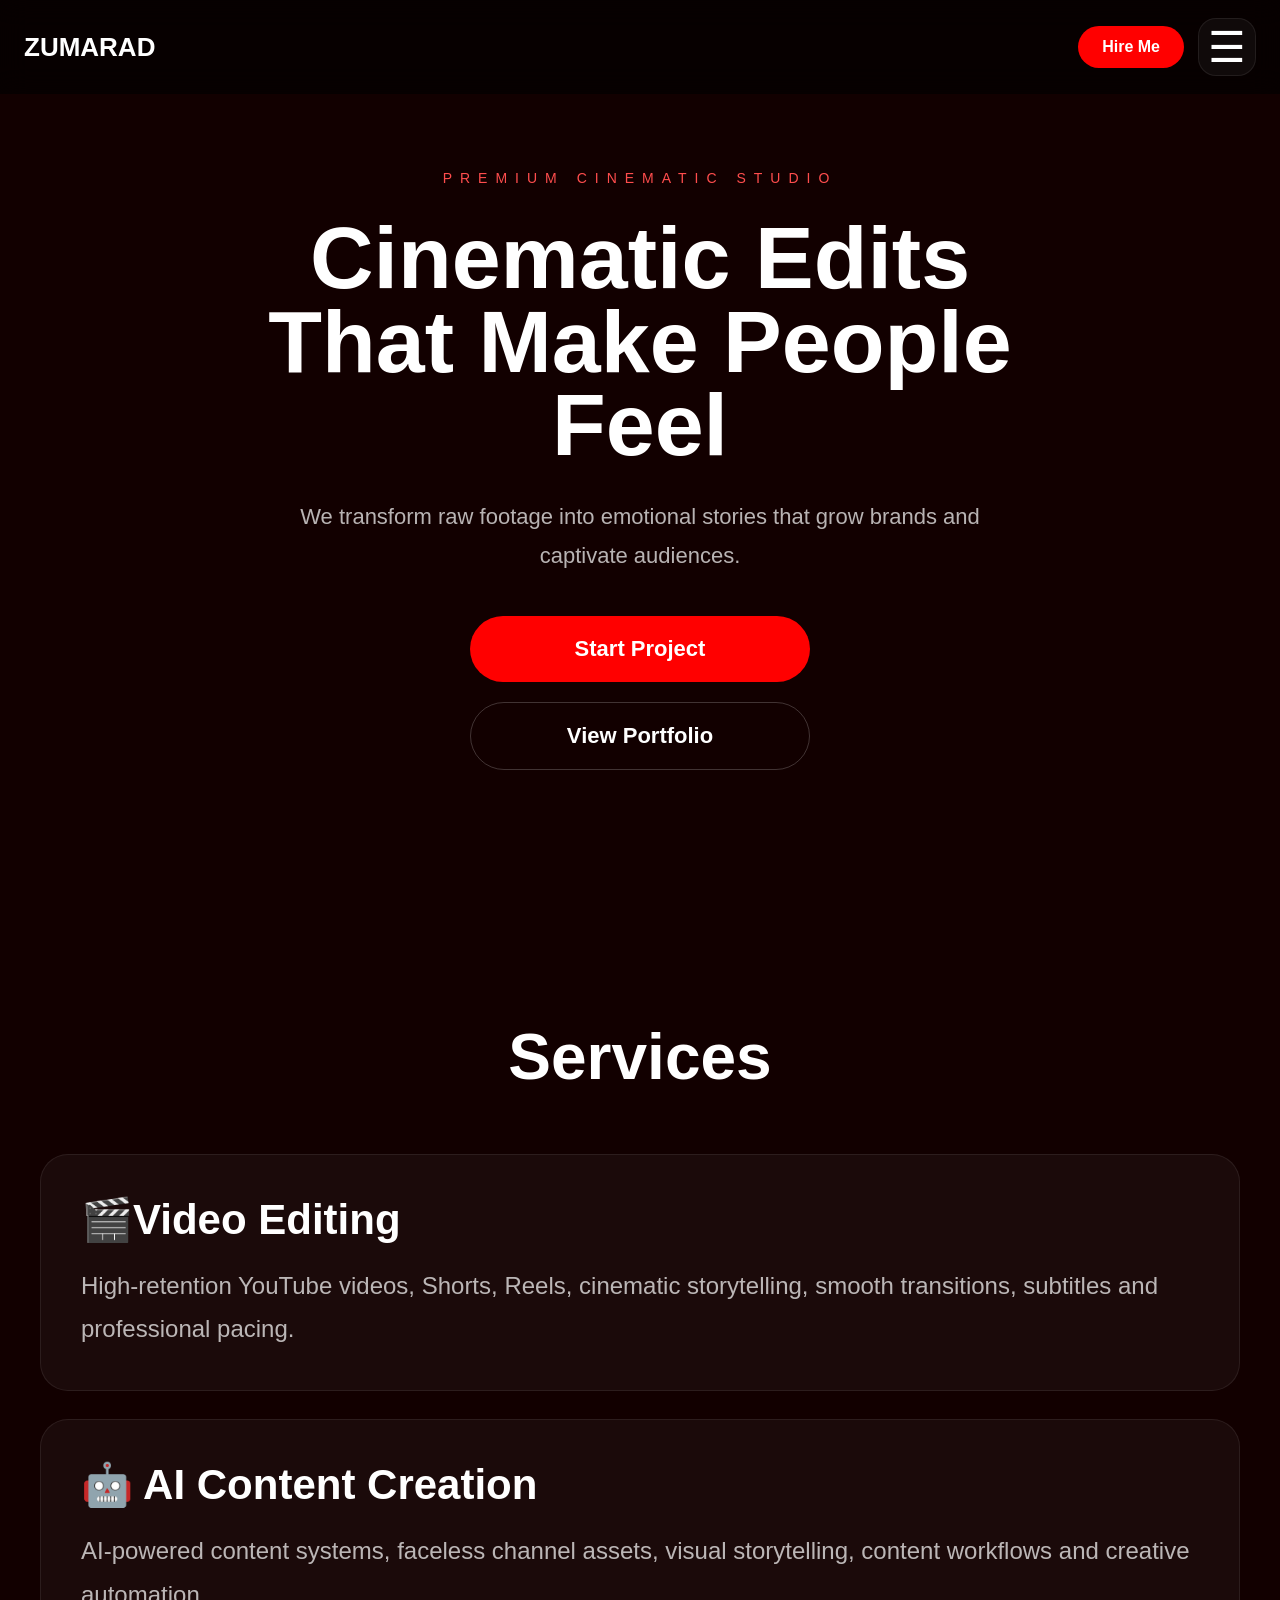
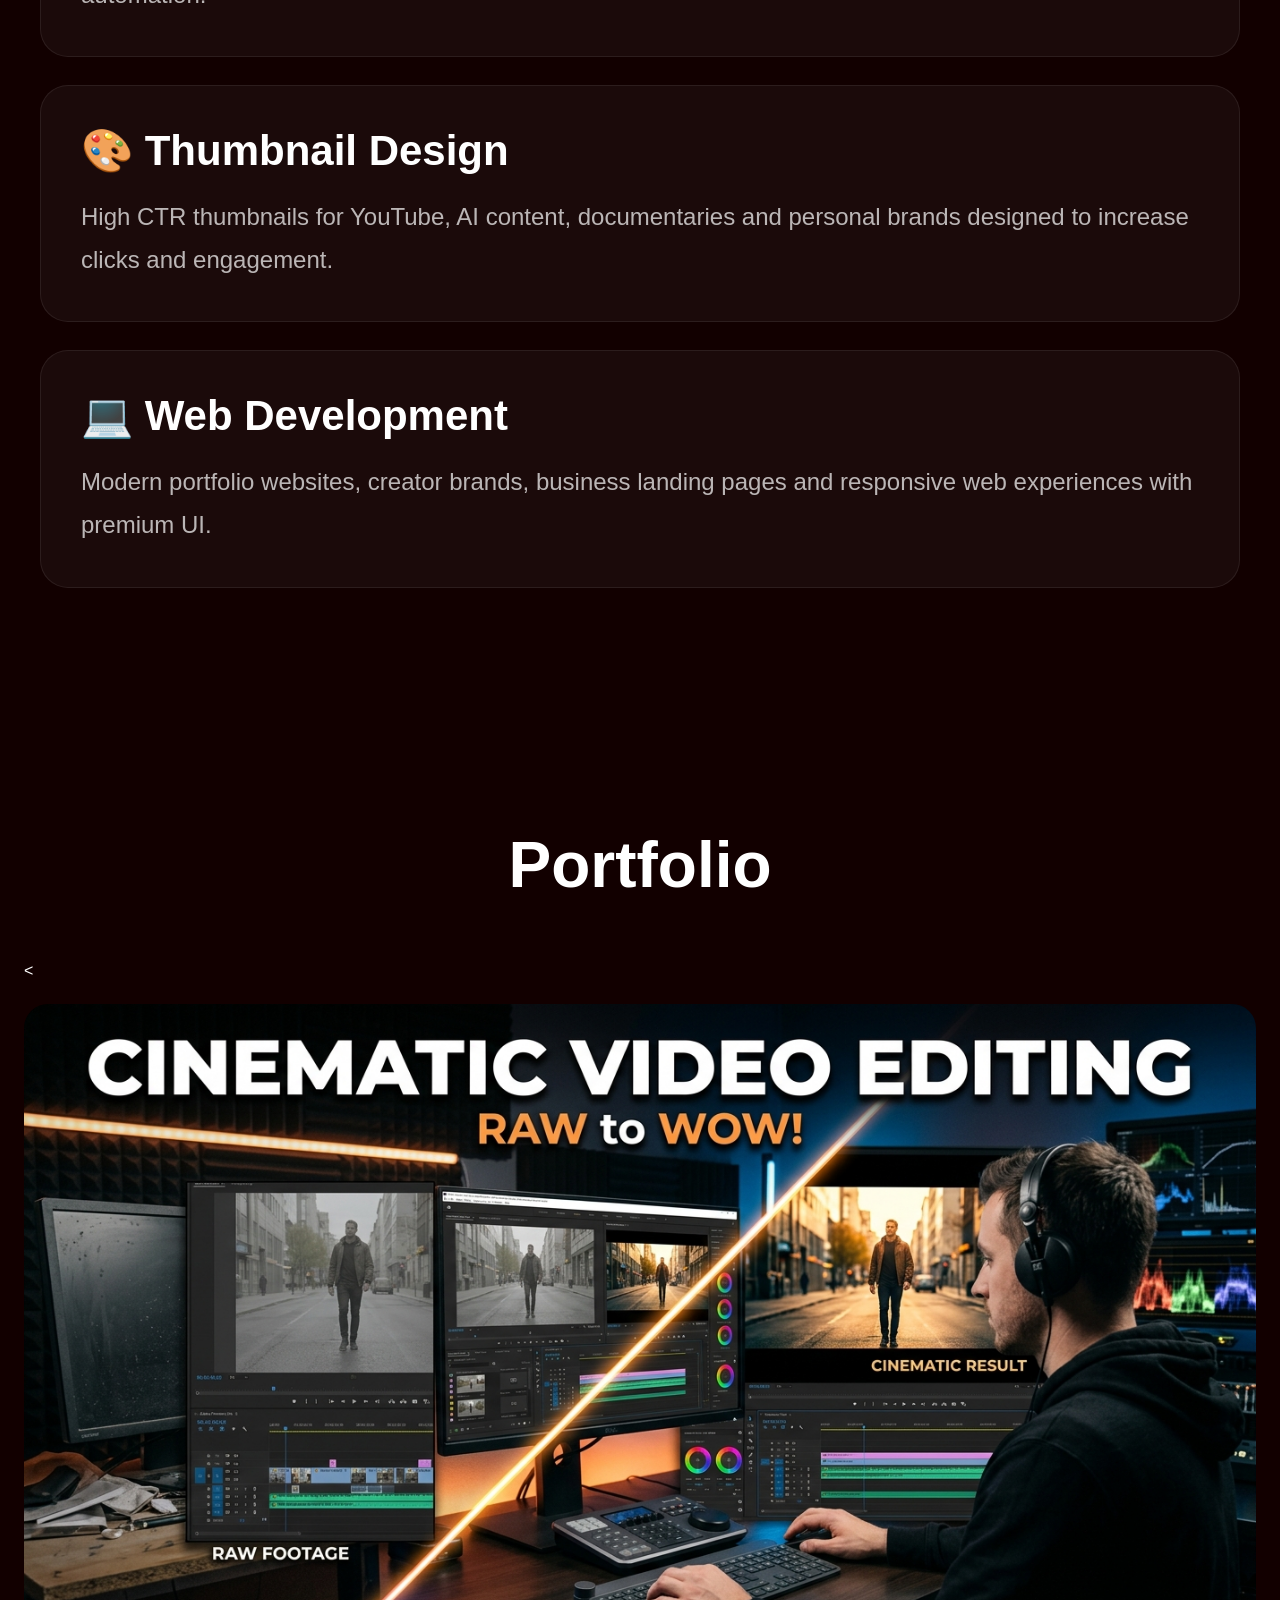
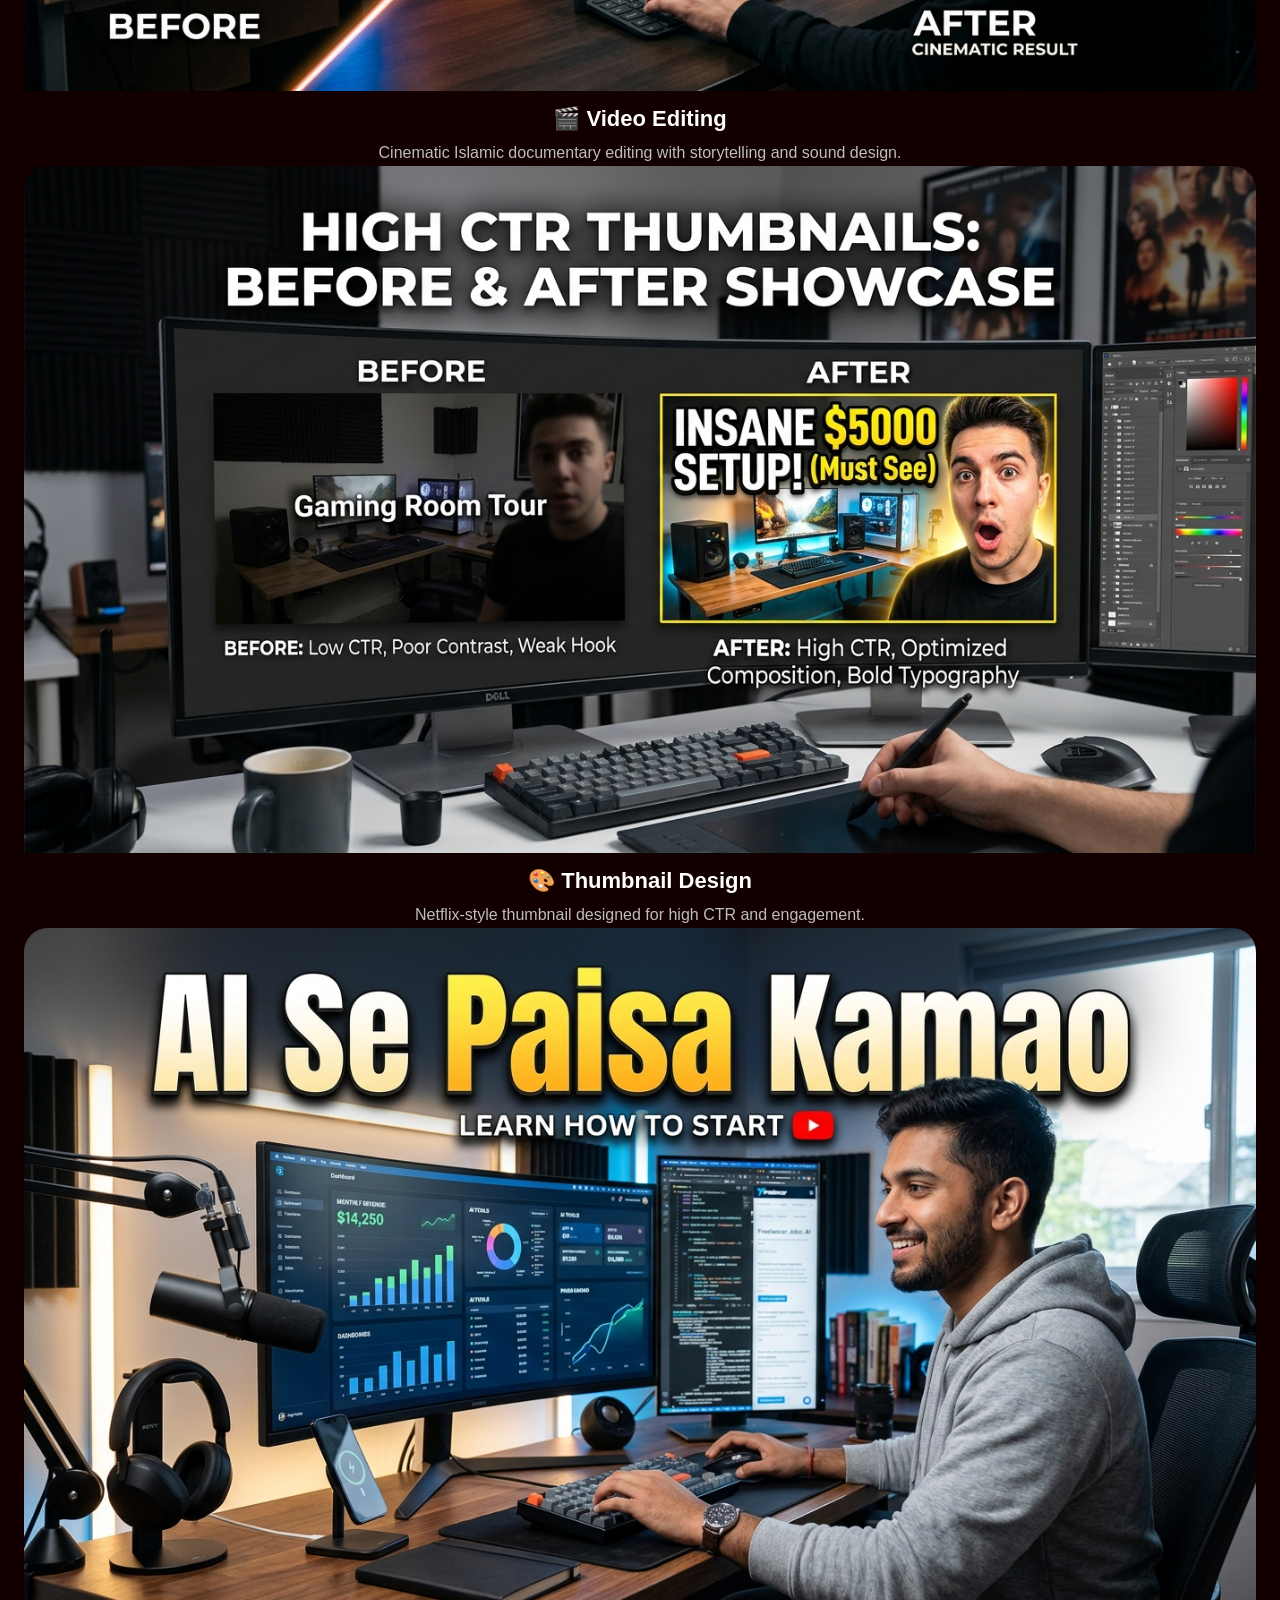
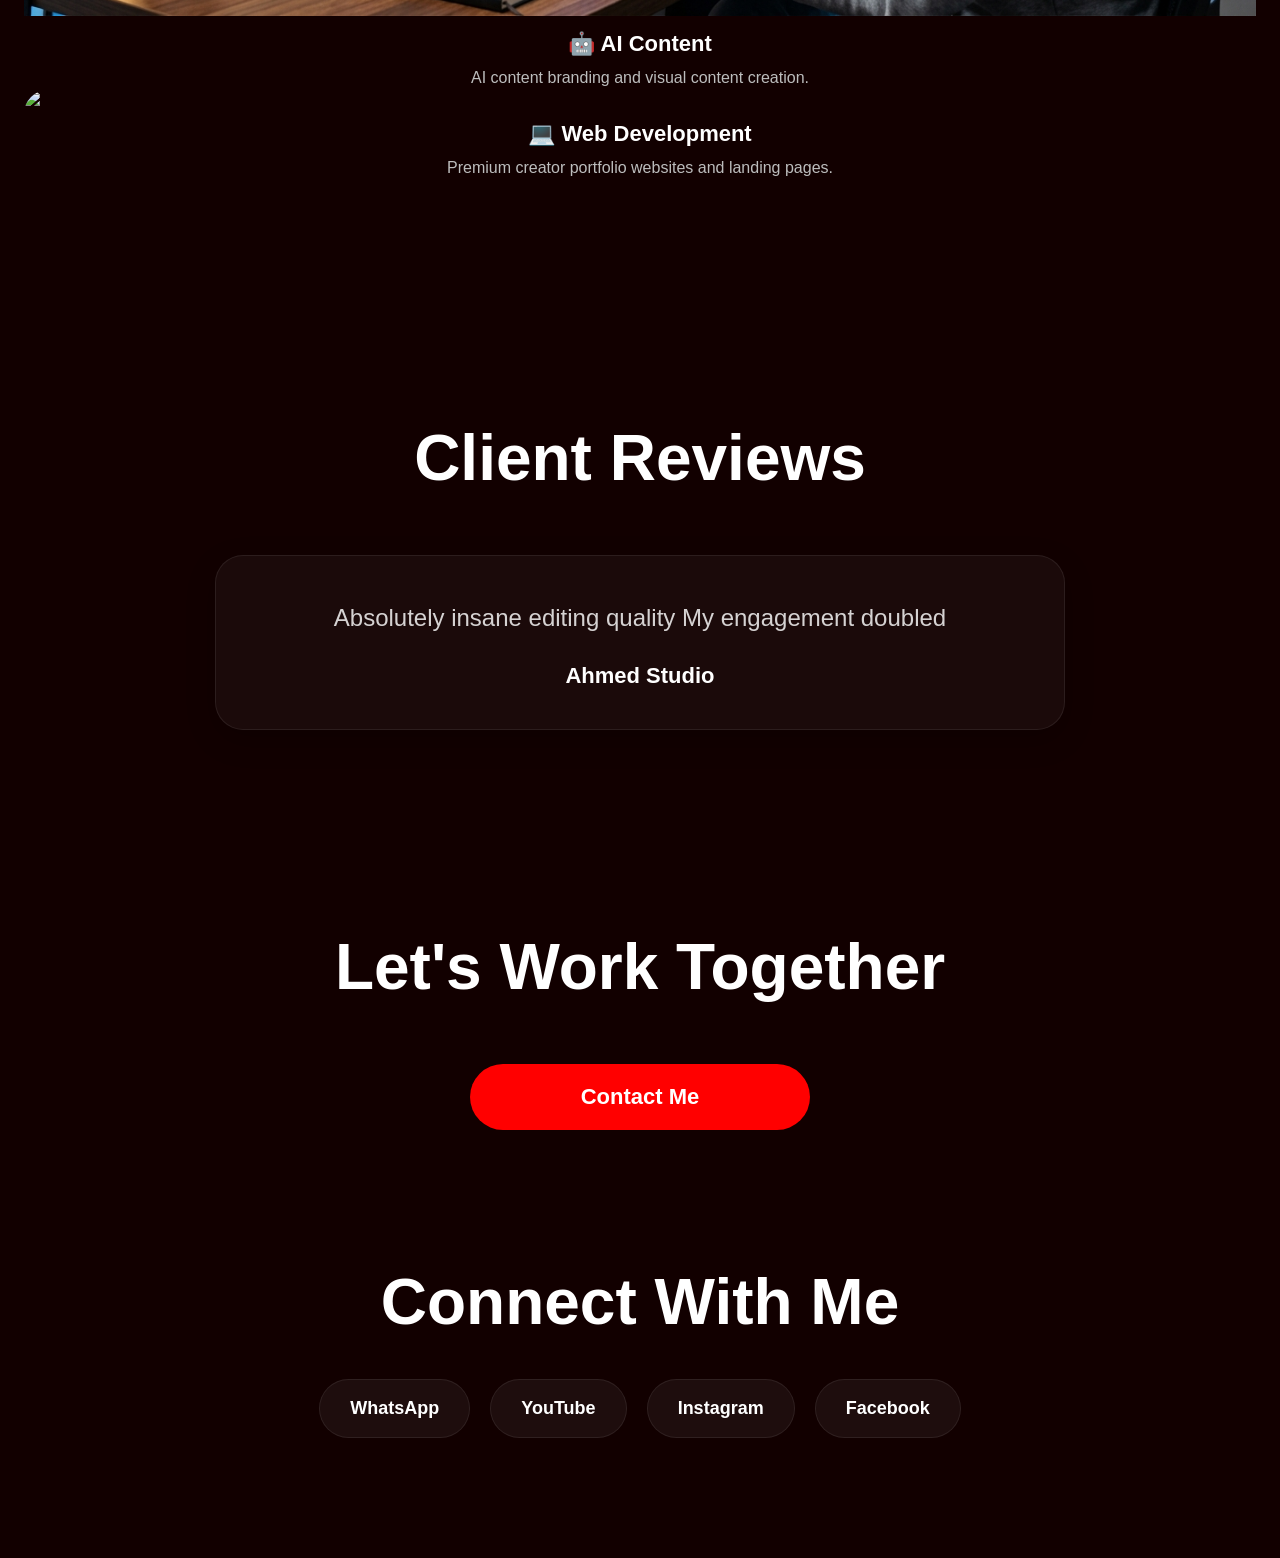
==== index.html @ 536f387f "Add files via upload" ====
<!DOCTYPE html>

<html lang="en">

<head>

<meta charset="UTF-8">

<meta name="viewport"
content="width=device-width, initial-scale=1.0">

<title>ZUMARAD</title>

<link rel="stylesheet"
href="style.css">

</head>

<body>

<!-- NAVBAR -->
<nav class="navbar">

<div class="logo">
ZUMARAD
</div>

<div class="nav-right">

<a href="#" class="nav-btn">
Hire Me
</a>

<div class="menu-toggle" id="menu-toggle">
☰
</div>

</div>

<div class="mobile-menu" id="mobile-menu">

<a href="#home">Home</a>

<a href="#services">Services</a>

<a href="#portfolio">Portfolio</a>

<a href="#contact">Contact</a>

</div>

</nav>

<!-- HERO SECTION -->

<section class="hero" id="home">

<div class="hero-content">

<p class="hero-badge">
PREMIUM CINEMATIC STUDIO
</p>

<h1 class="hero-title">

Cinematic Edits
<br>
That Make People Feel

</h1>

<p class="hero-text">

We transform raw footage into emotional stories
that grow brands and captivate audiences.

</p>

<div class="hero-buttons">

<a href="#" class="primary-btn">
Start Project
</a>

<a href="#" class="secondary-btn">
View Portfolio
</a>

</div>

</div>

</section>

<!-- SERVICES -->

<section class="services" id="services">

<h2 class="section-title">
Services
</h2>

<div class="services-grid">

<div class="service-card">

<h3>🎬Video Editing</h3>
<p>High-retention YouTube videos, Shorts, Reels, cinematic storytelling, smooth transitions, subtitles and professional pacing.</p>

</div>

<div class="service-card">

<h3>🤖 AI Content Creation</h3>
<p>AI-powered content systems, faceless channel assets, visual storytelling, content workflows and creative automation.</p>


</div>

<div class="service-card">

<h3>🎨 Thumbnail Design</h3>
<p>High CTR thumbnails for YouTube, AI content, documentaries and personal brands designed to increase clicks and engagement.</p>

</div>
<div class="service-card">

<h3>💻 Web Development</h3>
<p>Modern portfolio websites, creator brands, business landing pages and responsive web experiences with premium UI.</p>

</div>

</section>

<!-- PORTFOLIO -->

<section class="portfolio" id="portfolio">

<h2 class="section-title">
Portfolio
</h2>

<div class="portfolio-grid">


<<div class="portfolio-card">
<img src="🎬 Video Editing.jpg">
<h3>🎬 Video Editing</h3>
<p>Cinematic Islamic documentary editing with storytelling and sound design.</p>
</div>

</div>

<div class="portfolio-card">
<img src="🎨 Thumbnail Design.jpg">
<h3>🎨 Thumbnail Design</h3>
<p>Netflix-style thumbnail designed for high CTR and engagement.</p>
</div>

<div class="portfolio-card">
<img src="🤖 AI Content.jpg">
<h3>🤖 AI Content</h3>
<p>AI content branding and visual content creation.</p>
</div>

<div class="portfolio-card">
<img src=">Web Development.jpg">
<h3>💻 Web Development</h3>
<p>Premium creator portfolio websites and landing pages.</p>
</div>

</div>

</section>

<section class="testimonials">

<h2 class="section-title">
Client Reviews
</h2>

<div class="testimonial-card">

<p class="testimonial-text">
Absolutely insane editing quality
My engagement doubled
</p>

<h4 class="testimonial-name">
 Ahmed Studio
</h4>

</div>

</section>

<!-- CONTACT -->

<section class="cta" id="contact">

<h2 class="section-title">
Let's Work Together
</h2>

<a href="#"
class="primary-btn">

Contact Me

</a>

</section>
<!-- SOCIAL FOOTER -->

<section class="social-footer">

<h2 class="social-title">
Connect With Me
</h2>

<div class="social-links">

<a href="https://wa.me/923278518193" target="_blank">
WhatsApp
</a>

<a href="https://youtube.com/@deendecoded2?si=n17ipwwwQvlnIYjU target="_blank">
YouTube
</a>

<a href="https://www.instagram.com/deendecidedofficial" target="_blank">
Instagram
</a>

<a href="https://www.facebook.com/share/1BYzfkEDLq/" target="_blank">
Facebook
</a>

</div>

</section>

<script src="Script.js"></script>

</body>

</html>
---- style.css ----
*{
margin:0;
padding:0;
box-sizing:border-box;
}

html{
scroll-behavior:smooth;
}

body{
font-family:Poppins,sans-serif;
background:#120000;
color:white;
overflow-x:hidden;
}

/* NAVBAR */

.navbar{
position:fixed;
top:0;
left:0;
width:100%;

display:flex;
justify-content:space-between;
align-items:center;

padding:18px 24px;

background:rgba(0,0,0,0.6);

backdrop-filter:blur(14px);

z-index:999;
}

.logo{
font-size:26px;
font-weight:800;
}

.nav-right{
display:flex;
align-items:center;
gap:14px;
}

.nav-btn{
background:red;
color:white;
text-decoration:none;

padding:12px 24px;

border-radius:999px;

font-weight:700;
}

.menu-toggle{

width:58px;
height:58px;

display:flex;

justify-content:center;
align-items:center;

font-size:42px;

color:white;

cursor:pointer;

border-radius:18px;

background:
rgba(255,255,255,0.04);

border:
1px solid rgba(255,255,255,0.08);

transition:0.3s ease;

}
.menu-toggle:hover{

background:#ff0000;

transform:scale(1.05);

}

/* HERO */

.hero{

min-height:100vh;

display:flex;
justify-content:center;
align-items:center;

padding:140px 24px 100px;

text-align:center;

position:relative;
overflow:hidden;
}

.hero-content{
max-width:760px;
margin:auto;
position:relative;
z-index:2;
}

.hero-badge{

color:#ff4d4d;

letter-spacing:8px;

font-size:14px;

margin-bottom:30px;
}

.hero-title{

font-size:clamp(42px,12vw,88px);

line-height:0.95;

font-weight:800;

margin-bottom:30px;
}

.hero-text{

font-size:22px;

line-height:1.8;

color:rgba(255,255,255,0.7);

max-width:700px;

margin:auto;
}

.hero-buttons{

margin-top:40px;

display:flex;
flex-direction:column;

gap:20px;

align-items:center;
}

.primary-btn,
.secondary-btn{

width:100%;
max-width:340px;

padding:20px;

border-radius:999px;

text-decoration:none;

font-size:22px;

font-weight:700;
}

.primary-btn{
background:red;
color:white;
}

.secondary-btn{

border:1px solid rgba(255,255,255,0.2);

color:white;
}

/* SERVICES */

.services{

padding:120px 24px;
}

.section-title{

font-size:64px;

text-align:center;

margin-bottom:60px;
}

.services-grid{

display:grid;

grid-template-columns:1fr;

gap:28px;

max-width:1200px;

margin:auto;
}

.service-card{

padding:40px;

border-radius:28px;

background:rgba(255,255,255,0.04);

border:1px solid rgba(255,255,255,0.08);
}

.service-card h3{

font-size:42px;

margin-bottom:20px;
}

.service-card p{

font-size:24px;

line-height:1.8;

color:rgba(255,255,255,0.7);
}

/* PORTFOLIO */

.portfolio{

padding:120px 24px;
}

.portfolio-grid{

display:grid;

grid-template-columns:1fr;

gap:24px;
}

.portfolio-card{

overflow:hidden;

border-radius:24px;
}

.portfolio-card img{

width:100%;

display:block;
}

/* MOBILE */

@media(max-width:768px){

.hero-title{
font-size:72px;
}

.hero-text{
font-size:18px;
}

.section-title{
font-size:52px;
}

.service-card h3{
font-size:28px;
}

.service-card p{
font-size:18px;
}

}
/* TESTIMONIAL SECTION */

.testimonials{

padding:120px 24px 80px;

text-align:center;
}

.testimonial-card{

max-width:850px;

margin:auto;

padding:40px 30px;

border-radius:28px;

background:
rgba(255,255,255,0.04);

border:
1px solid rgba(255,255,255,0.08);

box-shadow:
0 10px 30px rgba(0,0,0,0.2);
}

.testimonial-text{

font-size:24px;

line-height:1.8;

color:
rgba(255,255,255,0.82);

margin-bottom:24px;
}

.testimonial-name{

font-size:22px;

font-weight:700;

color:white;
}

/* CTA SECTION */

.cta{

padding:120px 24px;

display:flex;

flex-direction:column;

align-items:center;

text-align:center;

}

.cta-title{

font-size:clamp(48px,10vw,90px);

font-weight:800;

line-height:1;

margin-bottom:40px;

}

.cta-btn{

display:inline-flex;

justify-content:center;

align-items:center;

padding:22px 60px;

background:#ff0000;

color:#ffffff;

text-decoration:none;

border-radius:999px;

font-size:24px;

font-weight:700;

}

.cta-btn:hover{

transform:translateY(-4px);

box-shadow:
0 20px 40px rgba(255,0,0,0.25);

}
/* SOCIAL FOOTER */

.social-footer{

padding:40px 24px 120px;

text-align:center;

margin-top:-25px;
}

.social-title{

font-size:clamp(42px,8vw,64px);

margin-bottom:40px;
}

.social-links{

display:flex;

flex-wrap:wrap;

justify-content:center;

gap:20px;
}

.social-links a{

text-decoration:none;

color:white;

padding:18px 30px;

border-radius:999px;

background:
rgba(255,255,255,0.05);

border:
1px solid rgba(255,255,255,0.08);

font-size:18px;

font-weight:600;

transition:0.3s ease;
}

.social-links a:hover{

background:red;

transform:translateY(-6px);

box-shadow:
0 20px 40px rgba(255,0,0,0.25);

}
.mobile-menu{

position:fixed;

top:0;
left:-100%;

width:100%;
height:100vh;

background:rgba(0,0,0,0.96);

backdrop-filter:blur(18px);

display:flex;

flex-direction:column;

justify-content:center;

align-items:center;

gap:35px;

transition:0.5s ease;

z-index:998;

}

.mobile-menu.active{

left:0;

}

.mobile-menu a{

color:white;

text-decoration:none;

font-size:38px;

font-weight:700;

letter-spacing:2px;

transition:0.3s ease;

}

.mobile-menu a:hover{

color:#ff0000;

transform:scale(1.08);

}

.mobile-menu.active{

left:0;

}
.portfolio-card h3{
    margin-top:15px;
    color:#fff;
    font-size:22px;
    text-align:center;
}

.portfolio-card p{
    color:#bdbdbd;
    margin-top:8px;
    line-height:1.6;
    text-align:center;
    padding:0 15px;
}
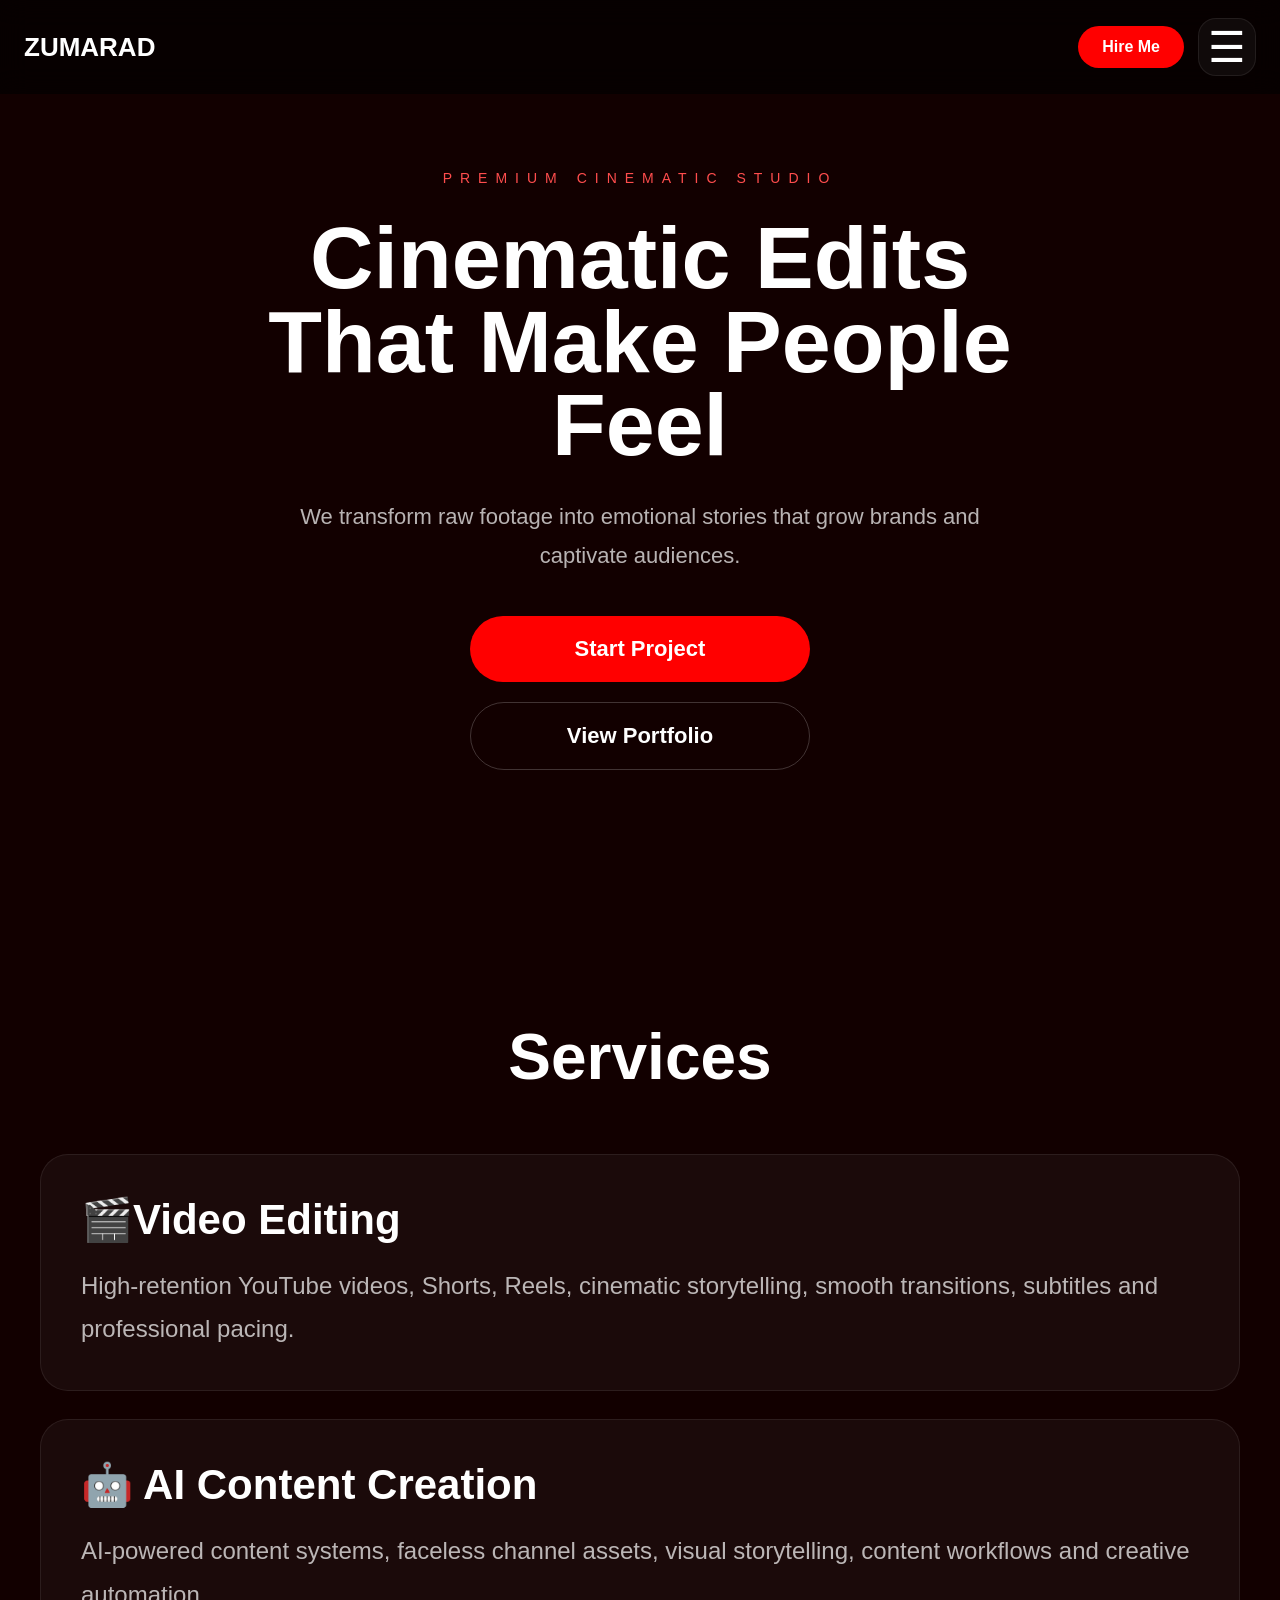
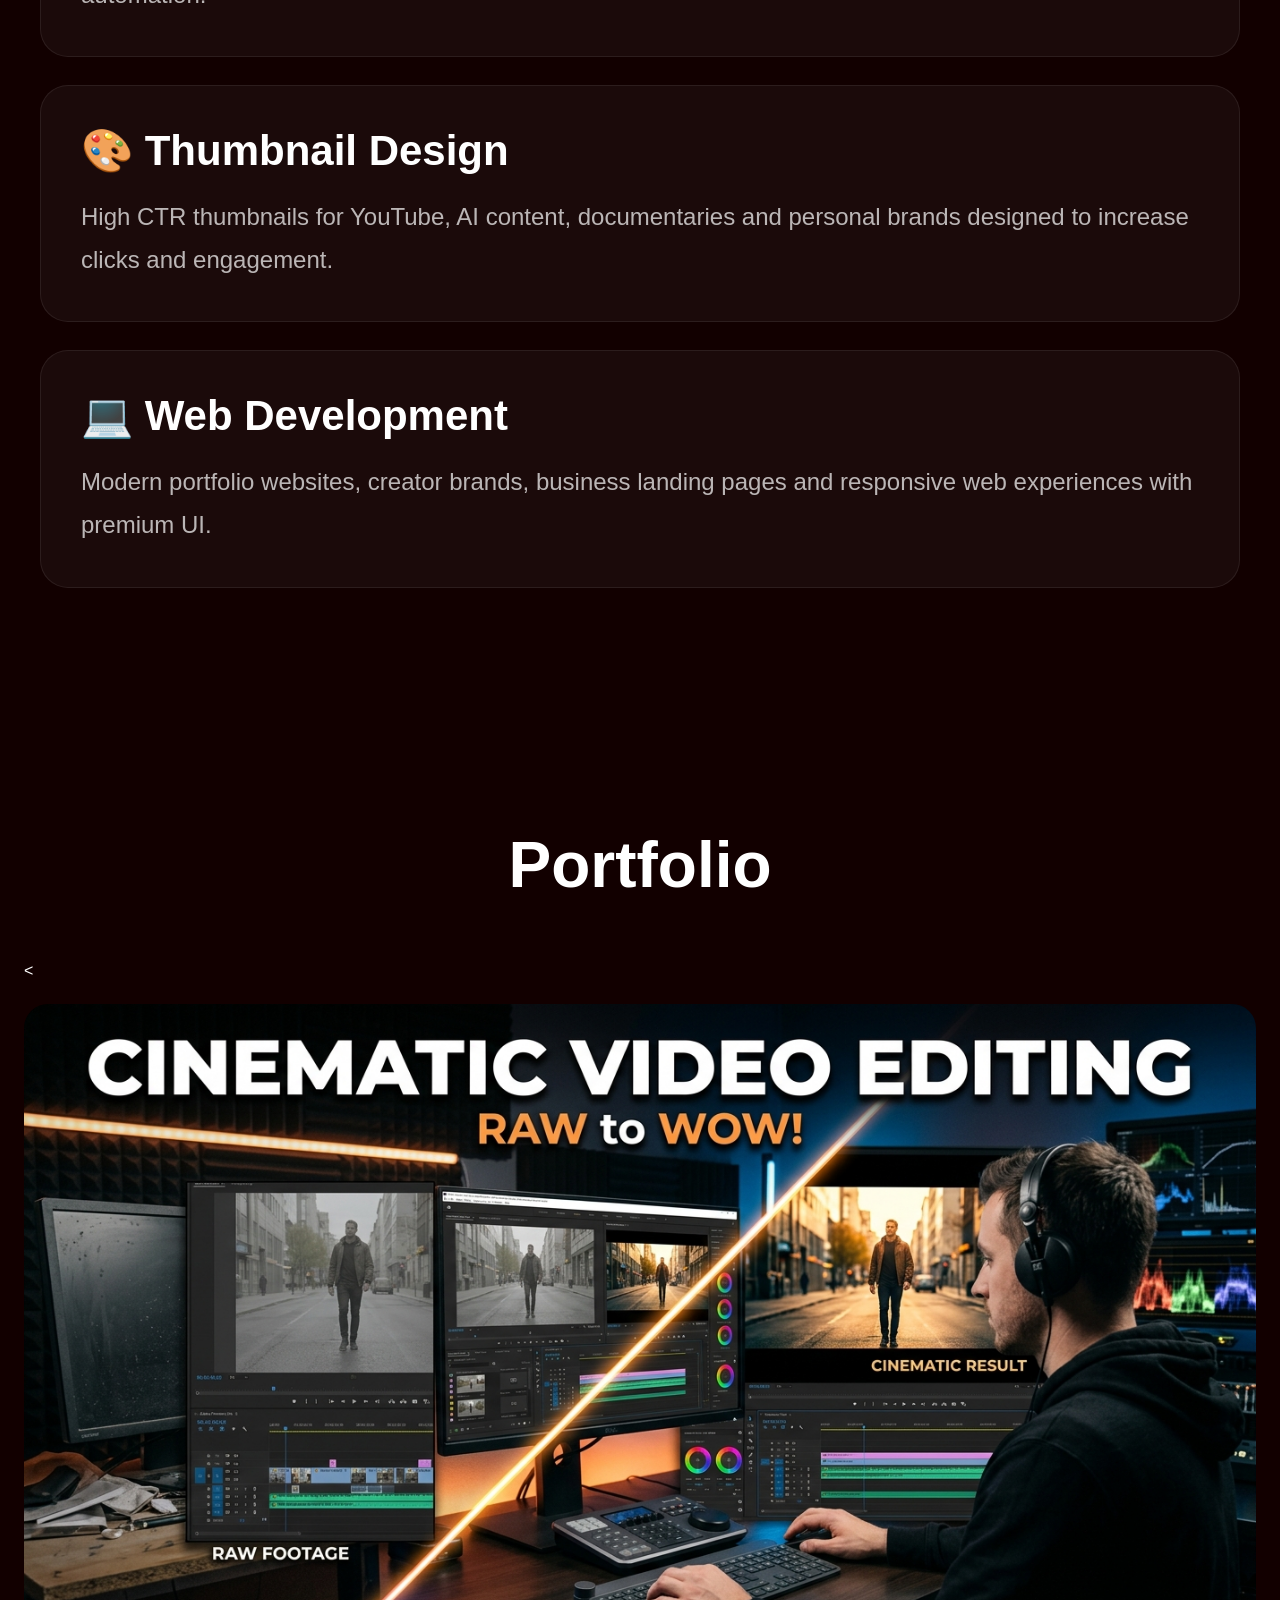
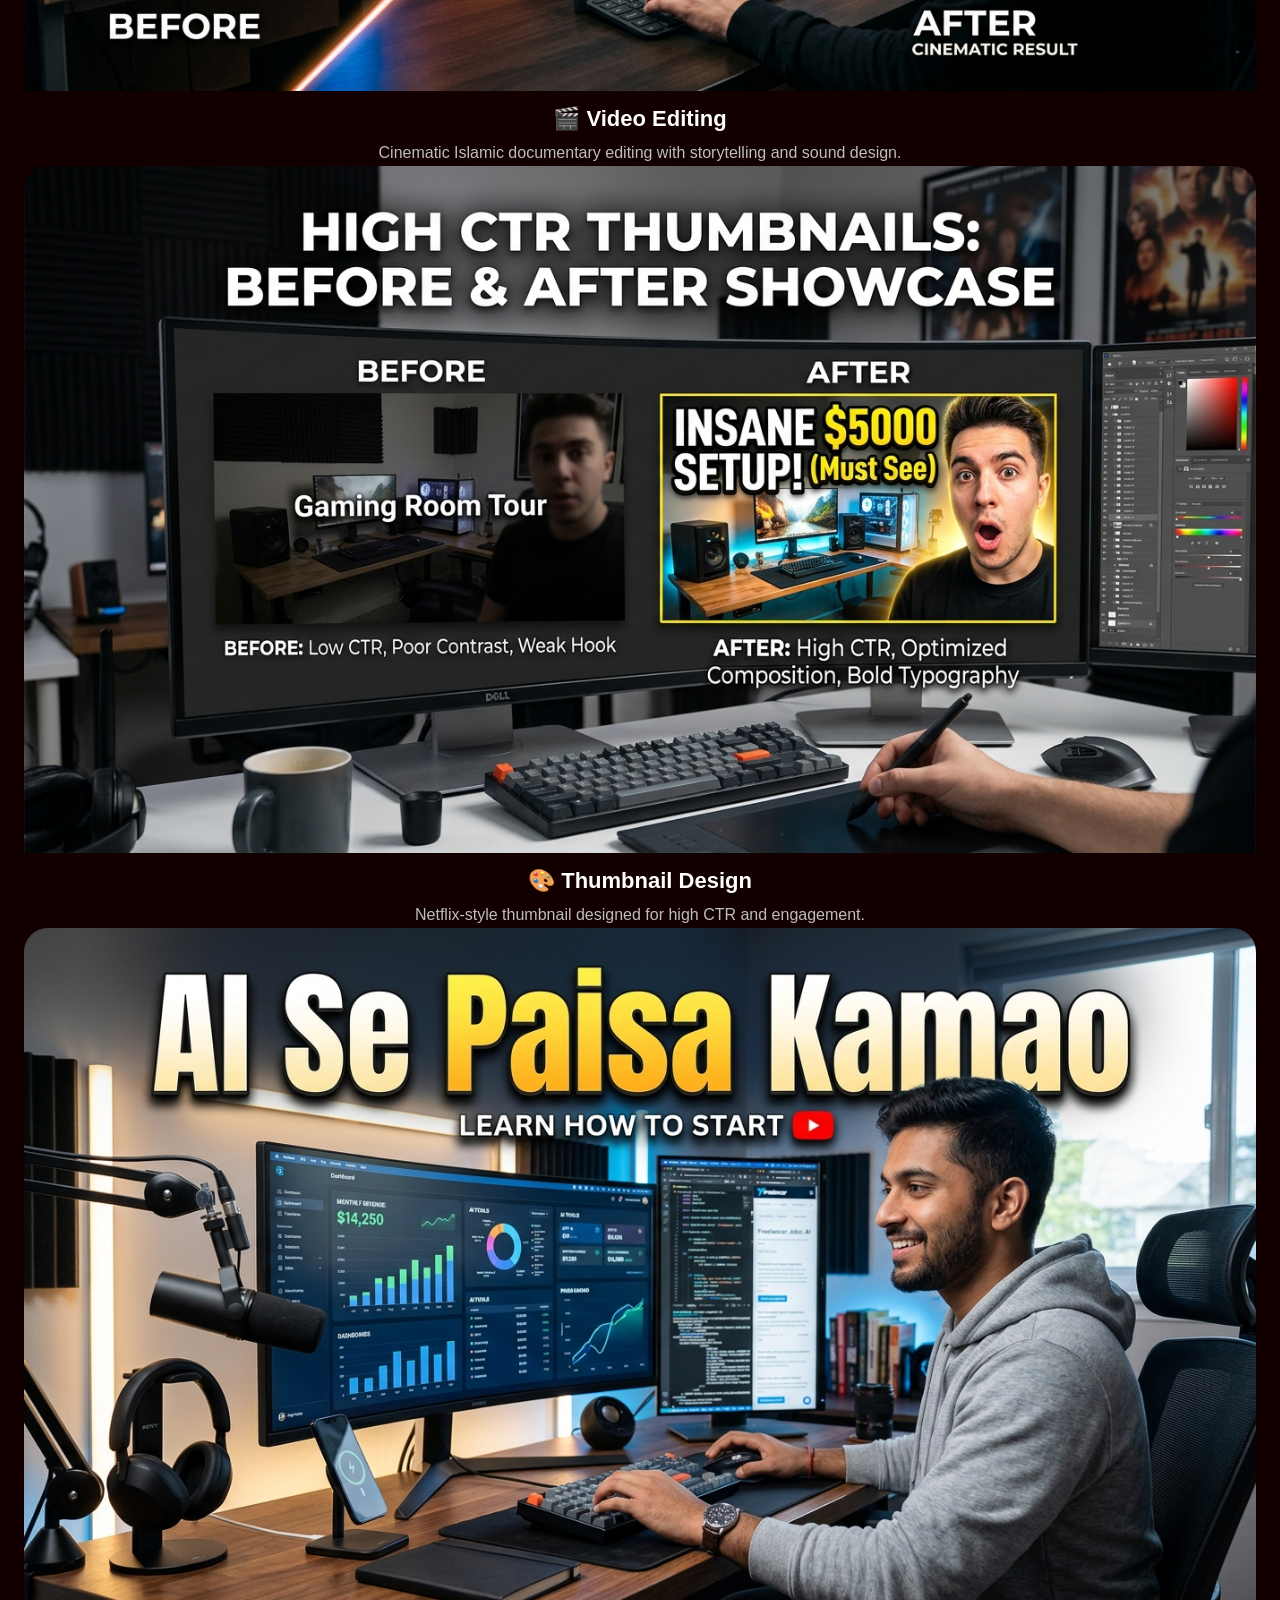
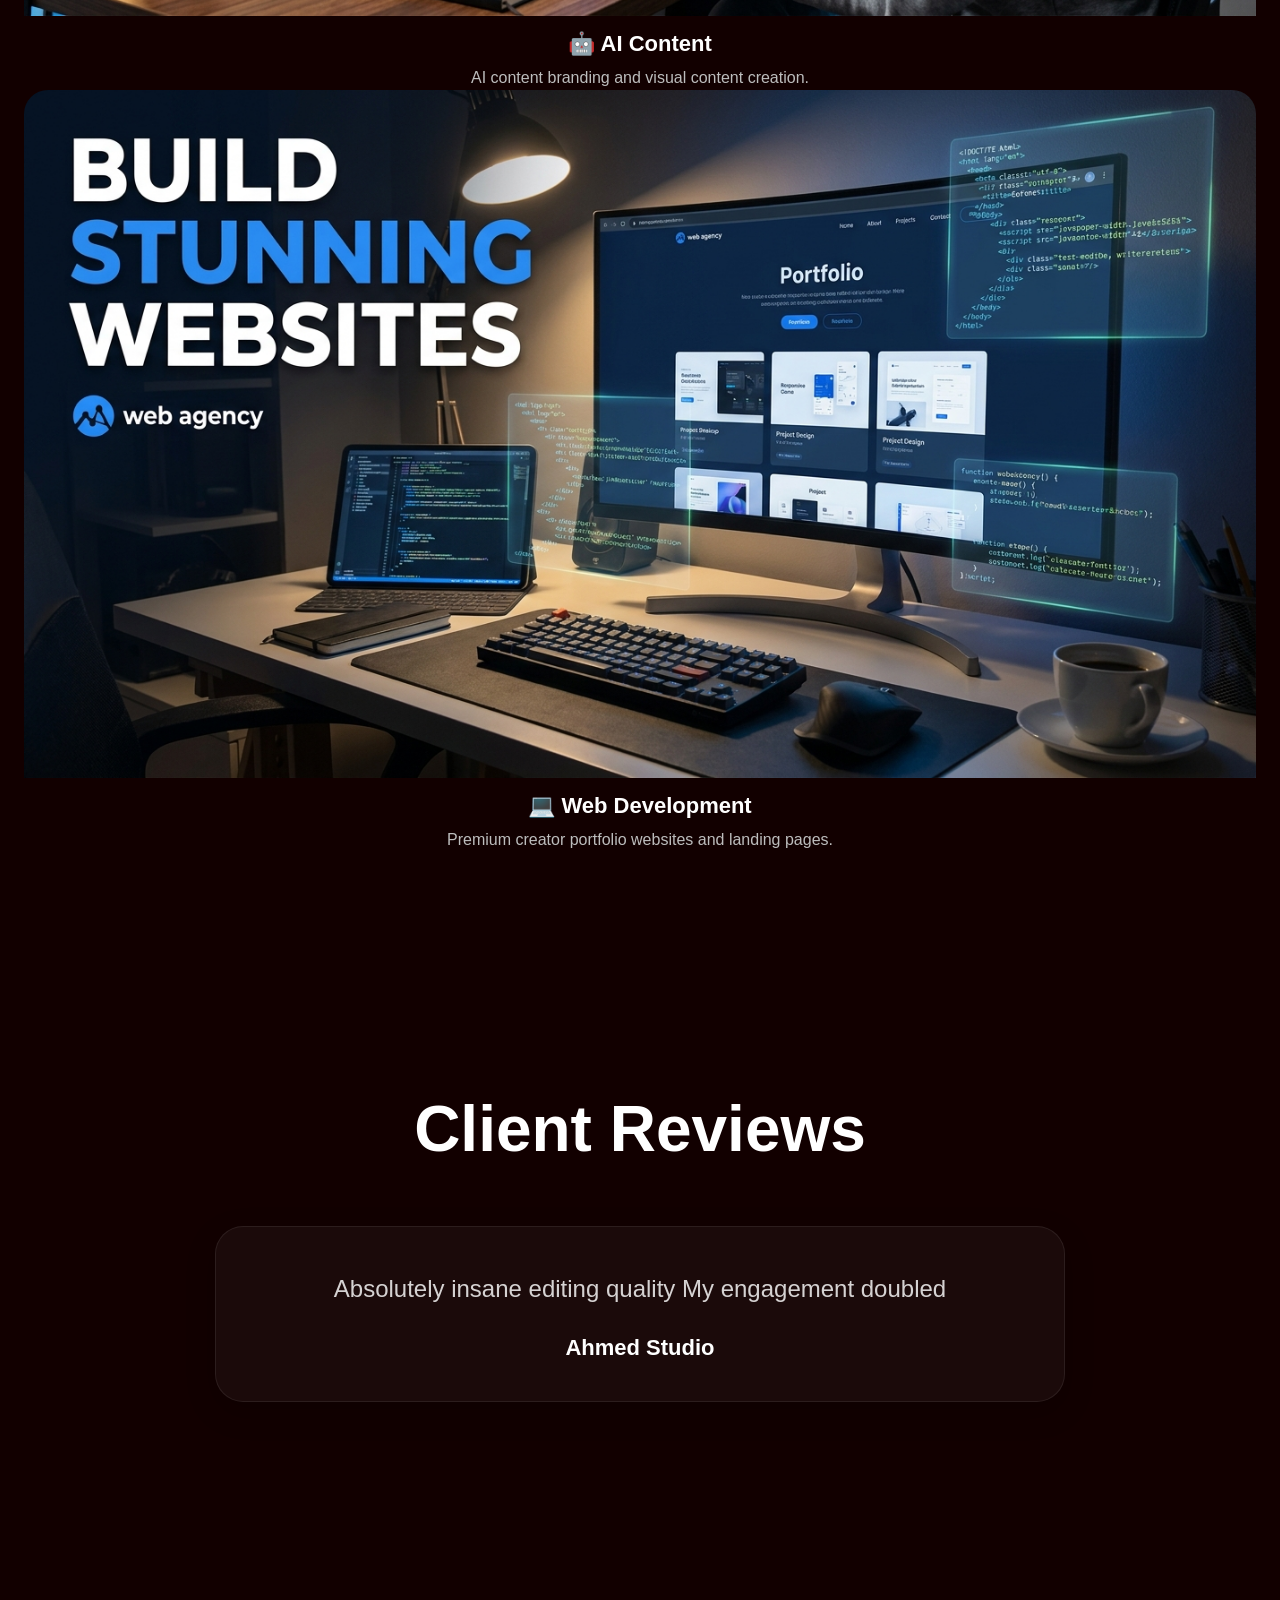
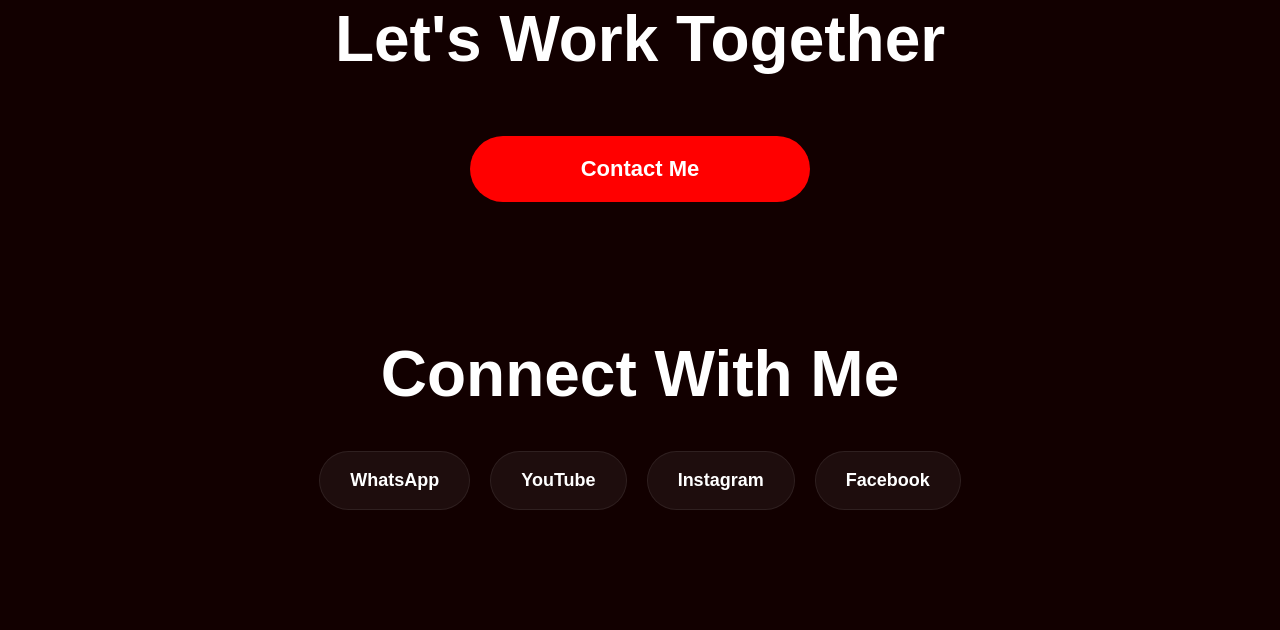
==== commit e636cea9: "Add files via upload" ====
--- a/index.html
+++ b/index.html
@@ -164,7 +164,7 @@
 </div>
 
 <div class="portfolio-card">
-<img src=">Web Development.jpg">
+<img src="Web Development.jpg">
 <h3>💻 Web Development</h3>
 <p>Premium creator portfolio websites and landing pages.</p>
 </div>
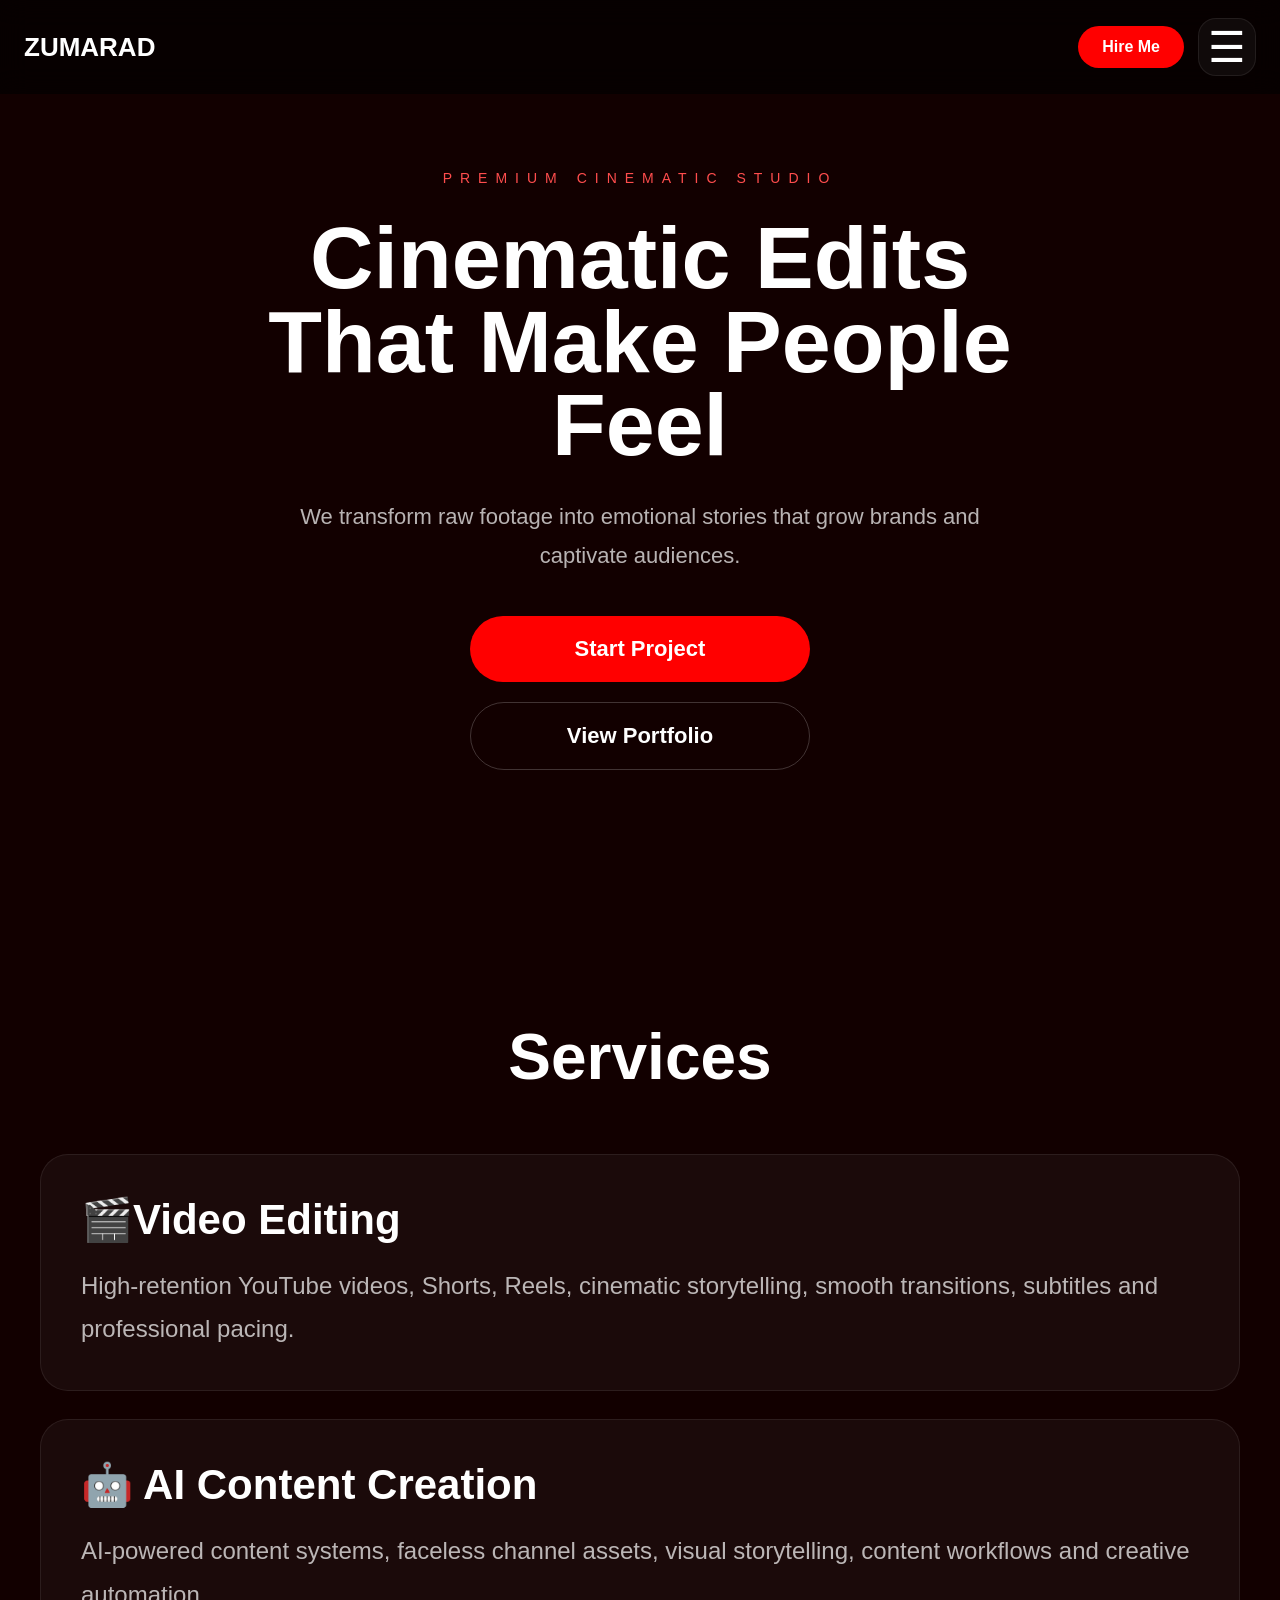
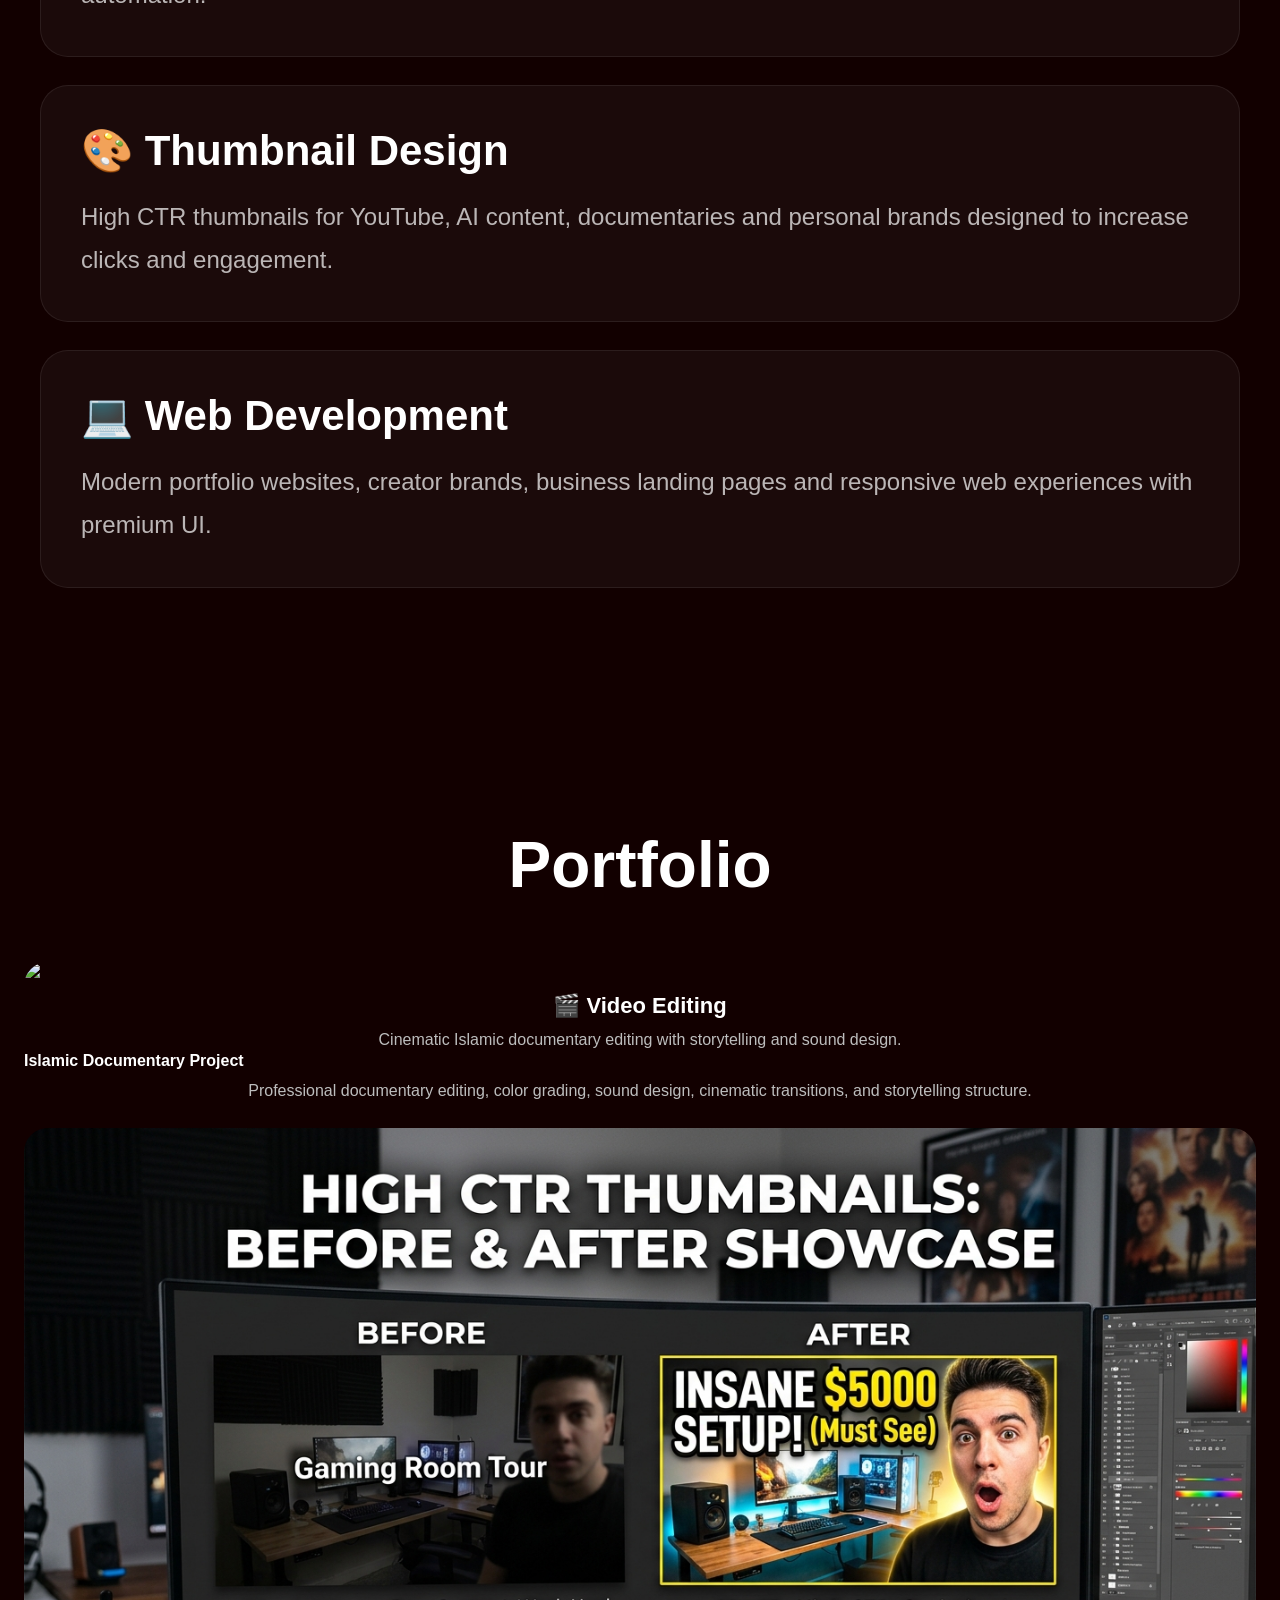
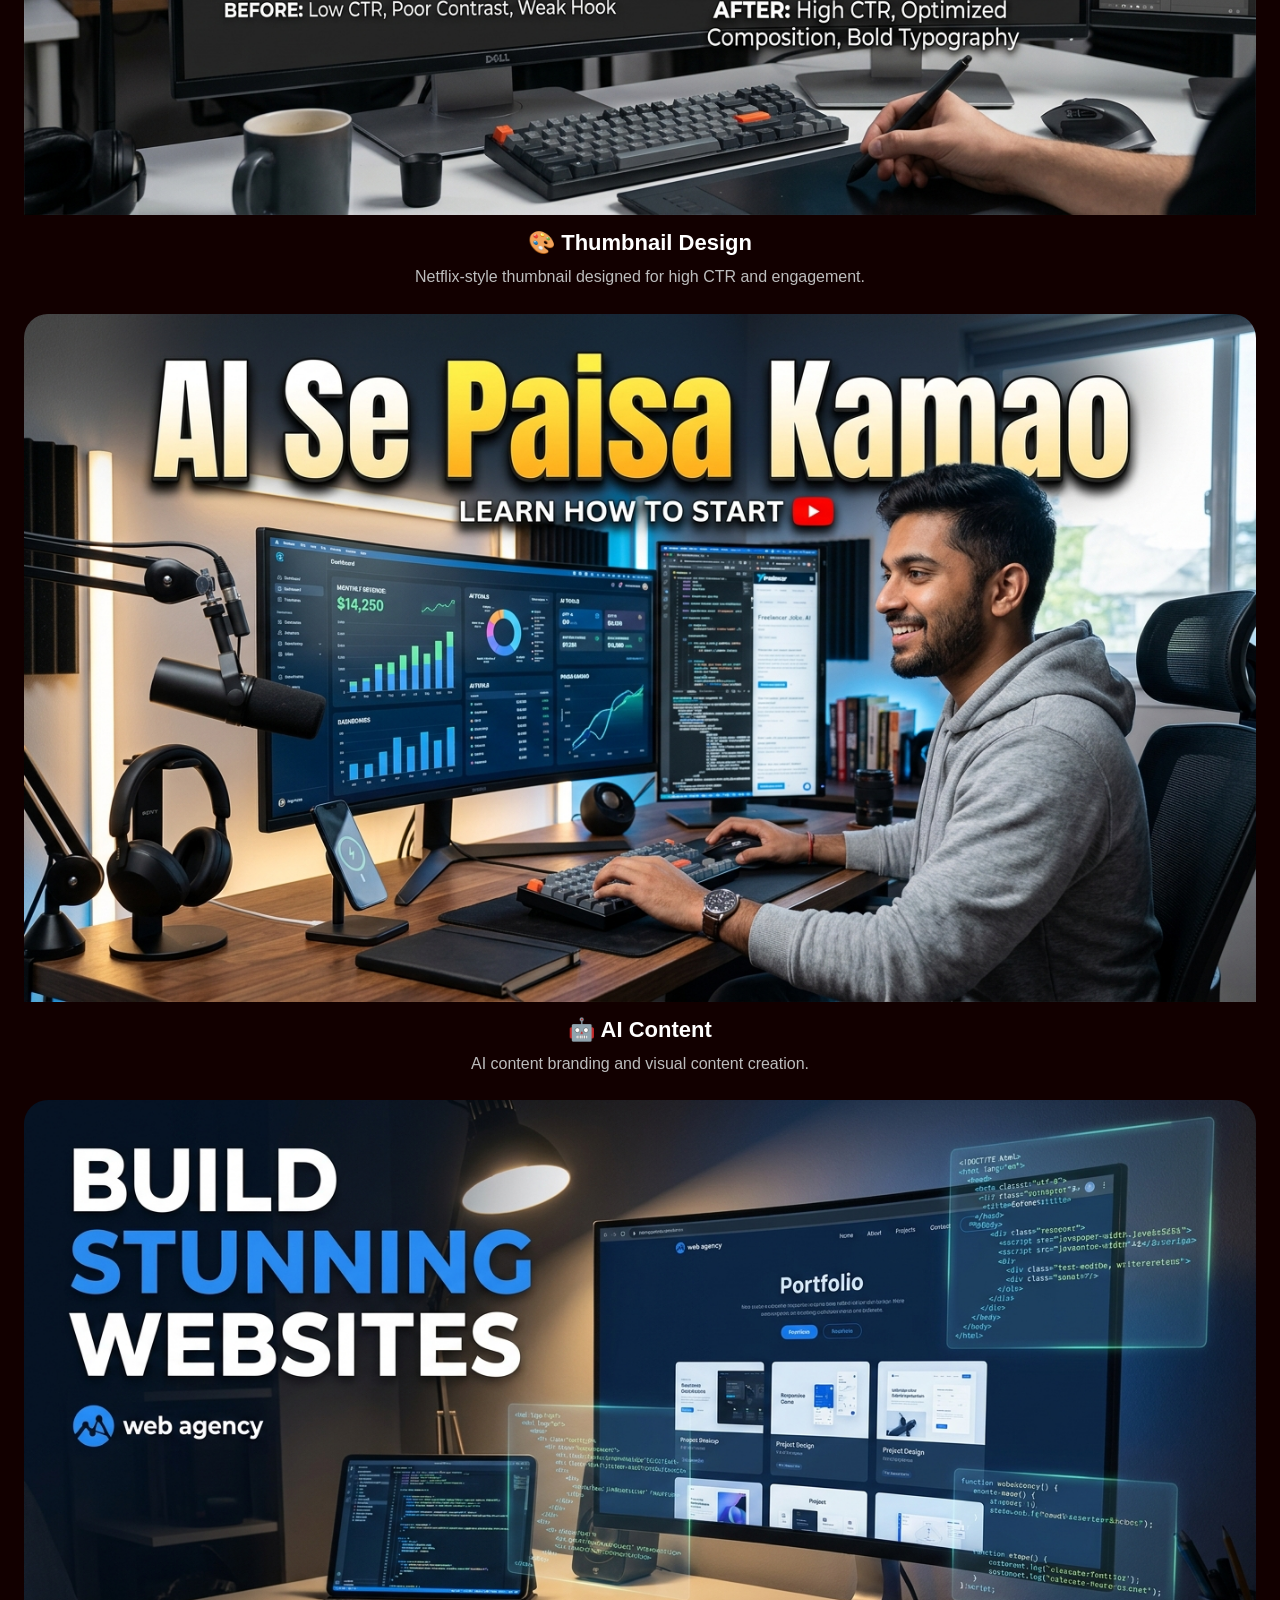
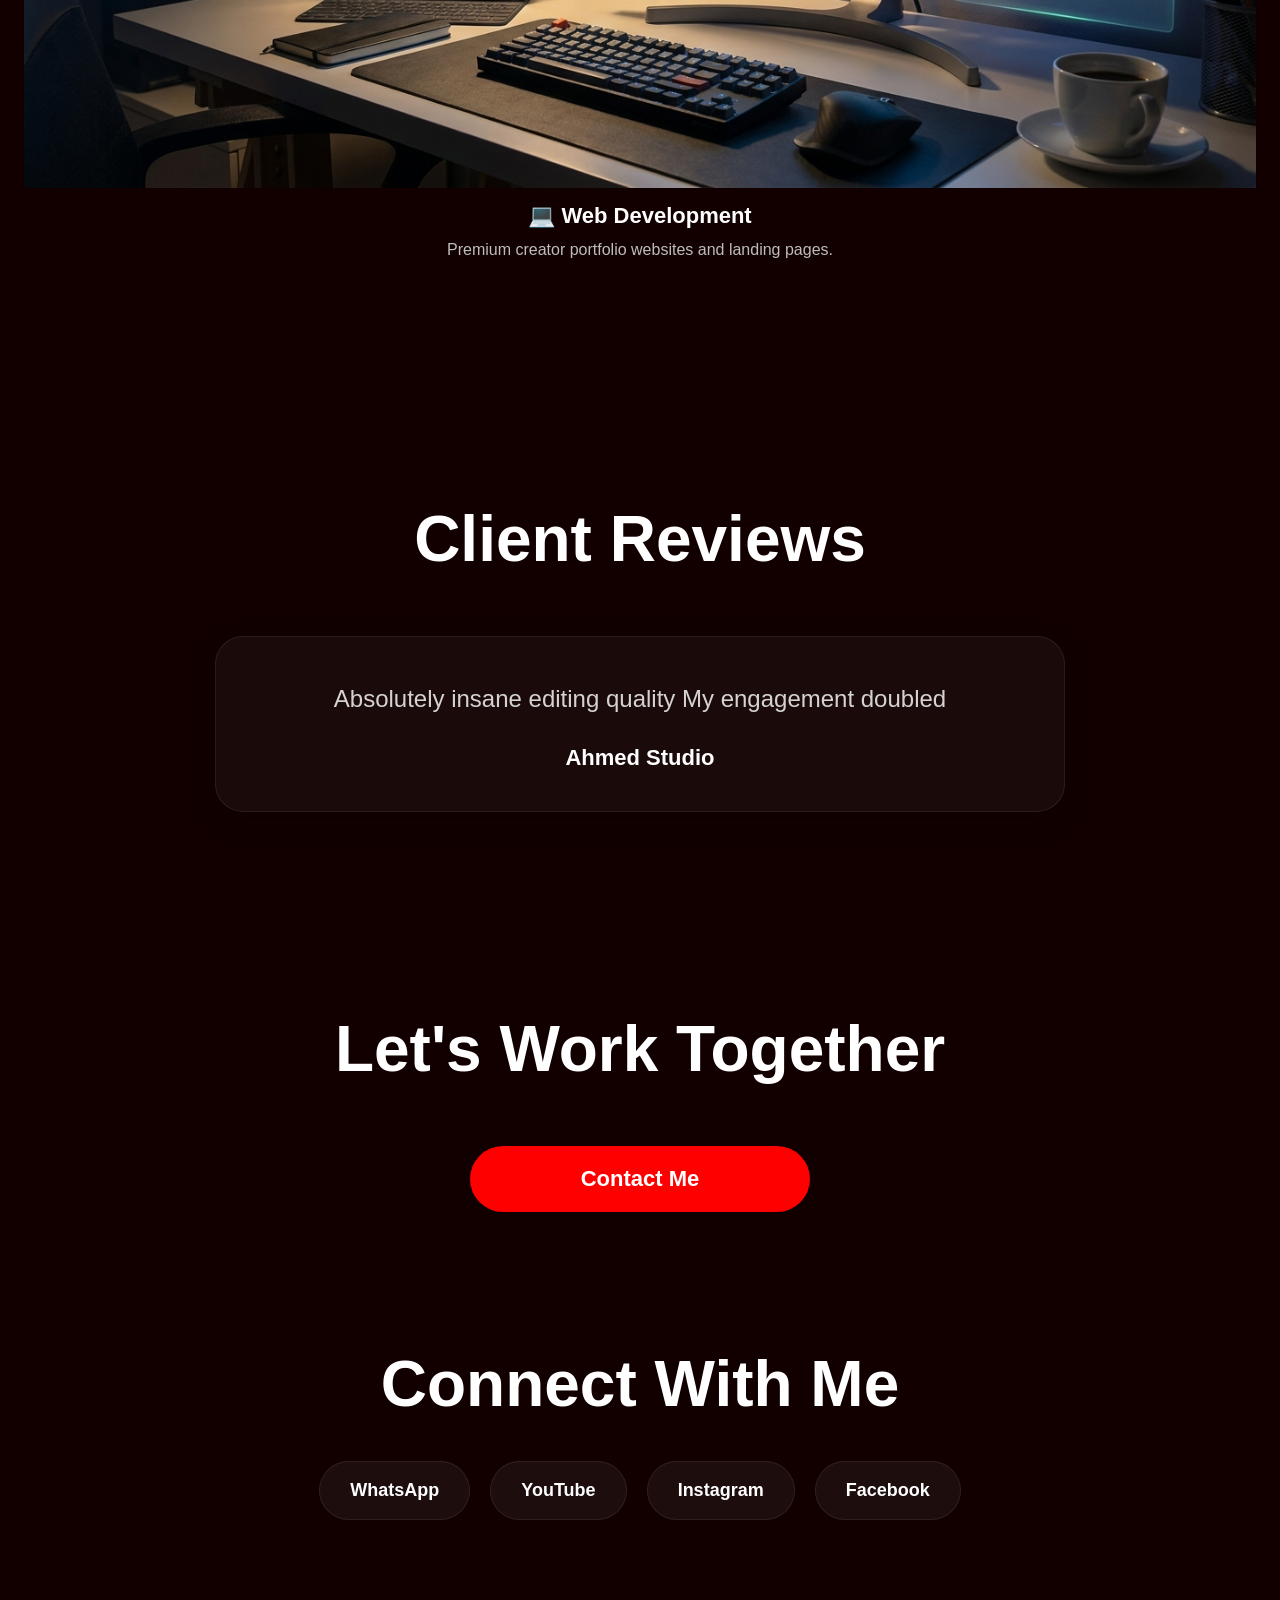
==== commit f56200b4: "Add files via upload" ====
--- a/index.html
+++ b/index.html
@@ -143,10 +143,26 @@
 <div class="portfolio-grid">
 
 
-<<div class="portfolio-card">
-<img src="🎬 Video Editing.jpg">
+<div class="portfolio-card">
+
+<img src="Video Editing.jpg">
+
 <h3>🎬 Video Editing</h3>
+
 <p>Cinematic Islamic documentary editing with storytelling and sound design.</p>
+
+<div class="portfolio-details">
+
+<h4>Islamic Documentary Project</h4>
+
+<p>
+Professional documentary editing,
+color grading,
+sound design,
+cinematic transitions,
+and storytelling structure.
+</p>
+
 </div>
 
 </div>
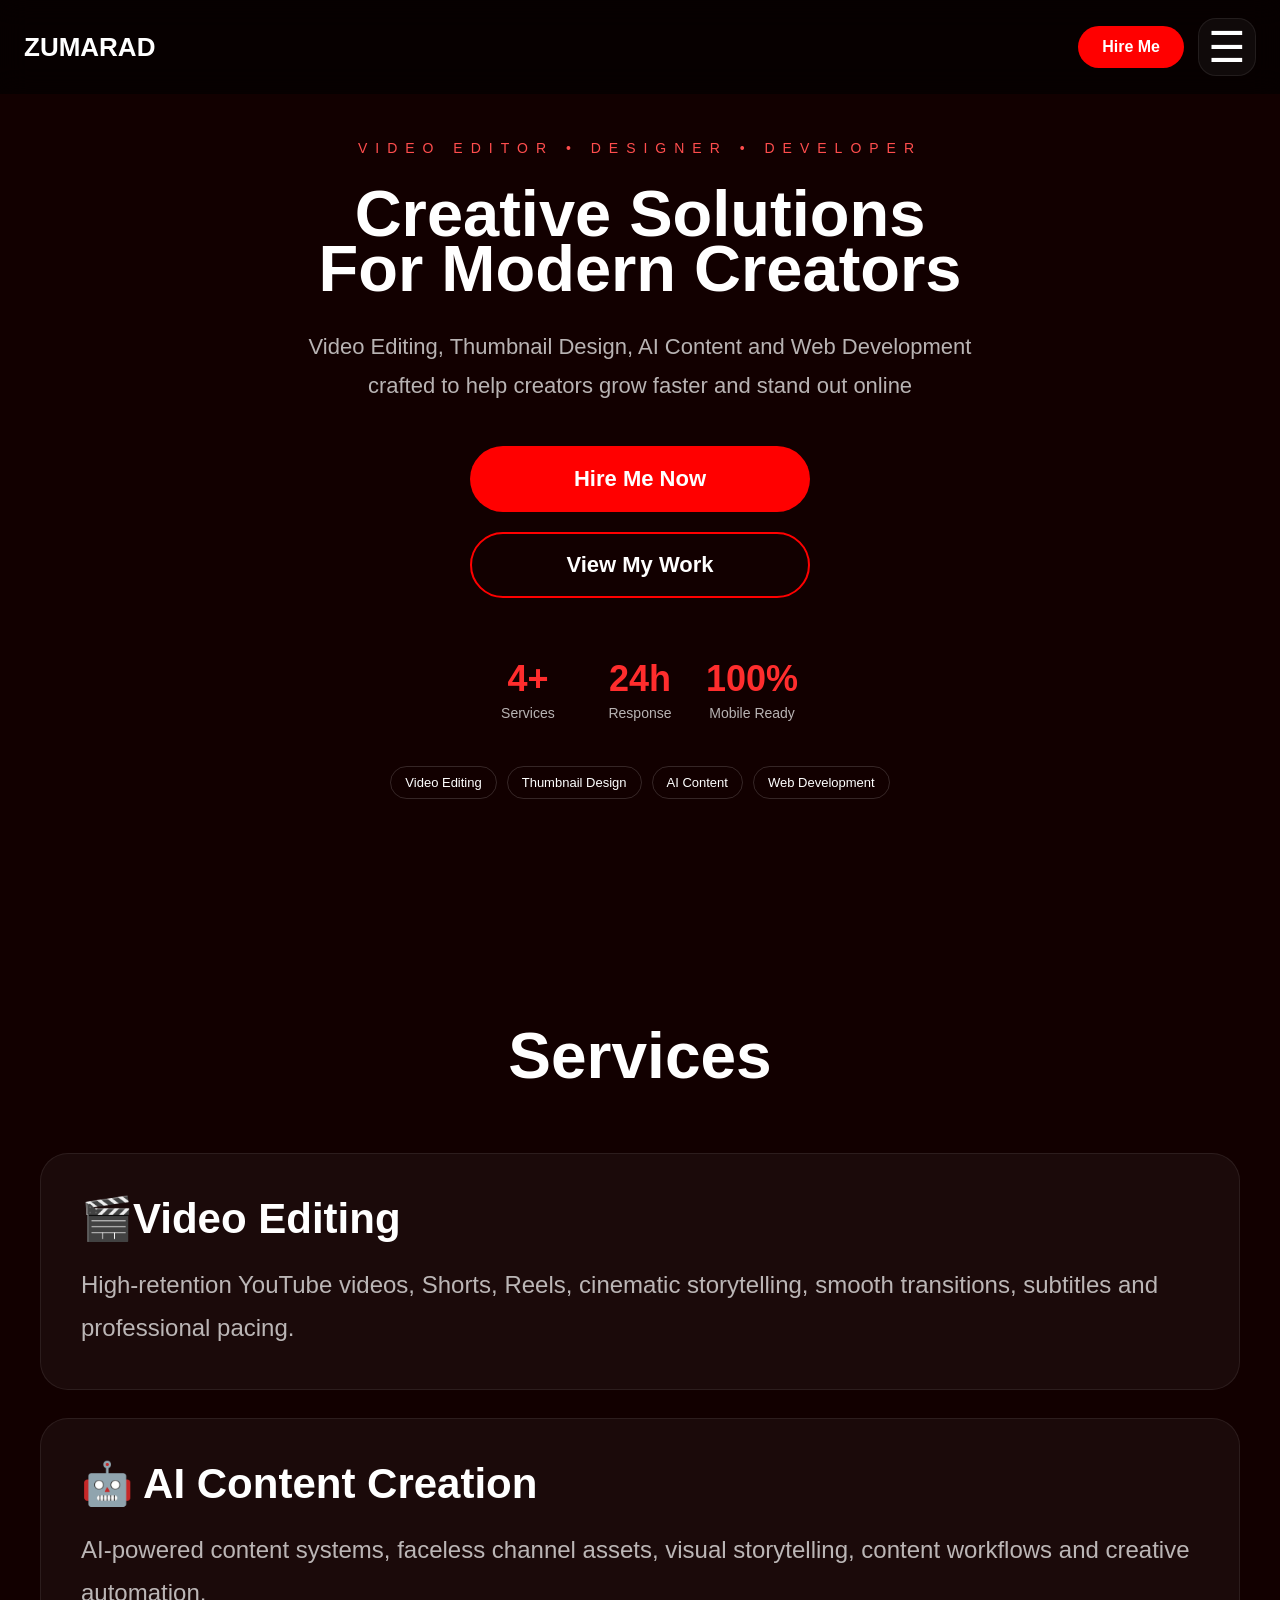
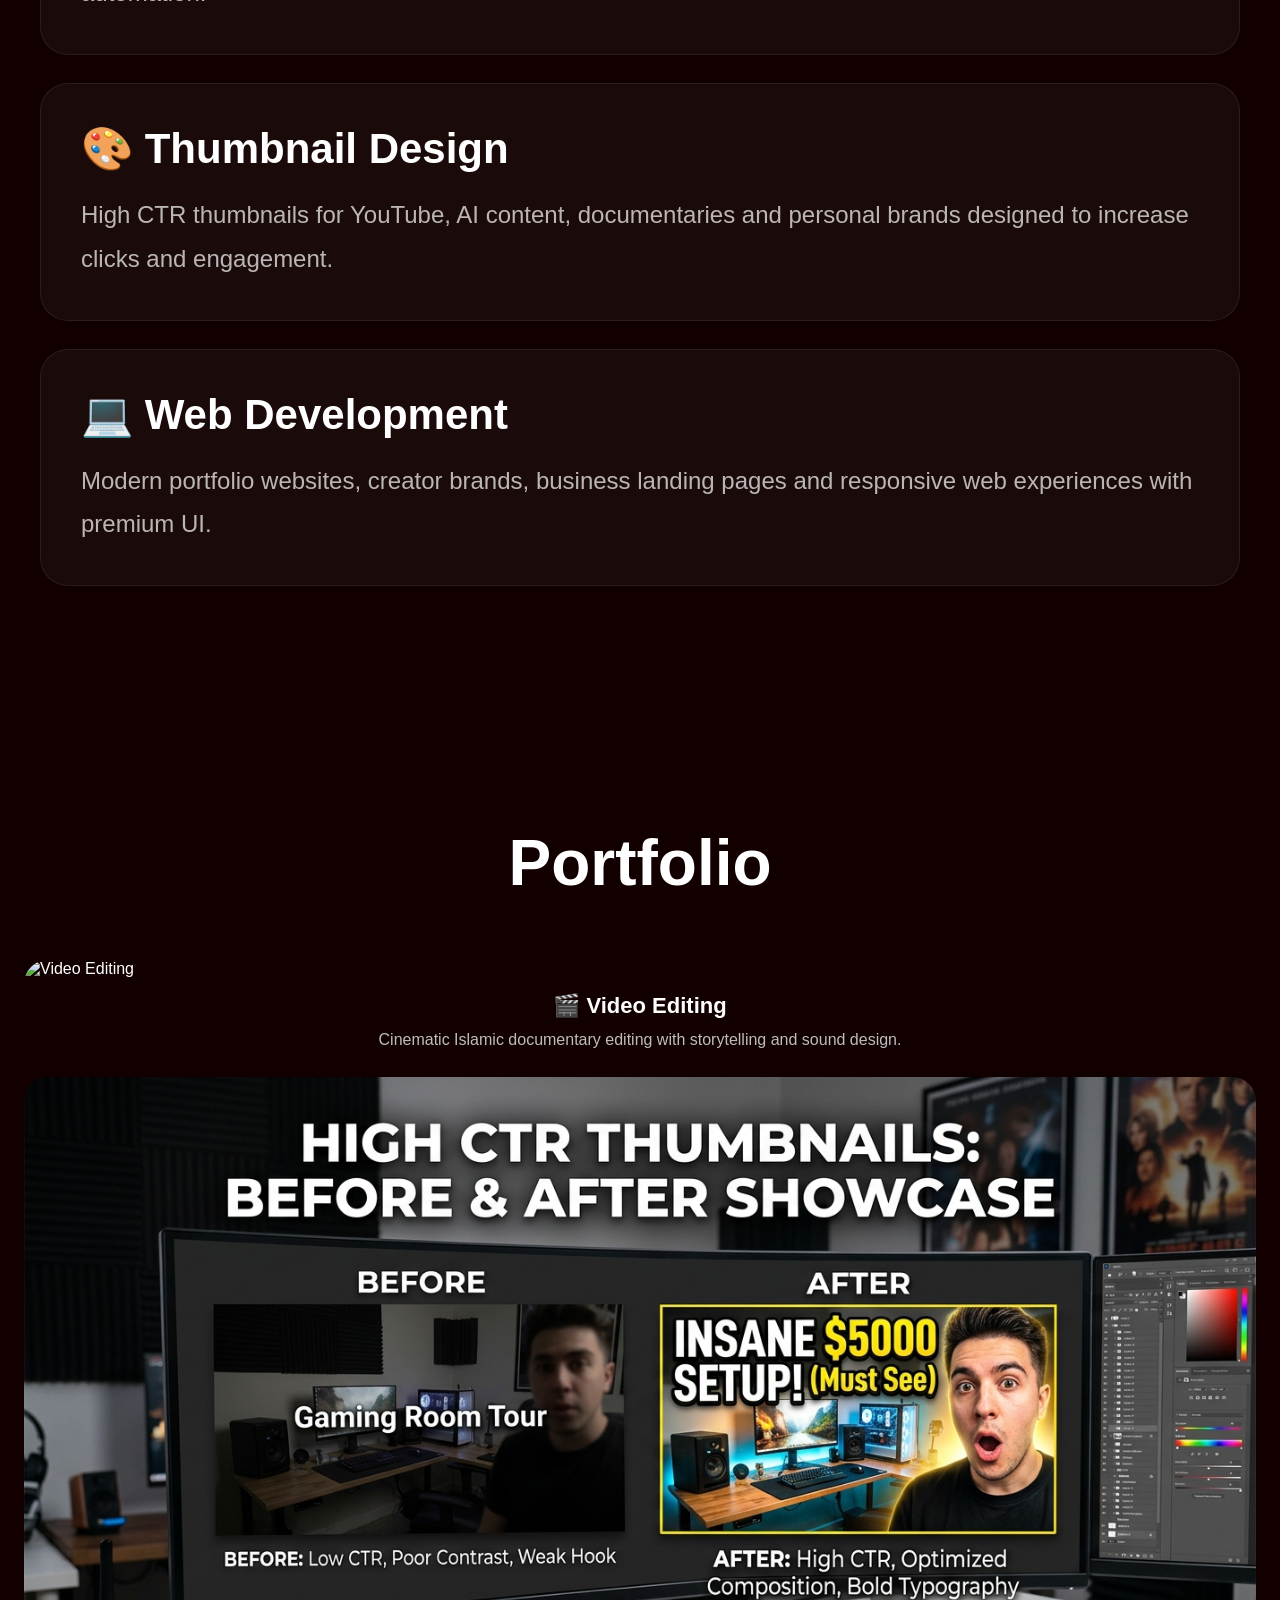
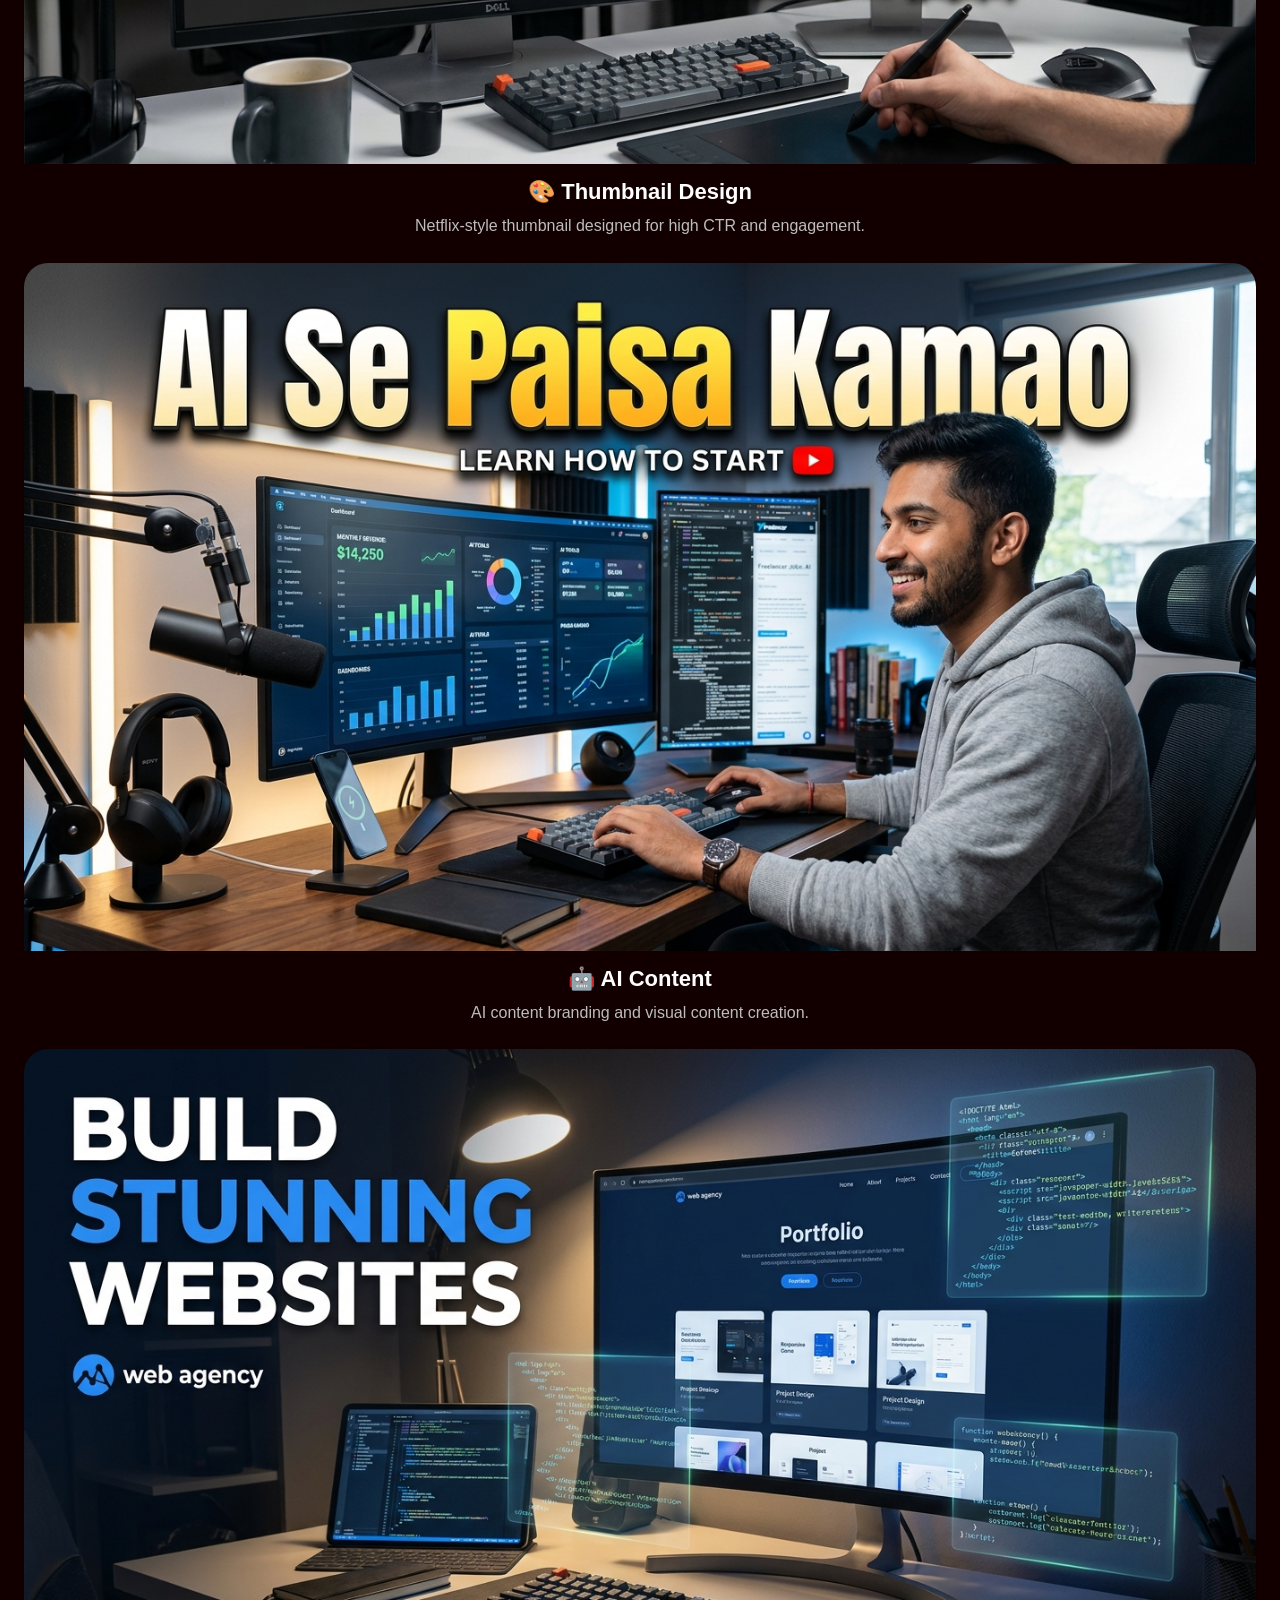
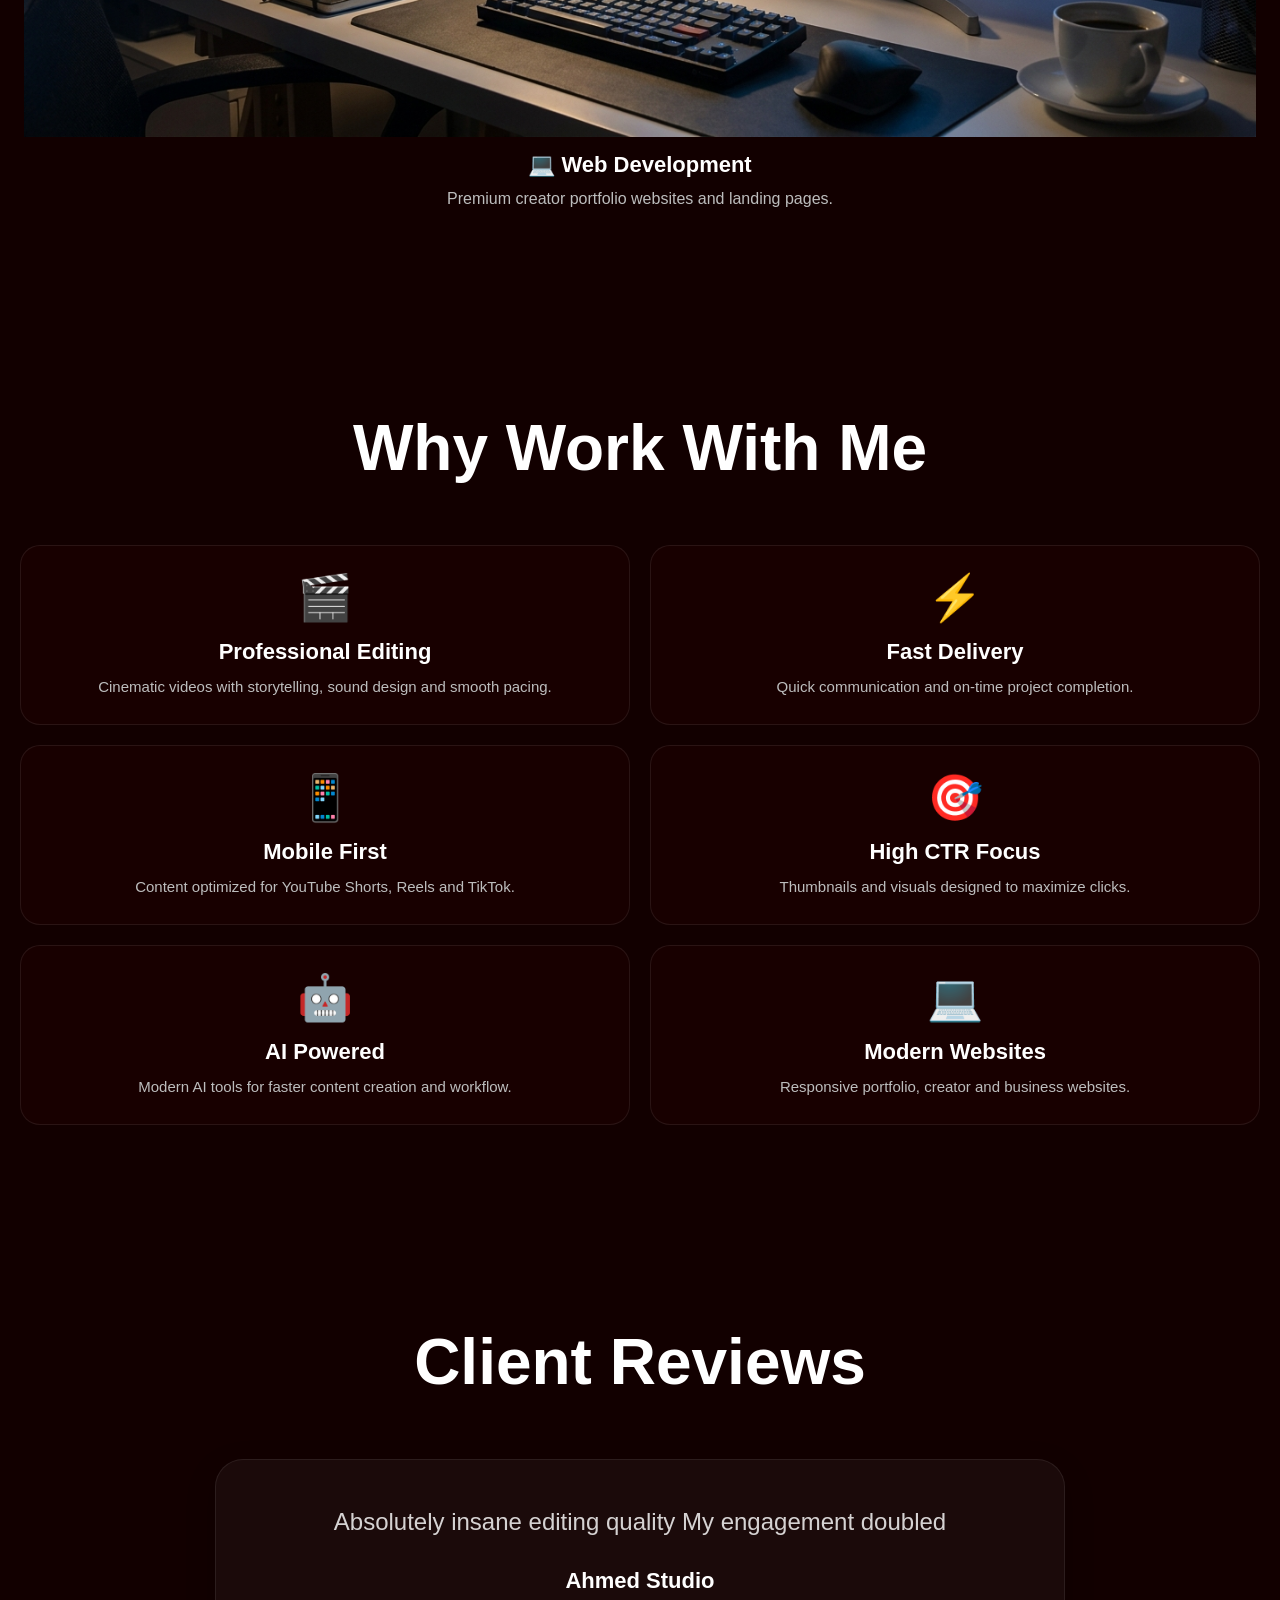
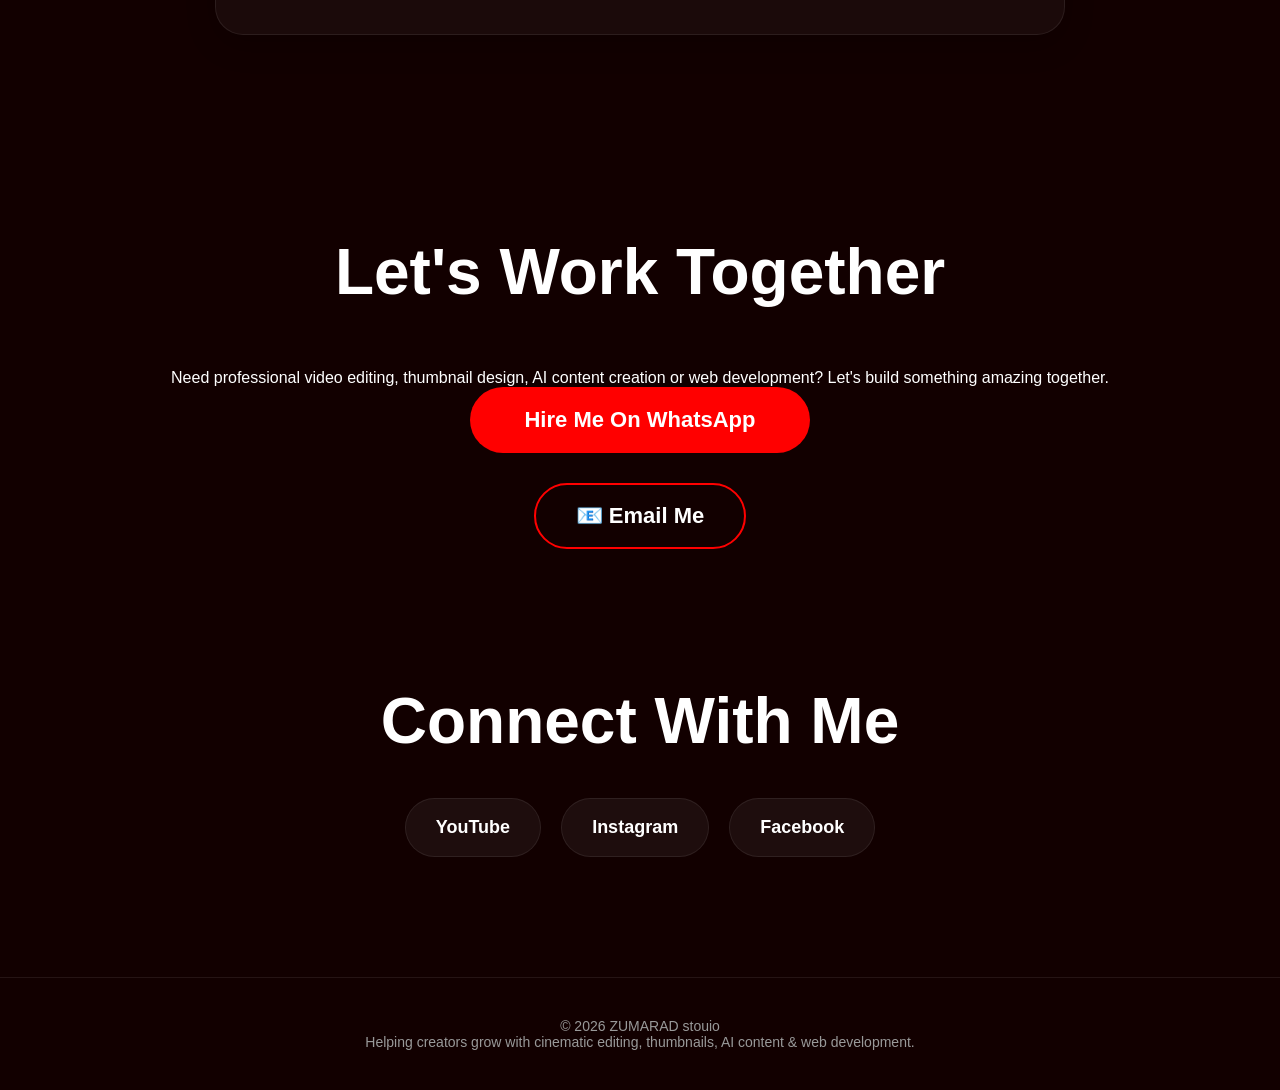
==== commit 16c57ddb: "Add files via upload" ====
--- a/index.html
+++ b/index.html
@@ -58,38 +58,63 @@
 <div class="hero-content">
 
 <p class="hero-badge">
-PREMIUM CINEMATIC STUDIO
+VIDEO EDITOR • DESIGNER • DEVELOPER
 </p>
 
 <h1 class="hero-title">
 
-Cinematic Edits
+Creative Solutions
 <br>
-That Make People Feel
-
+For Modern Creators
 </h1>
 
 <p class="hero-text">
 
-We transform raw footage into emotional stories
-that grow brands and captivate audiences.
-
+Video Editing, Thumbnail Design, AI Content
+and Web Development crafted to help creators
+grow faster and stand out online
 </p>
 
 <div class="hero-buttons">
 
-<a href="#" class="primary-btn">
-Start Project
-</a>
-
-<a href="#" class="secondary-btn">
-View Portfolio
-</a>
-
-</div>
-
-</div>
-
+<a href="https://wa.me/923278518193"
+class="primary-btn">
+
+Hire Me Now
+
+</a>
+
+<a href="#portfolio"
+class="secondary-btn">
+
+View My Work
+
+</a>
+
+<div class="hero-stats">
+
+<div>
+<h3>4+</h3>
+<p>Services</p>
+</div>
+
+<div>
+<h3>24h</h3>
+<p>Response</p>
+</div>
+
+<div>
+<h3>100%</h3>
+<p>Mobile Ready</p>
+</div>
+
+</div>
+<div class="hero-tags">
+<span>Video Editing</span>
+<span>Thumbnail Design</span>
+<span>AI Content</span>
+<span>Web Development</span>
+</div>
 </section>
 
 <!-- SERVICES -->
@@ -145,48 +170,98 @@
 
 <div class="portfolio-card">
 
-<img src="Video Editing.jpg">
+
+<img src="video editing.jpg" alt="Video Editing">
+</a>
 
 <h3>🎬 Video Editing</h3>
 
 <p>Cinematic Islamic documentary editing with storytelling and sound design.</p>
 
-<div class="portfolio-details">
-
-<h4>Islamic Documentary Project</h4>
-
-<p>
-Professional documentary editing,
-color grading,
-sound design,
-cinematic transitions,
-and storytelling structure.
-</p>
-
-</div>
-
 </div>
 
 <div class="portfolio-card">
-<img src="🎨 Thumbnail Design.jpg">
+
+
+<img src="Thumbnail Design.jpg" alt="Thumbnail Design">
+</a>
+
 <h3>🎨 Thumbnail Design</h3>
+
 <p>Netflix-style thumbnail designed for high CTR and engagement.</p>
+
 </div>
 
 <div class="portfolio-card">
-<img src="🤖 AI Content.jpg">
+
+
+<img src="AI Content.jpg" alt="AI Content">
+</a>
+
 <h3>🤖 AI Content</h3>
+
 <p>AI content branding and visual content creation.</p>
+
 </div>
 
 <div class="portfolio-card">
-<img src="Web Development.jpg">
+
+
+<img src="Web Development.jpg" alt="Web Development">
+</a>
+
 <h3>💻 Web Development</h3>
+
 <p>Premium creator portfolio websites and landing pages.</p>
-</div>
-
-</div>
-
+
+</div>
+
+</div>
+
+</section>
+
+<section class="why-work">
+    <h2 class="section-title">Why Work With Me</h2>
+
+    <div class="stats-grid">
+
+        <div class="stat-card">
+            <h3>🎬</h3>
+            <span>Professional Editing</span>
+            <p>Cinematic videos with storytelling, sound design and smooth pacing.</p>
+        </div>
+
+        <div class="stat-card">
+            <h3>⚡</h3>
+            <span>Fast Delivery</span>
+            <p>Quick communication and on-time project completion.</p>
+        </div>
+
+        <div class="stat-card">
+            <h3>📱</h3>
+            <span>Mobile First</span>
+            <p>Content optimized for YouTube Shorts, Reels and TikTok.</p>
+        </div>
+
+        <div class="stat-card">
+            <h3>🎯</h3>
+            <span>High CTR Focus</span>
+            <p>Thumbnails and visuals designed to maximize clicks.</p>
+        </div>
+
+        <div class="stat-card">
+            <h3>🤖</h3>
+            <span>AI Powered</span>
+            <p>Modern AI tools for faster content creation and workflow.</p>
+        </div>
+
+        <div class="stat-card">
+            <h3>💻</h3>
+            <span>Modern Websites</span>
+            <p>Responsive portfolio, creator and business websites.</p>
+        </div>
+
+    </div>
 </section>
 
 <section class="testimonials">
@@ -218,12 +293,26 @@
 Let's Work Together
 </h2>
 
-<a href="#"
+<p class="cta-text">
+Need professional video editing,
+thumbnail design,
+AI content creation or web development?
+Let's build something amazing together.
+</p>
+
+<a href="https://wa.me/923278518193"
 class="primary-btn">
-
-Contact Me
-
-</a>
+Hire Me On WhatsApp
+</a>
+
+<div class="contact-links">
+
+<a href="mailto:yourmail@gmail.com"
+class="secondary-btn">
+📧 Email Me
+</a>
+
+</div>
 
 </section>
 <!-- SOCIAL FOOTER -->
@@ -236,9 +325,6 @@
 
 <div class="social-links">
 
-<a href="https://wa.me/923278518193" target="_blank">
-WhatsApp
-</a>
 
 <a href="https://youtube.com/@deendecoded2?si=n17ipwwwQvlnIYjU target="_blank">
 YouTube
@@ -256,8 +342,17 @@
 
 </section>
 
+
+<footer class="footer">
+   <p>© 2026 ZUMARAD stouio</p>
+   <p> Helping creators grow with cinematic editing, thumbnails, AI content & web development.</p>
+</footer>
+
 <script src="Script.js"></script>
 
 </body>
+<div id="lightbox" class="lightbox" onclick="closeImage()">
+    <img id="lightbox-img">
+</div>
 
 </html>
--- a/style.css
+++ b/style.css
@@ -98,7 +98,7 @@
 
 .hero{
 
-min-height:100vh;
+min-height:auto;;
 
 display:flex;
 justify-content:center;
@@ -132,11 +132,11 @@
 
 .hero-title{
 
-font-size:clamp(42px,12vw,88px);
-
-line-height:0.95;
-
-font-weight:800;
+font-size:clamp(38px,7vw,65px);
+
+line-height:0.85;
+
+font-weight:700;
 
 margin-bottom:30px;
 }
@@ -477,6 +477,14 @@
 box-shadow:
 0 20px 40px rgba(255,0,0,0.25);
 
+.social-links a{
+    transition:0.3s;
+}
+
+.social-links a:hover{
+    transform:translateY(-5px);
+    box-shadow:0 0 20px rgba(255,0,0,0.4);
+}
 }
 .mobile-menu{
 
@@ -556,4 +564,142 @@
     line-height:1.6;
     text-align:center;
     padding:0 15px;
+}
+.why-work{
+padding:80px 20px;
+}
+
+.stats-grid{
+display:grid;
+grid-template-columns:repeat(2,1fr);
+gap:20px;
+margin-top:40px;
+}
+
+.stat-card{
+background:#180000;
+border:1px solid rgba(255,255,255,0.08);
+border-radius:20px;
+padding:25px;
+text-align:center;
+transition:0.3s;
+}
+
+.stat-card:hover{
+transform:translateY(-8px);
+border-color:red;
+box-shadow:0 0 20px rgba(255,0,0,0.2);
+}
+
+.stat-card h3{
+font-size:45px;
+margin-bottom:15px;
+}
+
+.stat-card span{
+display:block;
+font-size:22px;
+font-weight:700;
+color:white;
+margin-bottom:10px;
+}
+
+.stat-card p{
+font-size:15px;
+color:#bdbdbd;
+line-height:1.6;
+}
+
+@media(max-width:768px){
+.stats-grid{
+grid-template-columns:1fr;
+}
+}
+
+.contact-links{
+display:flex;
+flex-direction:column;
+gap:15px;
+align-items:center;
+margin-top:30px;
+}
+
+.secondary-btn{
+display:inline-block;
+padding:18px 40px;
+border:2px solid #ff0000;
+border-radius:50px;
+color:white;
+text-decoration:none;
+font-weight:700;
+font-size:22px;
+transition:.3s;
+}
+
+.secondary-btn:hover{
+background:#ff0000;
+}
+.footer{
+padding:40px 20px;
+text-align:center;
+color:#999;
+font-size:14px;
+border-top:1px solid rgba(255,255,255,.08);
+}
+
+.hero-stats{
+display:grid;
+grid-template-columns:repeat(3,1fr);
+gap:20px;
+margin-top:40px;
+text-align:center;
+}
+
+.hero-stats h3{
+font-size:36px;
+color:#ff2d2d;
+margin-bottom:5px;
+}
+
+.hero-stats p{
+font-size:14px;
+color:rgba(255,255,255,0.7);
+}
+
+.hero-tags{
+display:flex;
+flex-wrap:wrap;
+justify-content:center;
+gap:10px;
+margin-top:25px;
+}
+
+.hero-tags span{
+padding:8px 14px;
+border:1px solid rgba(255,255,255,.15);
+border-radius:999px;
+font-size:13px;
+}
+.lightbox{
+display:none;
+position:fixed;
+top:0;
+left:0;
+width:100%;
+height:100%;
+background:rgba(0,0,0,0.95);
+z-index:9999;
+justify-content:center;
+align-items:center;
+padding:20px;
+}
+
+.lightbox img{
+max-width:95%;
+max-height:95%;
+border-radius:12px;
+}
+
+.portfolio-img{
+cursor:pointer;
 }
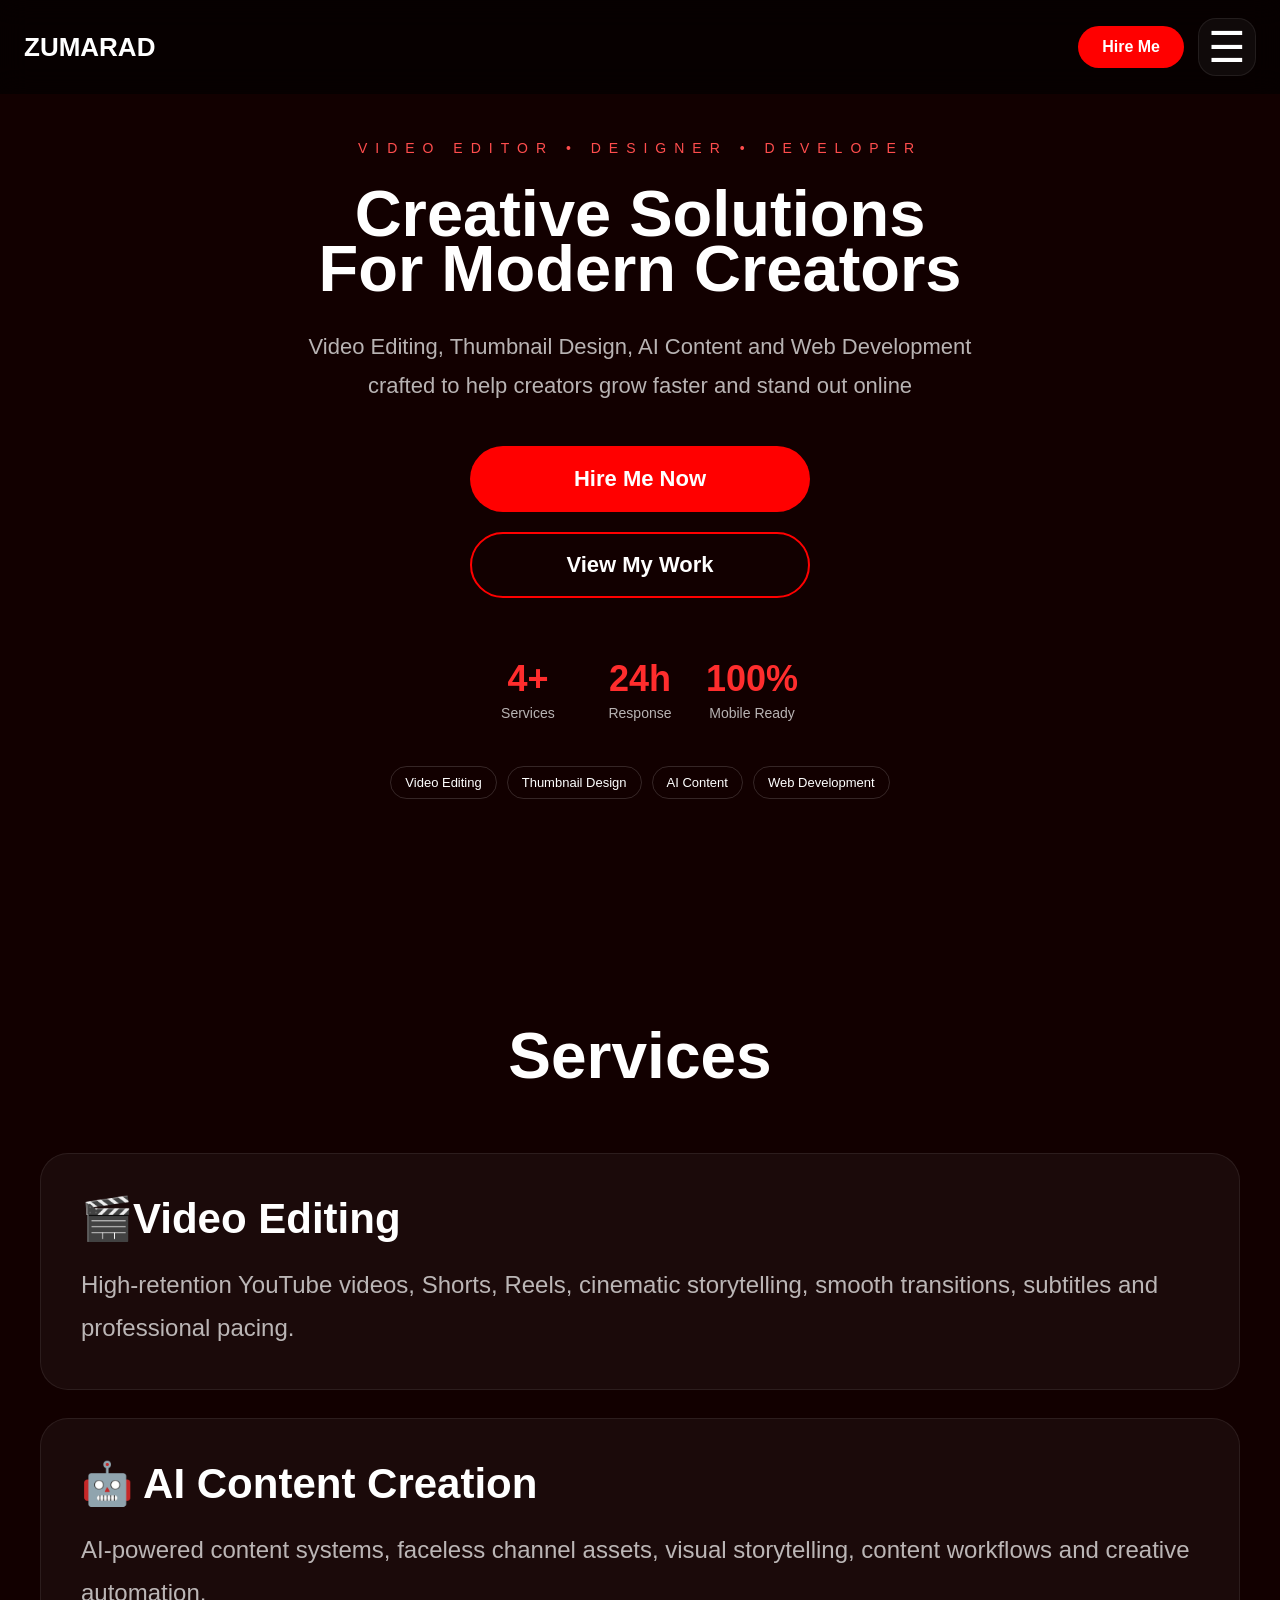
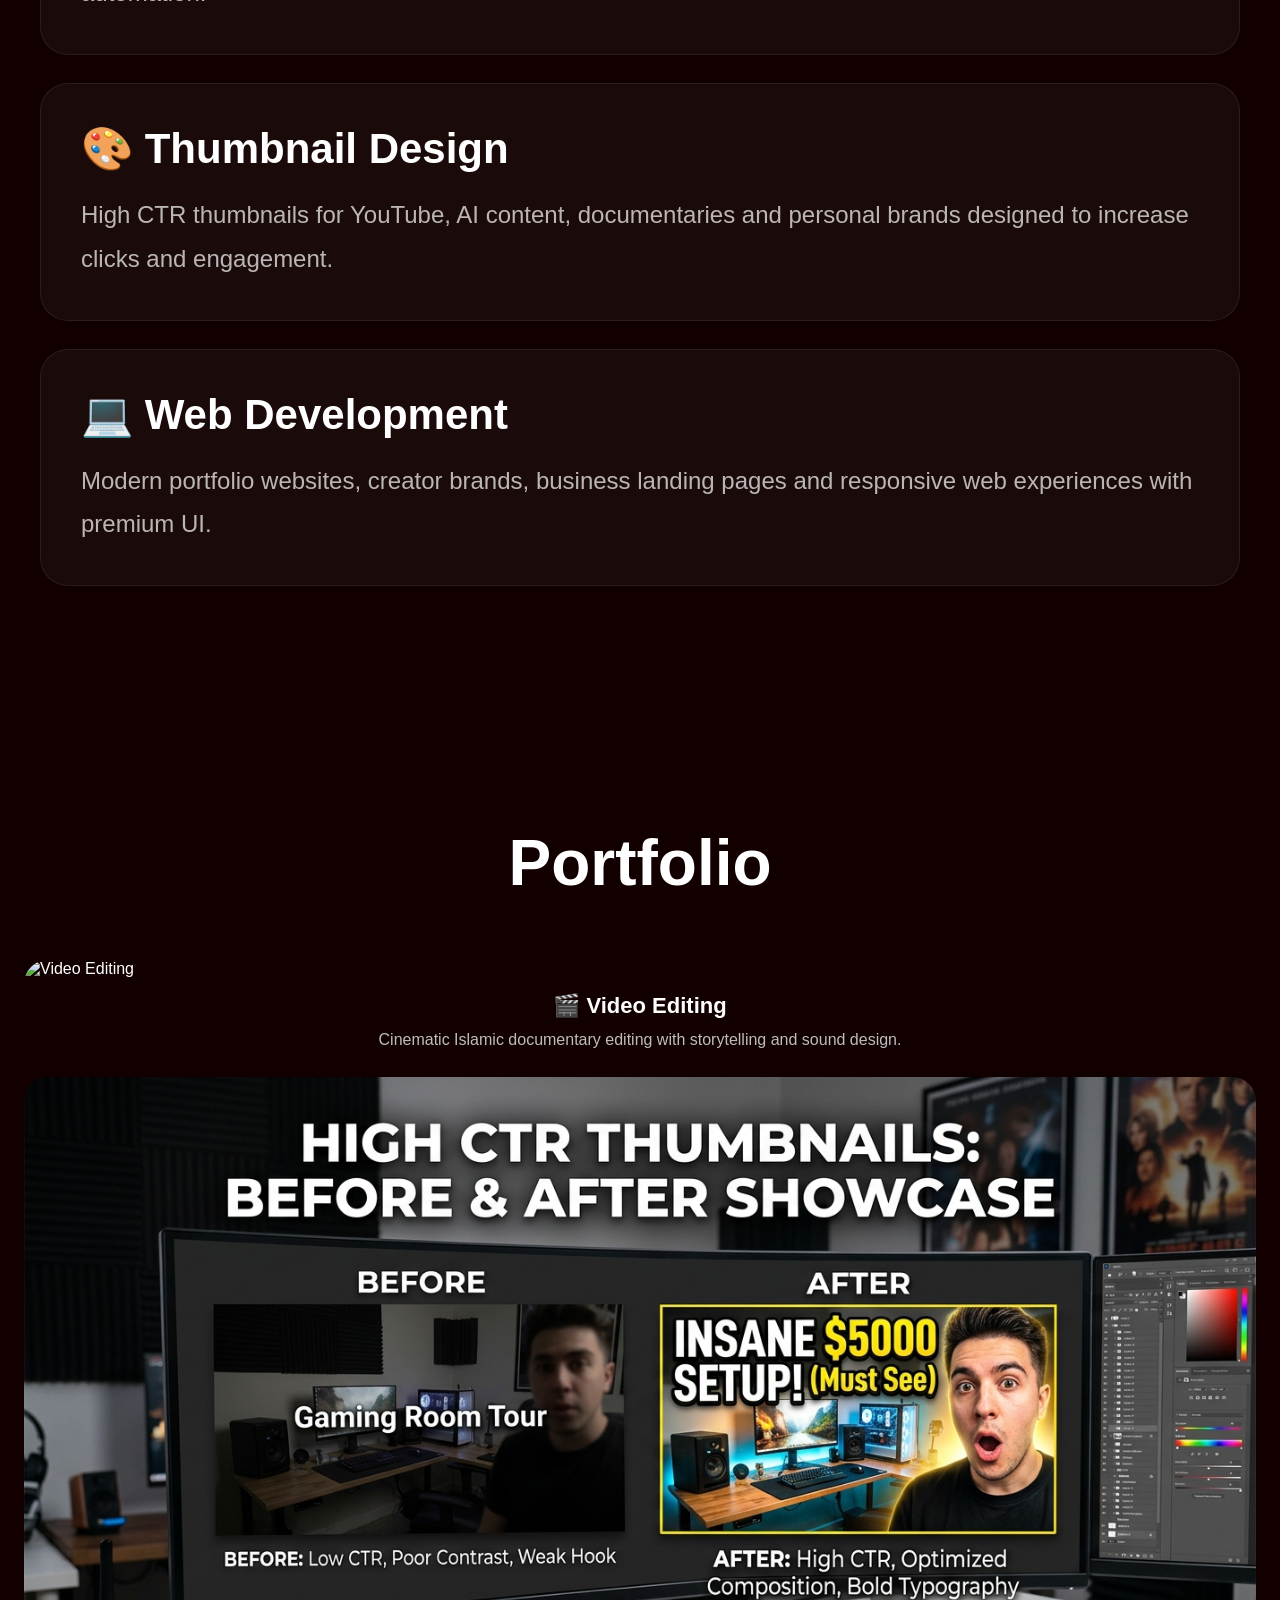
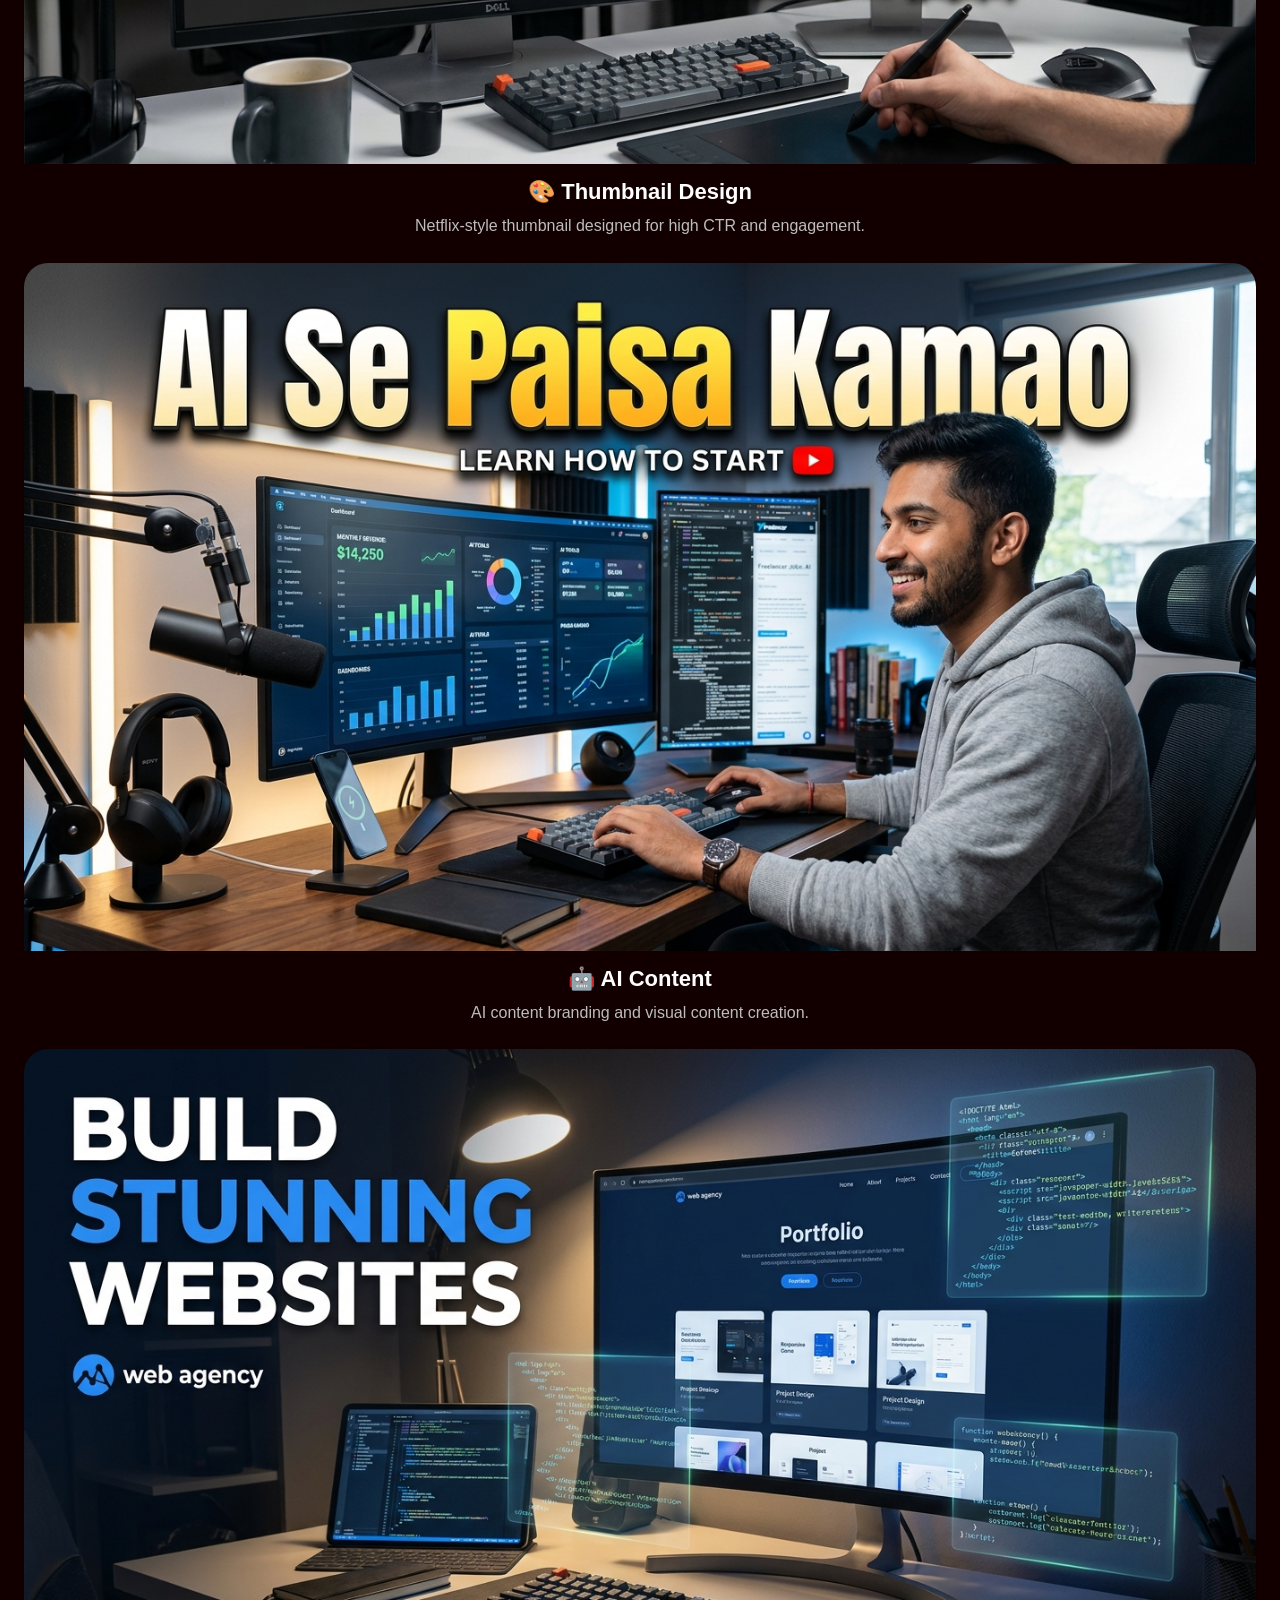
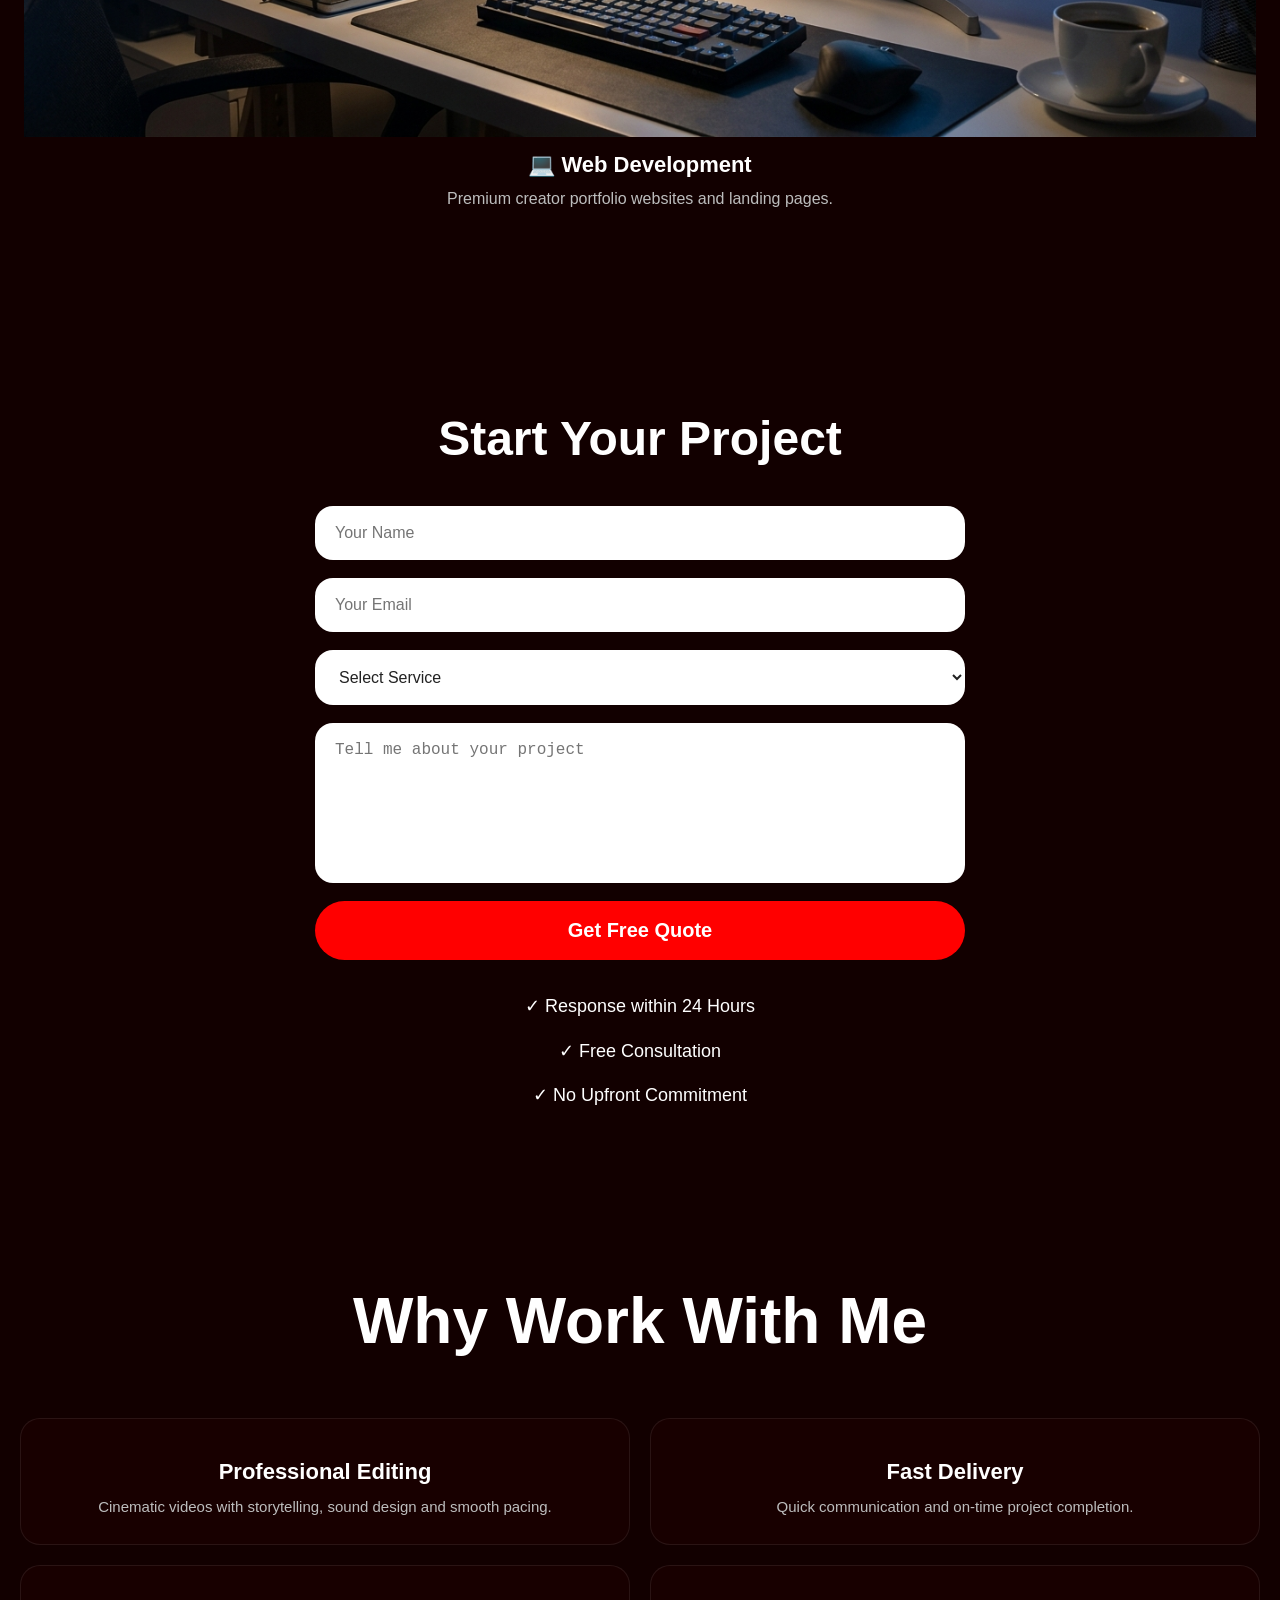
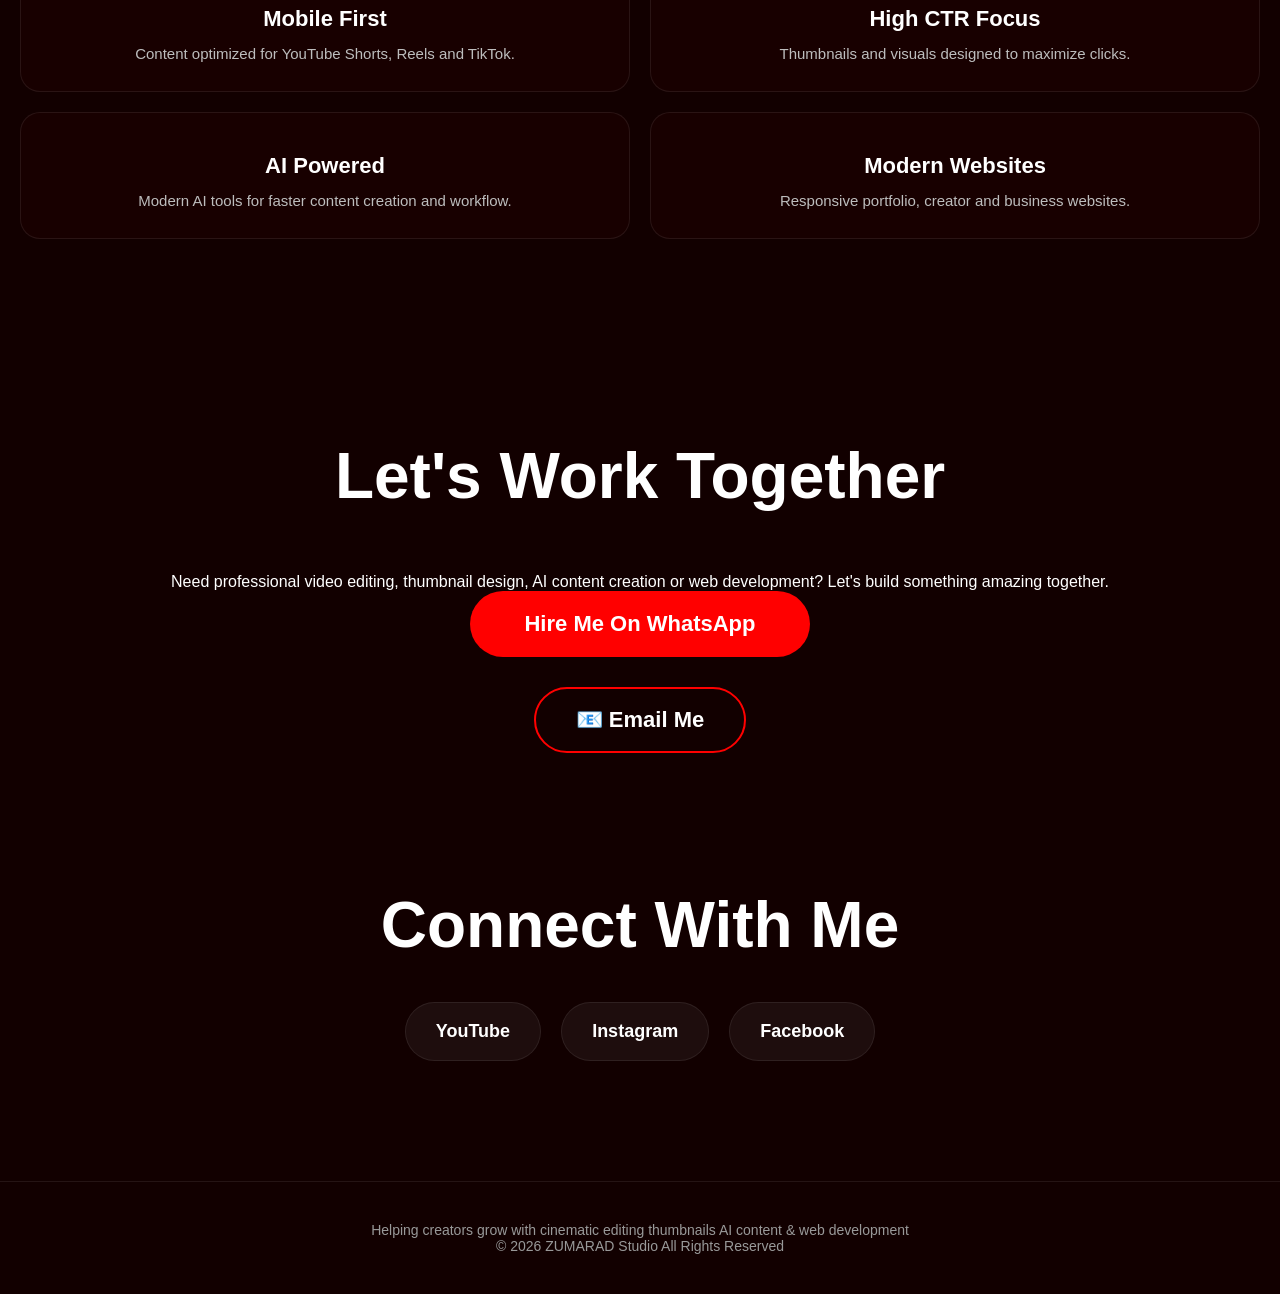
==== commit 92786f95: "Add files via upload" ====
--- a/index.html
+++ b/index.html
@@ -220,43 +220,140 @@
 
 </section>
 
+
+<section class="contact-section" id="contact">
+
+    <h2 class="contact-title">Start Your Project</h2>
+
+    <form id="quoteForm"
+          class="contact-form"
+          action="https://api.web3forms.com/submit"
+          method="POST">
+
+        <!-- Web3Forms Key -->
+        <input type="hidden"
+               name="access_key"
+               value="07720bef-4cb0-4f26-bf2e-c1f2bc7bf82d">
+
+<input type="hidden"
+name="redirect"
+value="https://zumarad-portfolio1-3t4f.vercel.app/thankyou.html">
+        <!-- Redirect (Optional) -->
+        <input type="hidden"
+               name="subject"
+               value="New Project Inquiry - ZUMARAD">
+
+        <input type="hidden"
+               name="from_name"
+               value="ZUMARAD Portfolio">
+
+        <!-- Name -->
+        <input
+            type="text"
+            name="name"
+            id="name"
+            placeholder="Your Name"
+            required>
+
+        <!-- Email -->
+        <input
+            type="email"
+            name="email"
+            id="email"
+            placeholder="Your Email"
+            required>
+
+        <!-- Service -->
+        <select
+            name="service"
+            id="service"
+            required>
+
+            <option value="">
+                Select Service
+            </option>
+
+            <option value="Video Editing">
+                Video Editing
+            </option>
+
+            <option value="Thumbnail Design">
+                Thumbnail Design
+            </option>
+
+            <option value="AI Content">
+                AI Content
+            </option>
+
+            <option value="Web Development">
+                Web Development
+            </option>
+
+        </select>
+
+        <!-- Project Details -->
+        <textarea
+            name="message"
+            id="project"
+            rows="6"
+            placeholder="Tell me about your project"
+            required></textarea>
+
+        <!-- Submit -->
+        <button
+            type="submit"
+            class="quote-btn">
+            Get Free Quote
+        </button>
+
+    </form>
+
+    <div class="trust-points">
+        <p>✓ Response within 24 Hours</p>
+        <p>✓ Free Consultation</p>
+        <p>✓ No Upfront Commitment</p>
+    </div>
+
+</section>
+
+
 <section class="why-work">
     <h2 class="section-title">Why Work With Me</h2>
 
     <div class="stats-grid">
 
         <div class="stat-card">
-            <h3>🎬</h3>
+            <h3></h3>
             <span>Professional Editing</span>
             <p>Cinematic videos with storytelling, sound design and smooth pacing.</p>
         </div>
 
         <div class="stat-card">
-            <h3>⚡</h3>
+            <h3></h3>
             <span>Fast Delivery</span>
             <p>Quick communication and on-time project completion.</p>
         </div>
 
         <div class="stat-card">
-            <h3>📱</h3>
+            <h3></h3>
             <span>Mobile First</span>
             <p>Content optimized for YouTube Shorts, Reels and TikTok.</p>
         </div>
 
         <div class="stat-card">
-            <h3>🎯</h3>
+            <h3></h3>
             <span>High CTR Focus</span>
             <p>Thumbnails and visuals designed to maximize clicks.</p>
         </div>
 
         <div class="stat-card">
-            <h3>🤖</h3>
+            <h3></h3>
             <span>AI Powered</span>
             <p>Modern AI tools for faster content creation and workflow.</p>
         </div>
 
         <div class="stat-card">
-            <h3>💻</h3>
+            <h3></h3>
             <span>Modern Websites</span>
             <p>Responsive portfolio, creator and business websites.</p>
         </div>
@@ -264,26 +361,7 @@
     </div>
 </section>
 
-<section class="testimonials">
-
-<h2 class="section-title">
-Client Reviews
-</h2>
-
-<div class="testimonial-card">
-
-<p class="testimonial-text">
-Absolutely insane editing quality
-My engagement doubled
-</p>
-
-<h4 class="testimonial-name">
- Ahmed Studio
-</h4>
-
-</div>
-
-</section>
+
 
 <!-- CONTACT -->
 
@@ -307,7 +385,7 @@
 
 <div class="contact-links">
 
-<a href="mailto:yourmail@gmail.com"
+<a href="mailto:hamzamughal964312@gmail.com"
 class="secondary-btn">
 📧 Email Me
 </a>
@@ -344,15 +422,13 @@
 
 
 <footer class="footer">
-   <p>© 2026 ZUMARAD stouio</p>
-   <p> Helping creators grow with cinematic editing, thumbnails, AI content & web development.</p>
+   <p> Helping creators grow with cinematic editing
+thumbnails AI content & web development</p>
+   <p> © 2026 ZUMARAD Studio
+All Rights Reserved</p>
 </footer>
 
 <script src="Script.js"></script>
 
-</body>
-<div id="lightbox" class="lightbox" onclick="closeImage()">
-    <img id="lightbox-img">
-</div>
 
 </html>
--- a/style.css
+++ b/style.css
@@ -702,4 +702,176 @@
 
 .portfolio-img{
 cursor:pointer;
+}
+
+/* PRICING */
+
+.pricing{
+padding:100px 24px;
+}
+
+.pricing-grid{
+display:grid;
+gap:20px;
+}
+
+.pricing-card{
+background:rgba(255,255,255,0.05);
+border:1px solid rgba(255,255,255,0.1);
+padding:25px;
+border-radius:20px;
+}
+
+.pricing-card h3{
+font-size:28px;
+margin-bottom:10px;
+}
+
+.pricing-card h4{
+color:#ff2d2d;
+margin-bottom:15px;
+}
+
+.pricing-card p{
+color:rgba(255,255,255,0.8);
+line-height:1.6;
+}
+
+
+/* PROJECT INQUIRY */
+
+.contact-form{
+width:100%;
+max-width:650px;
+margin:auto;
+}
+
+.contact-form form{
+display:flex;
+flex-direction:column;
+gap:15px;
+max-width:600px;
+margin:auto;
+}
+
+.contact-form input,
+.contact-form textarea{
+width:100%;
+padding:18px;
+border:none;
+border-radius:12px;
+font-size:18px;
+}
+
+.contact-form textarea{
+min-height:160px;
+resize:none;
+}
+
+.contact-form button{
+background:red;
+color:white;
+border:none;
+padding:18px;
+font-size:20px;
+font-weight:700;
+border-radius:999px;
+cursor:pointer;
+}
+
+.trust-points{
+margin-top:20px;
+text-align:center;
+font-size:15px;
+color:rgba(255,255,255,.8);
+line-height:1.8;
+}
+
+.form-subtitle{
+text-align:center;
+color:rgba(255,255,255,.75);
+font-size:16px;
+max-width:500px;
+margin:0 auto 40px;
+line-height:1.6;
+}
+
+.contact-btn{
+width:100%;
+padding:22px;
+font-size:22px;
+font-weight:700;
+border-radius:20px;
+background:#ff1a1a;
+border:none;
+box-shadow:0 10px 30px rgba(255,0,0,.25);
+}
+
+.why-card{
+padding:30px;
+border-radius:24px;
+min-height:160px;
+}
+
+.contact-section{
+    padding:80px 25px;
+    text-align:center;
+}
+
+.contact-title{
+    font-size:3rem;
+    font-weight:700;
+    color:white;
+    margin-bottom:40px;
+}
+
+.contact-form{
+    display:flex;
+    flex-direction:column;
+    gap:18px;
+    max-width:650px;
+    margin:auto;
+}
+
+.contact-form input,
+.contact-form select,
+.contact-form textarea{
+    width:100%;
+    padding:18px 20px;
+    border:none;
+    border-radius:18px;
+    font-size:16px;
+    background:white;
+    color:#222;
+    outline:none;
+}
+
+.contact-form textarea{
+    resize:none;
+}
+
+.quote-btn{
+    background:#ff0000;
+    color:white;
+    border:none;
+    padding:20px;
+    border-radius:50px;
+    font-size:22px;
+    font-weight:700;
+    cursor:pointer;
+    transition:.3s;
+}
+
+.quote-btn:hover{
+    transform:translateY(-3px);
+}
+
+.trust-points{
+    margin-top:30px;
+}
+
+.trust-points p{
+    color:white;
+    font-size:18px;
+    margin:12px 0;
 }
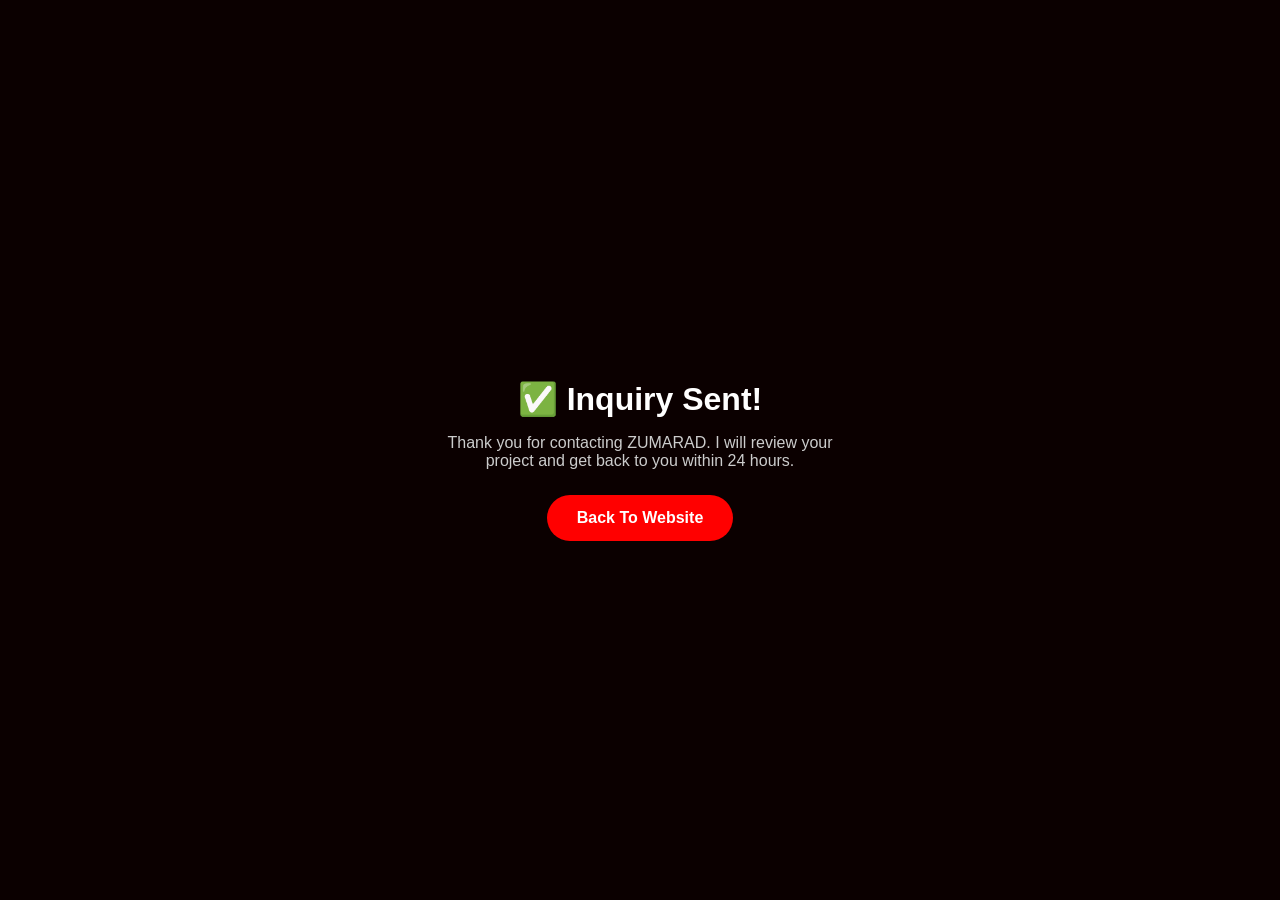
==== commit ae573c27: "Add files via upload" ====
--- a/index.html
+++ b/index.html
@@ -1,434 +1,63 @@
 <!DOCTYPE html>
+<html>
+<head>
+<meta charset="UTF-8">
+<meta name="viewport" content="width=device-width, initial-scale=1.0">
+<title>Thank You - ZUMARAD</title>
 
-<html lang="en">
+<style>
+body{
+background:#0b0000;
+color:white;
+font-family:Arial,sans-serif;
+display:flex;
+justify-content:center;
+align-items:center;
+height:100vh;
+text-align:center;
+margin:0;
+}
 
-<head>
+.box{
+max-width:400px;
+padding:30px;
+}
 
-<meta charset="UTF-8">
+h1{
+font-size:32px;
+margin-bottom:15px;
+}
 
-<meta name="viewport"
-content="width=device-width, initial-scale=1.0">
+p{
+color:#ccc;
+margin-bottom:25px;
+}
 
-<title>ZUMARAD</title>
-
-<link rel="stylesheet"
-href="style.css">
-
+a{
+display:inline-block;
+padding:14px 30px;
+background:red;
+color:white;
+text-decoration:none;
+border-radius:50px;
+font-weight:bold;
+}
+</style>
 </head>
 
 <body>
 
-<!-- NAVBAR -->
-<nav class="navbar">
+<div class="box">
+<h1>✅ Inquiry Sent!</h1>
 
-<div class="logo">
-ZUMARAD
-</div>
+<p>
+Thank you for contacting ZUMARAD.
+I will review your project and get back to you within 24 hours.
+</p>
 
-<div class="nav-right">
-
-<a href="#" class="nav-btn">
-Hire Me
-</a>
-
-<div class="menu-toggle" id="menu-toggle">
-☰
-</div>
+<a href="index.html">Back To Website</a>
 
 </div>
 
-<div class="mobile-menu" id="mobile-menu">
-
-<a href="#home">Home</a>
-
-<a href="#services">Services</a>
-
-<a href="#portfolio">Portfolio</a>
-
-<a href="#contact">Contact</a>
-
-</div>
-
-</nav>
-
-<!-- HERO SECTION -->
-
-<section class="hero" id="home">
-
-<div class="hero-content">
-
-<p class="hero-badge">
-VIDEO EDITOR • DESIGNER • DEVELOPER
-</p>
-
-<h1 class="hero-title">
-
-Creative Solutions
-<br>
-For Modern Creators
-</h1>
-
-<p class="hero-text">
-
-Video Editing, Thumbnail Design, AI Content
-and Web Development crafted to help creators
-grow faster and stand out online
-</p>
-
-<div class="hero-buttons">
-
-<a href="https://wa.me/923278518193"
-class="primary-btn">
-
-Hire Me Now
-
-</a>
-
-<a href="#portfolio"
-class="secondary-btn">
-
-View My Work
-
-</a>
-
-<div class="hero-stats">
-
-<div>
-<h3>4+</h3>
-<p>Services</p>
-</div>
-
-<div>
-<h3>24h</h3>
-<p>Response</p>
-</div>
-
-<div>
-<h3>100%</h3>
-<p>Mobile Ready</p>
-</div>
-
-</div>
-<div class="hero-tags">
-<span>Video Editing</span>
-<span>Thumbnail Design</span>
-<span>AI Content</span>
-<span>Web Development</span>
-</div>
-</section>
-
-<!-- SERVICES -->
-
-<section class="services" id="services">
-
-<h2 class="section-title">
-Services
-</h2>
-
-<div class="services-grid">
-
-<div class="service-card">
-
-<h3>🎬Video Editing</h3>
-<p>High-retention YouTube videos, Shorts, Reels, cinematic storytelling, smooth transitions, subtitles and professional pacing.</p>
-
-</div>
-
-<div class="service-card">
-
-<h3>🤖 AI Content Creation</h3>
-<p>AI-powered content systems, faceless channel assets, visual storytelling, content workflows and creative automation.</p>
-
-
-</div>
-
-<div class="service-card">
-
-<h3>🎨 Thumbnail Design</h3>
-<p>High CTR thumbnails for YouTube, AI content, documentaries and personal brands designed to increase clicks and engagement.</p>
-
-</div>
-<div class="service-card">
-
-<h3>💻 Web Development</h3>
-<p>Modern portfolio websites, creator brands, business landing pages and responsive web experiences with premium UI.</p>
-
-</div>
-
-</section>
-
-<!-- PORTFOLIO -->
-
-<section class="portfolio" id="portfolio">
-
-<h2 class="section-title">
-Portfolio
-</h2>
-
-<div class="portfolio-grid">
-
-
-<div class="portfolio-card">
-
-
-<img src="video editing.jpg" alt="Video Editing">
-</a>
-
-<h3>🎬 Video Editing</h3>
-
-<p>Cinematic Islamic documentary editing with storytelling and sound design.</p>
-
-</div>
-
-<div class="portfolio-card">
-
-
-<img src="Thumbnail Design.jpg" alt="Thumbnail Design">
-</a>
-
-<h3>🎨 Thumbnail Design</h3>
-
-<p>Netflix-style thumbnail designed for high CTR and engagement.</p>
-
-</div>
-
-<div class="portfolio-card">
-
-
-<img src="AI Content.jpg" alt="AI Content">
-</a>
-
-<h3>🤖 AI Content</h3>
-
-<p>AI content branding and visual content creation.</p>
-
-</div>
-
-<div class="portfolio-card">
-
-
-<img src="Web Development.jpg" alt="Web Development">
-</a>
-
-<h3>💻 Web Development</h3>
-
-<p>Premium creator portfolio websites and landing pages.</p>
-
-</div>
-
-</div>
-
-</section>
-
-
-<section class="contact-section" id="contact">
-
-    <h2 class="contact-title">Start Your Project</h2>
-
-    <form id="quoteForm"
-          class="contact-form"
-          action="https://api.web3forms.com/submit"
-          method="POST">
-
-        <!-- Web3Forms Key -->
-        <input type="hidden"
-               name="access_key"
-               value="07720bef-4cb0-4f26-bf2e-c1f2bc7bf82d">
-
-<input type="hidden"
-name="redirect"
-value="https://zumarad-portfolio1-3t4f.vercel.app/thankyou.html">
-        <!-- Redirect (Optional) -->
-        <input type="hidden"
-               name="subject"
-               value="New Project Inquiry - ZUMARAD">
-
-        <input type="hidden"
-               name="from_name"
-               value="ZUMARAD Portfolio">
-
-        <!-- Name -->
-        <input
-            type="text"
-            name="name"
-            id="name"
-            placeholder="Your Name"
-            required>
-
-        <!-- Email -->
-        <input
-            type="email"
-            name="email"
-            id="email"
-            placeholder="Your Email"
-            required>
-
-        <!-- Service -->
-        <select
-            name="service"
-            id="service"
-            required>
-
-            <option value="">
-                Select Service
-            </option>
-
-            <option value="Video Editing">
-                Video Editing
-            </option>
-
-            <option value="Thumbnail Design">
-                Thumbnail Design
-            </option>
-
-            <option value="AI Content">
-                AI Content
-            </option>
-
-            <option value="Web Development">
-                Web Development
-            </option>
-
-        </select>
-
-        <!-- Project Details -->
-        <textarea
-            name="message"
-            id="project"
-            rows="6"
-            placeholder="Tell me about your project"
-            required></textarea>
-
-        <!-- Submit -->
-        <button
-            type="submit"
-            class="quote-btn">
-            Get Free Quote
-        </button>
-
-    </form>
-
-    <div class="trust-points">
-        <p>✓ Response within 24 Hours</p>
-        <p>✓ Free Consultation</p>
-        <p>✓ No Upfront Commitment</p>
-    </div>
-
-</section>
-
-
-<section class="why-work">
-    <h2 class="section-title">Why Work With Me</h2>
-
-    <div class="stats-grid">
-
-        <div class="stat-card">
-            <h3></h3>
-            <span>Professional Editing</span>
-            <p>Cinematic videos with storytelling, sound design and smooth pacing.</p>
-        </div>
-
-        <div class="stat-card">
-            <h3></h3>
-            <span>Fast Delivery</span>
-            <p>Quick communication and on-time project completion.</p>
-        </div>
-
-        <div class="stat-card">
-            <h3></h3>
-            <span>Mobile First</span>
-            <p>Content optimized for YouTube Shorts, Reels and TikTok.</p>
-        </div>
-
-        <div class="stat-card">
-            <h3></h3>
-            <span>High CTR Focus</span>
-            <p>Thumbnails and visuals designed to maximize clicks.</p>
-        </div>
-
-        <div class="stat-card">
-            <h3></h3>
-            <span>AI Powered</span>
-            <p>Modern AI tools for faster content creation and workflow.</p>
-        </div>
-
-        <div class="stat-card">
-            <h3></h3>
-            <span>Modern Websites</span>
-            <p>Responsive portfolio, creator and business websites.</p>
-        </div>
-
-    </div>
-</section>
-
-
-
-<!-- CONTACT -->
-
-<section class="cta" id="contact">
-
-<h2 class="section-title">
-Let's Work Together
-</h2>
-
-<p class="cta-text">
-Need professional video editing,
-thumbnail design,
-AI content creation or web development?
-Let's build something amazing together.
-</p>
-
-<a href="https://wa.me/923278518193"
-class="primary-btn">
-Hire Me On WhatsApp
-</a>
-
-<div class="contact-links">
-
-<a href="mailto:hamzamughal964312@gmail.com"
-class="secondary-btn">
-📧 Email Me
-</a>
-
-</div>
-
-</section>
-<!-- SOCIAL FOOTER -->
-
-<section class="social-footer">
-
-<h2 class="social-title">
-Connect With Me
-</h2>
-
-<div class="social-links">
-
-
-<a href="https://youtube.com/@deendecoded2?si=n17ipwwwQvlnIYjU target="_blank">
-YouTube
-</a>
-
-<a href="https://www.instagram.com/deendecidedofficial" target="_blank">
-Instagram
-</a>
-
-<a href="https://www.facebook.com/share/1BYzfkEDLq/" target="_blank">
-Facebook
-</a>
-
-</div>
-
-</section>
-
-
-<footer class="footer">
-   <p> Helping creators grow with cinematic editing
-thumbnails AI content & web development</p>
-   <p> © 2026 ZUMARAD Studio
-All Rights Reserved</p>
-</footer>
-
-<script src="Script.js"></script>
-
-
+</body>
 </html>
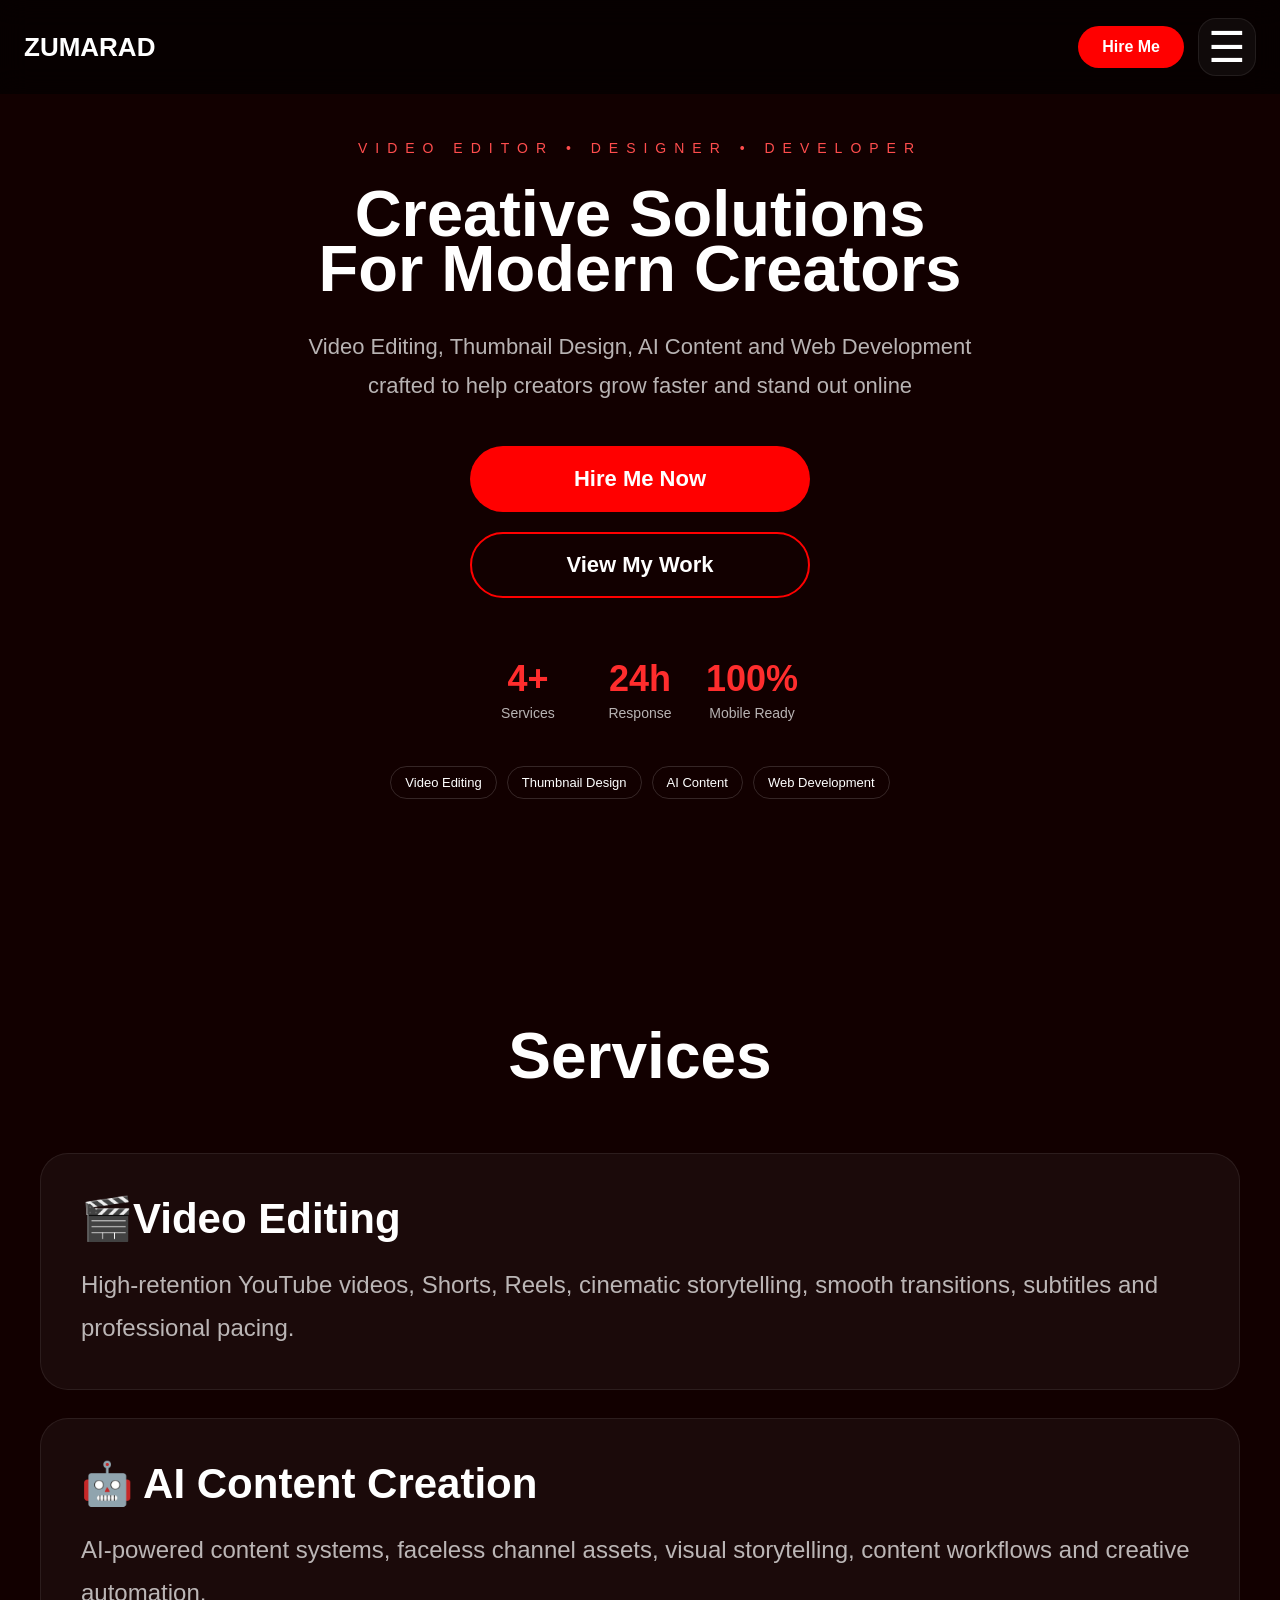
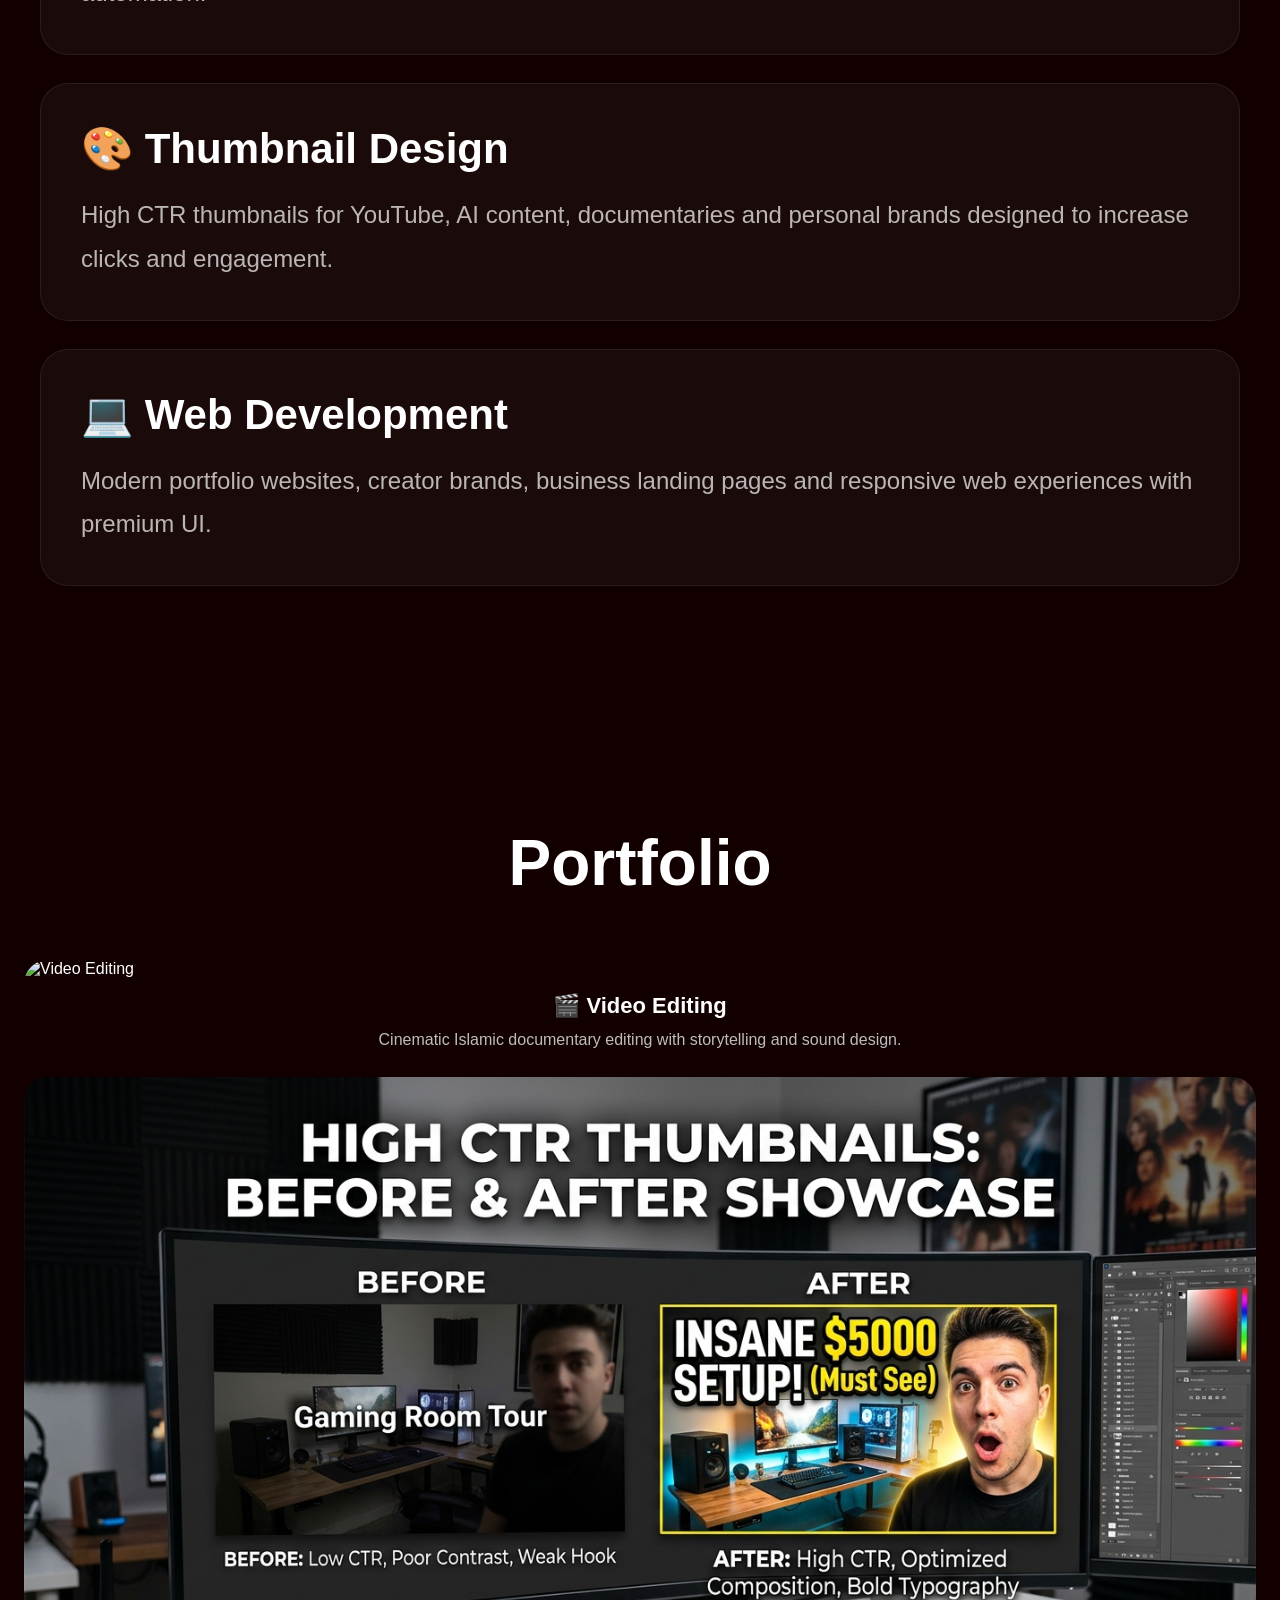
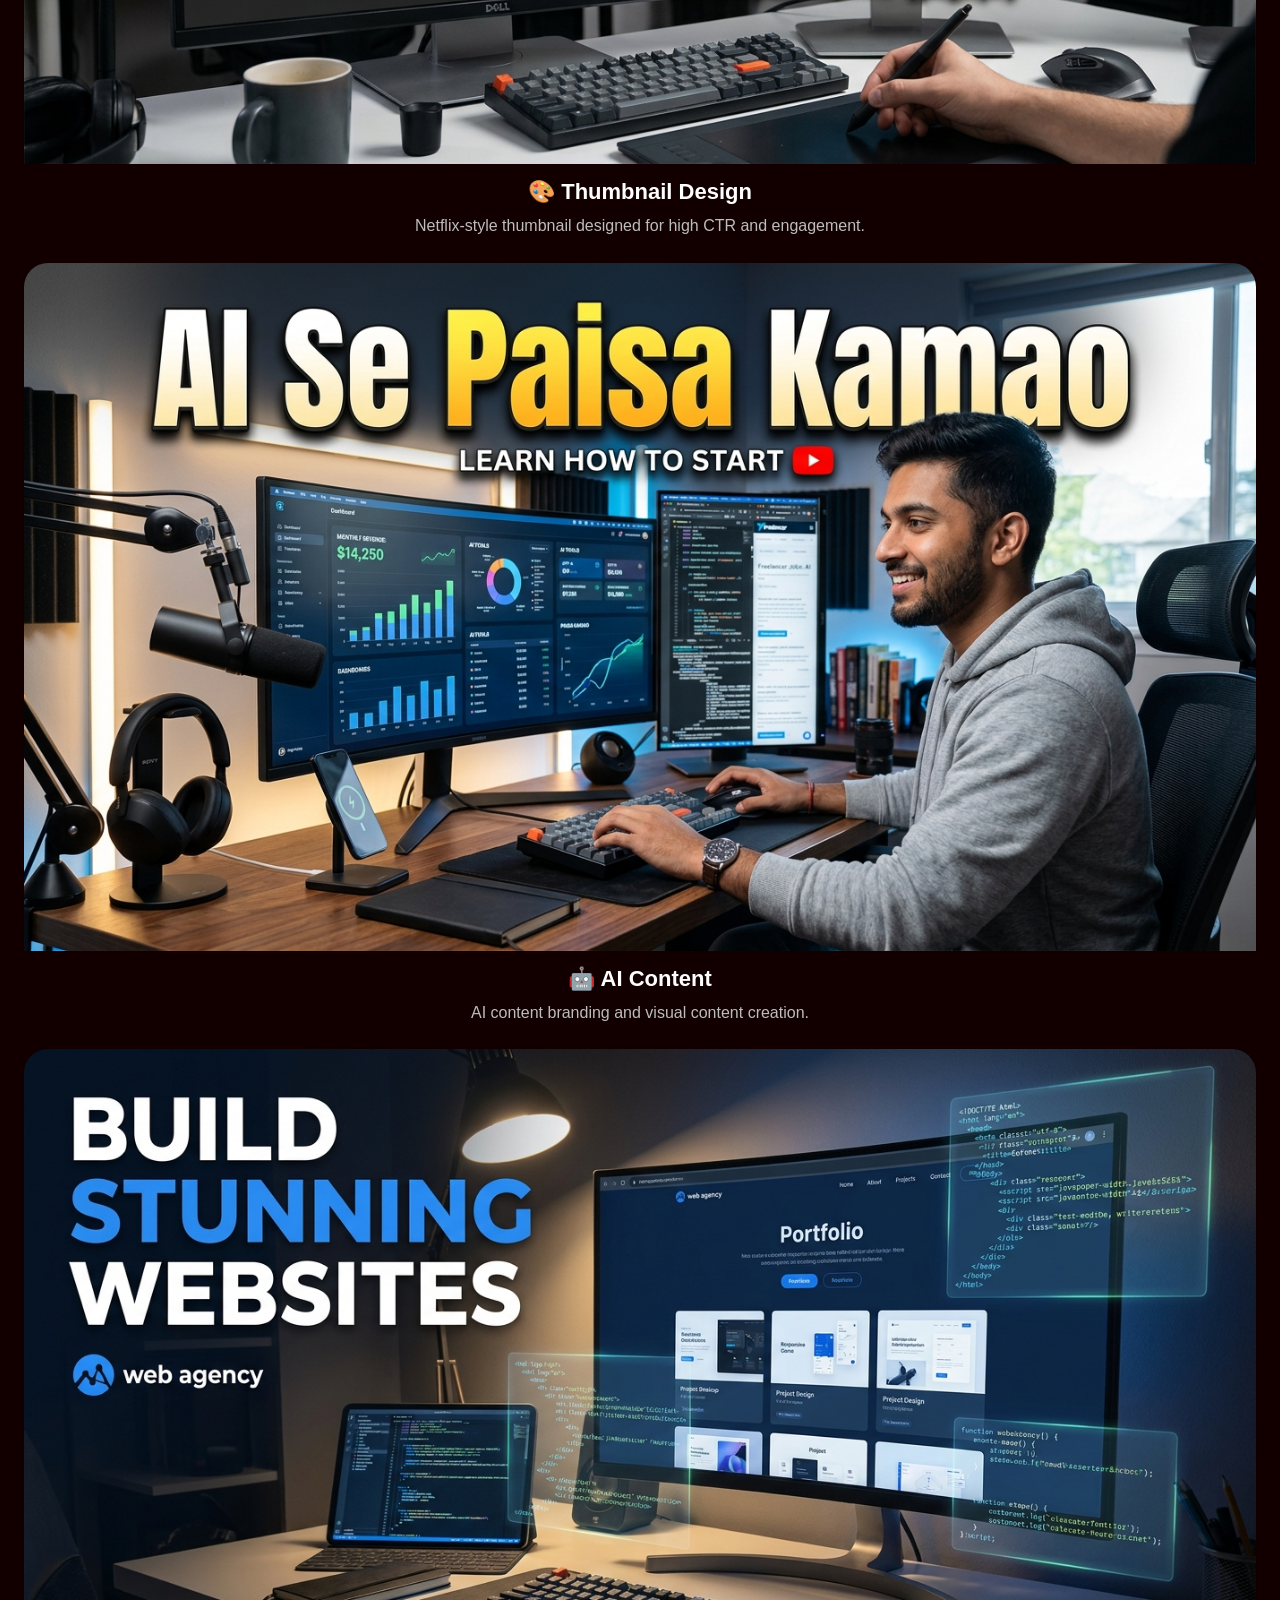
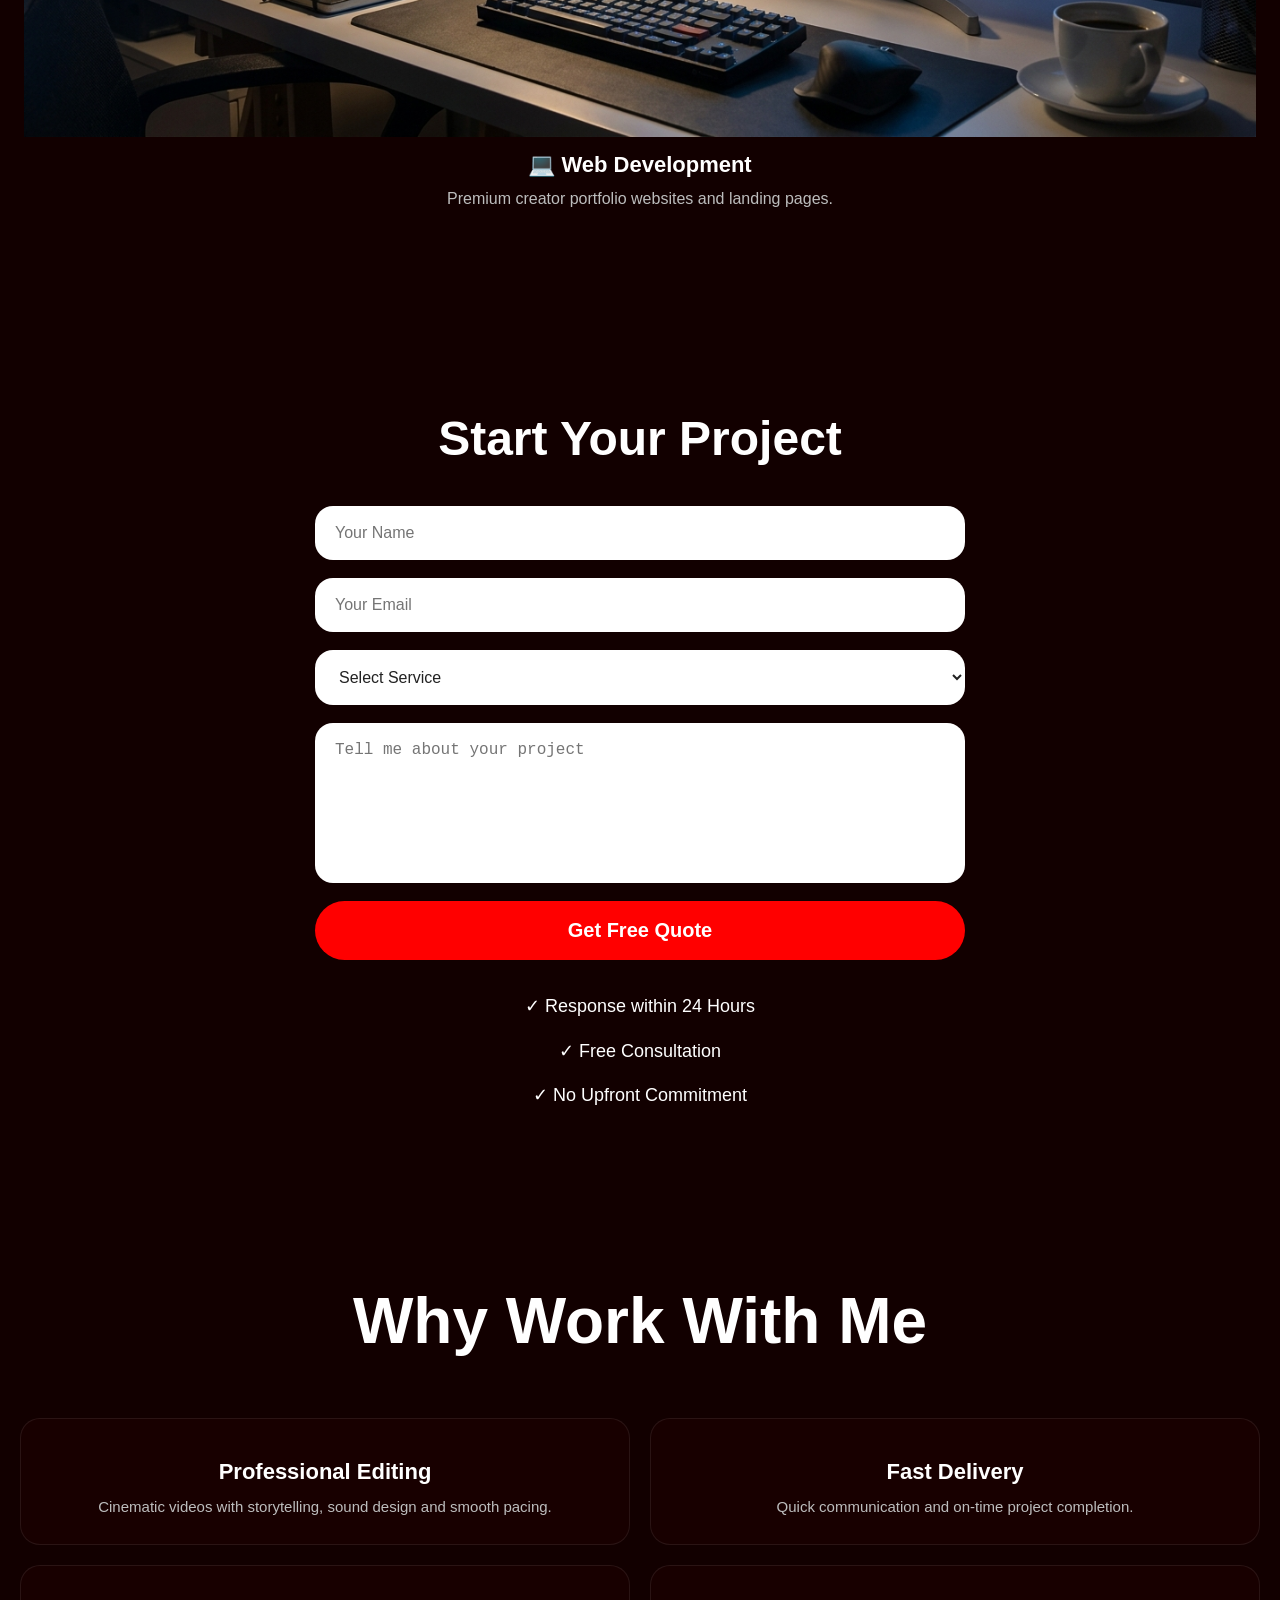
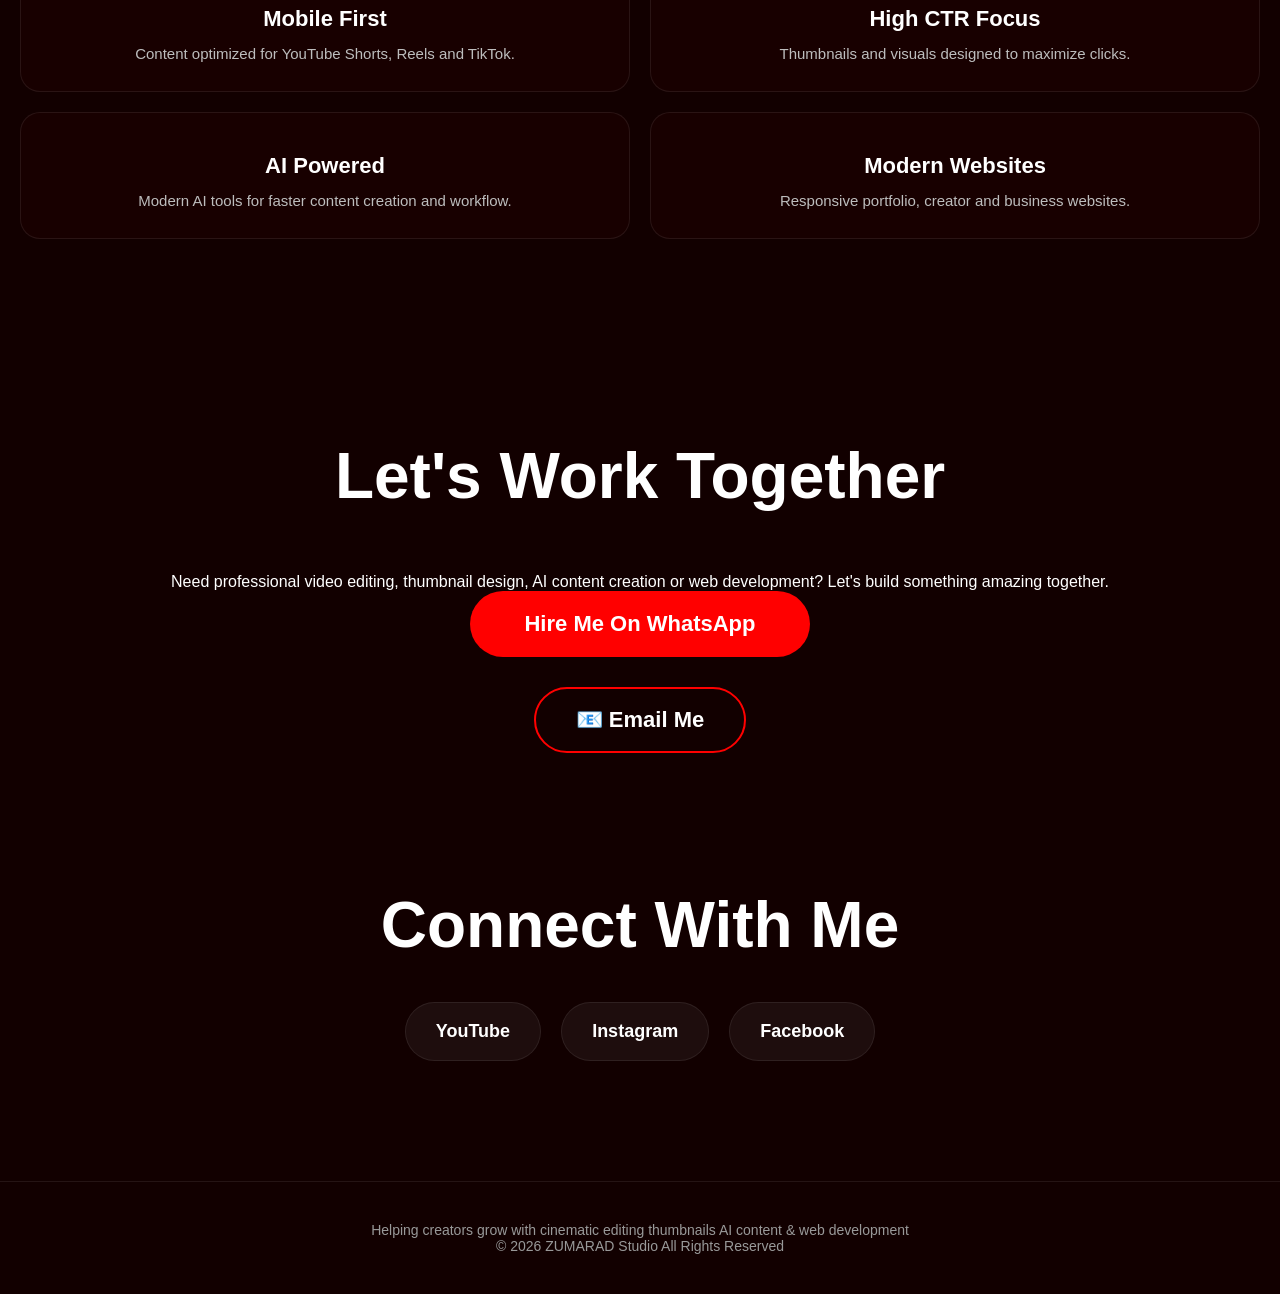
==== commit e3bb0f9b: "Add files via upload" ====
--- a/index.html
+++ b/index.html
@@ -1,63 +1,434 @@
 <!DOCTYPE html>
-<html>
+
+<html lang="en">
+
 <head>
+
 <meta charset="UTF-8">
-<meta name="viewport" content="width=device-width, initial-scale=1.0">
-<title>Thank You - ZUMARAD</title>
-
-<style>
-body{
-background:#0b0000;
-color:white;
-font-family:Arial,sans-serif;
-display:flex;
-justify-content:center;
-align-items:center;
-height:100vh;
-text-align:center;
-margin:0;
-}
-
-.box{
-max-width:400px;
-padding:30px;
-}
-
-h1{
-font-size:32px;
-margin-bottom:15px;
-}
-
-p{
-color:#ccc;
-margin-bottom:25px;
-}
-
-a{
-display:inline-block;
-padding:14px 30px;
-background:red;
-color:white;
-text-decoration:none;
-border-radius:50px;
-font-weight:bold;
-}
-</style>
+
+<meta name="viewport"
+content="width=device-width, initial-scale=1.0">
+
+<title>ZUMARAD</title>
+
+<link rel="stylesheet"
+href="style.css">
+
 </head>
 
 <body>
 
-<div class="box">
-<h1>✅ Inquiry Sent!</h1>
-
-<p>
-Thank you for contacting ZUMARAD.
-I will review your project and get back to you within 24 hours.
+<!-- NAVBAR -->
+<nav class="navbar">
+
+<div class="logo">
+ZUMARAD
+</div>
+
+<div class="nav-right">
+
+<a href="#" class="nav-btn">
+Hire Me
+</a>
+
+<div class="menu-toggle" id="menu-toggle">
+☰
+</div>
+
+</div>
+
+<div class="mobile-menu" id="mobile-menu">
+
+<a href="#home">Home</a>
+
+<a href="#services">Services</a>
+
+<a href="#portfolio">Portfolio</a>
+
+<a href="#contact">Contact</a>
+
+</div>
+
+</nav>
+
+<!-- HERO SECTION -->
+
+<section class="hero" id="home">
+
+<div class="hero-content">
+
+<p class="hero-badge">
+VIDEO EDITOR • DESIGNER • DEVELOPER
 </p>
 
-<a href="index.html">Back To Website</a>
-
-</div>
+<h1 class="hero-title">
+
+Creative Solutions
+<br>
+For Modern Creators
+</h1>
+
+<p class="hero-text">
+
+Video Editing, Thumbnail Design, AI Content
+and Web Development crafted to help creators
+grow faster and stand out online
+</p>
+
+<div class="hero-buttons">
+
+<a href="https://wa.me/923278518193"
+class="primary-btn">
+
+Hire Me Now
+
+</a>
+
+<a href="#portfolio"
+class="secondary-btn">
+
+View My Work
+
+</a>
+
+<div class="hero-stats">
+
+<div>
+<h3>4+</h3>
+<p>Services</p>
+</div>
+
+<div>
+<h3>24h</h3>
+<p>Response</p>
+</div>
+
+<div>
+<h3>100%</h3>
+<p>Mobile Ready</p>
+</div>
+
+</div>
+<div class="hero-tags">
+<span>Video Editing</span>
+<span>Thumbnail Design</span>
+<span>AI Content</span>
+<span>Web Development</span>
+</div>
+</section>
+
+<!-- SERVICES -->
+
+<section class="services" id="services">
+
+<h2 class="section-title">
+Services
+</h2>
+
+<div class="services-grid">
+
+<div class="service-card">
+
+<h3>🎬Video Editing</h3>
+<p>High-retention YouTube videos, Shorts, Reels, cinematic storytelling, smooth transitions, subtitles and professional pacing.</p>
+
+</div>
+
+<div class="service-card">
+
+<h3>🤖 AI Content Creation</h3>
+<p>AI-powered content systems, faceless channel assets, visual storytelling, content workflows and creative automation.</p>
+
+
+</div>
+
+<div class="service-card">
+
+<h3>🎨 Thumbnail Design</h3>
+<p>High CTR thumbnails for YouTube, AI content, documentaries and personal brands designed to increase clicks and engagement.</p>
+
+</div>
+<div class="service-card">
+
+<h3>💻 Web Development</h3>
+<p>Modern portfolio websites, creator brands, business landing pages and responsive web experiences with premium UI.</p>
+
+</div>
+
+</section>
+
+<!-- PORTFOLIO -->
+
+<section class="portfolio" id="portfolio">
+
+<h2 class="section-title">
+Portfolio
+</h2>
+
+<div class="portfolio-grid">
+
+
+<div class="portfolio-card">
+
+
+<img src="video editing.jpg" alt="Video Editing">
+</a>
+
+<h3>🎬 Video Editing</h3>
+
+<p>Cinematic Islamic documentary editing with storytelling and sound design.</p>
+
+</div>
+
+<div class="portfolio-card">
+
+
+<img src="Thumbnail Design.jpg" alt="Thumbnail Design">
+</a>
+
+<h3>🎨 Thumbnail Design</h3>
+
+<p>Netflix-style thumbnail designed for high CTR and engagement.</p>
+
+</div>
+
+<div class="portfolio-card">
+
+
+<img src="AI Content.jpg" alt="AI Content">
+</a>
+
+<h3>🤖 AI Content</h3>
+
+<p>AI content branding and visual content creation.</p>
+
+</div>
+
+<div class="portfolio-card">
+
+
+<img src="Web Development.jpg" alt="Web Development">
+</a>
+
+<h3>💻 Web Development</h3>
+
+<p>Premium creator portfolio websites and landing pages.</p>
+
+</div>
+
+</div>
+
+</section>
+
+
+<section class="contact-section" id="contact">
+
+    <h2 class="contact-title">Start Your Project</h2>
+
+    <form id="quoteForm"
+          class="contact-form"
+          action="https://api.web3forms.com/submit"
+          method="POST">
+
+        <!-- Web3Forms Key -->
+        <input type="hidden"
+               name="access_key"
+               value="07720bef-4cb0-4f26-bf2e-c1f2bc7bf82d">
+
+            <input type="hidden"
+         name="redirect"
+       value="https://zumarad-portfolio1-3t4f.vercel.app/thankyou.html">
+        <!-- Redirect (Optional) -->
+        <input type="hidden"
+               name="subject"
+               value="New Project Inquiry - ZUMARAD">
+
+        <input type="hidden"
+               name="from_name"
+               value="ZUMARAD Portfolio">
+
+        <!-- Name -->
+        <input
+            type="text"
+            name="name"
+            id="name"
+            placeholder="Your Name"
+            required>
+
+        <!-- Email -->
+        <input
+            type="email"
+            name="email"
+            id="email"
+            placeholder="Your Email"
+            required>
+
+        <!-- Service -->
+        <select
+            name="service"
+            id="service"
+            required>
+
+            <option value="">
+                Select Service
+            </option>
+
+            <option value="Video Editing">
+                Video Editing
+            </option>
+
+            <option value="Thumbnail Design">
+                Thumbnail Design
+            </option>
+
+            <option value="AI Content">
+                AI Content
+            </option>
+
+            <option value="Web Development">
+                Web Development
+            </option>
+
+        </select>
+
+        <!-- Project Details -->
+        <textarea
+            name="message"
+            id="project"
+            rows="6"
+            placeholder="Tell me about your project"
+            required></textarea>
+
+        <!-- Submit -->
+        <button
+            type="submit"
+            class="quote-btn">
+            Get Free Quote
+        </button>
+
+    </form>
+
+    <div class="trust-points">
+        <p>✓ Response within 24 Hours</p>
+        <p>✓ Free Consultation</p>
+        <p>✓ No Upfront Commitment</p>
+    </div>
+
+</section>
+
+
+<section class="why-work">
+    <h2 class="section-title">Why Work With Me</h2>
+
+    <div class="stats-grid">
+
+        <div class="stat-card">
+            <h3></h3>
+            <span>Professional Editing</span>
+            <p>Cinematic videos with storytelling, sound design and smooth pacing.</p>
+        </div>
+
+        <div class="stat-card">
+            <h3></h3>
+            <span>Fast Delivery</span>
+            <p>Quick communication and on-time project completion.</p>
+        </div>
+
+        <div class="stat-card">
+            <h3></h3>
+            <span>Mobile First</span>
+            <p>Content optimized for YouTube Shorts, Reels and TikTok.</p>
+        </div>
+
+        <div class="stat-card">
+            <h3></h3>
+            <span>High CTR Focus</span>
+            <p>Thumbnails and visuals designed to maximize clicks.</p>
+        </div>
+
+        <div class="stat-card">
+            <h3></h3>
+            <span>AI Powered</span>
+            <p>Modern AI tools for faster content creation and workflow.</p>
+        </div>
+
+        <div class="stat-card">
+            <h3></h3>
+            <span>Modern Websites</span>
+            <p>Responsive portfolio, creator and business websites.</p>
+        </div>
+
+    </div>
+</section>
+
+
+
+<!-- CONTACT -->
+
+<section class="cta" id="contact">
+
+<h2 class="section-title">
+Let's Work Together
+</h2>
+
+<p class="cta-text">
+Need professional video editing,
+thumbnail design,
+AI content creation or web development?
+Let's build something amazing together.
+</p>
+
+<a href="https://wa.me/923278518193"
+class="primary-btn">
+Hire Me On WhatsApp
+</a>
+
+<div class="contact-links">
+
+<a href="mailto:hamzamughal964312@gmail.com"
+class="secondary-btn">
+📧 Email Me
+</a>
+
+</div>
+
+</section>
+<!-- SOCIAL FOOTER -->
+
+<section class="social-footer">
+
+<h2 class="social-title">
+Connect With Me
+</h2>
+
+<div class="social-links">
+
+
+<a href="https://youtube.com/@deendecoded2?si=n17ipwwwQvlnIYjU" target="_blank">
+YouTube
+</a>
+
+<a href="https://www.instagram.com/deendecidedofficial" target="_blank">
+Instagram
+</a>
+
+<a href="https://www.facebook.com/share/1BYzfkEDLq/" target="_blank">
+Facebook
+</a>
+
+</div>
+
+</section>
+
+
+<footer class="footer">
+   <p> Helping creators grow with cinematic editing
+thumbnails AI content & web development</p>
+   <p> © 2026 ZUMARAD Studio
+All Rights Reserved</p>
+</footer>
+
+<script src="Script.js"></script>
 
 </body>
 </html>
--- a/style.css
+++ b/style.css
@@ -0,0 +1,877 @@
+*{
+margin:0;
+padding:0;
+box-sizing:border-box;
+}
+
+html{
+scroll-behavior:smooth;
+}
+
+body{
+font-family:Poppins,sans-serif;
+background:#120000;
+color:white;
+overflow-x:hidden;
+}
+
+/* NAVBAR */
+
+.navbar{
+position:fixed;
+top:0;
+left:0;
+width:100%;
+
+display:flex;
+justify-content:space-between;
+align-items:center;
+
+padding:18px 24px;
+
+background:rgba(0,0,0,0.6);
+
+backdrop-filter:blur(14px);
+
+z-index:999;
+}
+
+.logo{
+font-size:26px;
+font-weight:800;
+}
+
+.nav-right{
+display:flex;
+align-items:center;
+gap:14px;
+}
+
+.nav-btn{
+background:red;
+color:white;
+text-decoration:none;
+
+padding:12px 24px;
+
+border-radius:999px;
+
+font-weight:700;
+}
+
+.menu-toggle{
+
+width:58px;
+height:58px;
+
+display:flex;
+
+justify-content:center;
+align-items:center;
+
+font-size:42px;
+
+color:white;
+
+cursor:pointer;
+
+border-radius:18px;
+
+background:
+rgba(255,255,255,0.04);
+
+border:
+1px solid rgba(255,255,255,0.08);
+
+transition:0.3s ease;
+
+}
+.menu-toggle:hover{
+
+background:#ff0000;
+
+transform:scale(1.05);
+
+}
+
+/* HERO */
+
+.hero{
+
+min-height:auto;;
+
+display:flex;
+justify-content:center;
+align-items:center;
+
+padding:140px 24px 100px;
+
+text-align:center;
+
+position:relative;
+overflow:hidden;
+}
+
+.hero-content{
+max-width:760px;
+margin:auto;
+position:relative;
+z-index:2;
+}
+
+.hero-badge{
+
+color:#ff4d4d;
+
+letter-spacing:8px;
+
+font-size:14px;
+
+margin-bottom:30px;
+}
+
+.hero-title{
+
+font-size:clamp(38px,7vw,65px);
+
+line-height:0.85;
+
+font-weight:700;
+
+margin-bottom:30px;
+}
+
+.hero-text{
+
+font-size:22px;
+
+line-height:1.8;
+
+color:rgba(255,255,255,0.7);
+
+max-width:700px;
+
+margin:auto;
+}
+
+.hero-buttons{
+
+margin-top:40px;
+
+display:flex;
+flex-direction:column;
+
+gap:20px;
+
+align-items:center;
+}
+
+.primary-btn,
+.secondary-btn{
+
+width:100%;
+max-width:340px;
+
+padding:20px;
+
+border-radius:999px;
+
+text-decoration:none;
+
+font-size:22px;
+
+font-weight:700;
+}
+
+.primary-btn{
+background:red;
+color:white;
+}
+
+.secondary-btn{
+
+border:1px solid rgba(255,255,255,0.2);
+
+color:white;
+}
+
+/* SERVICES */
+
+.services{
+
+padding:120px 24px;
+}
+
+.section-title{
+
+font-size:64px;
+
+text-align:center;
+
+margin-bottom:60px;
+}
+
+.services-grid{
+
+display:grid;
+
+grid-template-columns:1fr;
+
+gap:28px;
+
+max-width:1200px;
+
+margin:auto;
+}
+
+.service-card{
+
+padding:40px;
+
+border-radius:28px;
+
+background:rgba(255,255,255,0.04);
+
+border:1px solid rgba(255,255,255,0.08);
+}
+
+.service-card h3{
+
+font-size:42px;
+
+margin-bottom:20px;
+}
+
+.service-card p{
+
+font-size:24px;
+
+line-height:1.8;
+
+color:rgba(255,255,255,0.7);
+}
+
+/* PORTFOLIO */
+
+.portfolio{
+
+padding:120px 24px;
+}
+
+.portfolio-grid{
+
+display:grid;
+
+grid-template-columns:1fr;
+
+gap:24px;
+}
+
+.portfolio-card{
+
+overflow:hidden;
+
+border-radius:24px;
+}
+
+.portfolio-card img{
+
+width:100%;
+
+display:block;
+}
+
+/* MOBILE */
+
+@media(max-width:768px){
+
+.hero-title{
+font-size:72px;
+}
+
+.hero-text{
+font-size:18px;
+}
+
+.section-title{
+font-size:52px;
+}
+
+.service-card h3{
+font-size:28px;
+}
+
+.service-card p{
+font-size:18px;
+}
+
+}
+/* TESTIMONIAL SECTION */
+
+.testimonials{
+
+padding:120px 24px 80px;
+
+text-align:center;
+}
+
+.testimonial-card{
+
+max-width:850px;
+
+margin:auto;
+
+padding:40px 30px;
+
+border-radius:28px;
+
+background:
+rgba(255,255,255,0.04);
+
+border:
+1px solid rgba(255,255,255,0.08);
+
+box-shadow:
+0 10px 30px rgba(0,0,0,0.2);
+}
+
+.testimonial-text{
+
+font-size:24px;
+
+line-height:1.8;
+
+color:
+rgba(255,255,255,0.82);
+
+margin-bottom:24px;
+}
+
+.testimonial-name{
+
+font-size:22px;
+
+font-weight:700;
+
+color:white;
+}
+
+/* CTA SECTION */
+
+.cta{
+
+padding:120px 24px;
+
+display:flex;
+
+flex-direction:column;
+
+align-items:center;
+
+text-align:center;
+
+}
+
+.cta-title{
+
+font-size:clamp(48px,10vw,90px);
+
+font-weight:800;
+
+line-height:1;
+
+margin-bottom:40px;
+
+}
+
+.cta-btn{
+
+display:inline-flex;
+
+justify-content:center;
+
+align-items:center;
+
+padding:22px 60px;
+
+background:#ff0000;
+
+color:#ffffff;
+
+text-decoration:none;
+
+border-radius:999px;
+
+font-size:24px;
+
+font-weight:700;
+
+}
+
+.cta-btn:hover{
+
+transform:translateY(-4px);
+
+box-shadow:
+0 20px 40px rgba(255,0,0,0.25);
+
+}
+/* SOCIAL FOOTER */
+
+.social-footer{
+
+padding:40px 24px 120px;
+
+text-align:center;
+
+margin-top:-25px;
+}
+
+.social-title{
+
+font-size:clamp(42px,8vw,64px);
+
+margin-bottom:40px;
+}
+
+.social-links{
+
+display:flex;
+
+flex-wrap:wrap;
+
+justify-content:center;
+
+gap:20px;
+}
+
+.social-links a{
+
+text-decoration:none;
+
+color:white;
+
+padding:18px 30px;
+
+border-radius:999px;
+
+background:
+rgba(255,255,255,0.05);
+
+border:
+1px solid rgba(255,255,255,0.08);
+
+font-size:18px;
+
+font-weight:600;
+
+transition:0.3s ease;
+}
+
+.social-links a:hover{
+
+background:red;
+
+transform:translateY(-6px);
+
+box-shadow:
+0 20px 40px rgba(255,0,0,0.25);
+
+.social-links a{
+    transition:0.3s;
+}
+
+.social-links a:hover{
+    transform:translateY(-5px);
+    box-shadow:0 0 20px rgba(255,0,0,0.4);
+}
+}
+.mobile-menu{
+
+position:fixed;
+
+top:0;
+left:-100%;
+
+width:100%;
+height:100vh;
+
+background:rgba(0,0,0,0.96);
+
+backdrop-filter:blur(18px);
+
+display:flex;
+
+flex-direction:column;
+
+justify-content:center;
+
+align-items:center;
+
+gap:35px;
+
+transition:0.5s ease;
+
+z-index:998;
+
+}
+
+.mobile-menu.active{
+
+left:0;
+
+}
+
+.mobile-menu a{
+
+color:white;
+
+text-decoration:none;
+
+font-size:38px;
+
+font-weight:700;
+
+letter-spacing:2px;
+
+transition:0.3s ease;
+
+}
+
+.mobile-menu a:hover{
+
+color:#ff0000;
+
+transform:scale(1.08);
+
+}
+
+.mobile-menu.active{
+
+left:0;
+
+}
+.portfolio-card h3{
+    margin-top:15px;
+    color:#fff;
+    font-size:22px;
+    text-align:center;
+}
+
+.portfolio-card p{
+    color:#bdbdbd;
+    margin-top:8px;
+    line-height:1.6;
+    text-align:center;
+    padding:0 15px;
+}
+.why-work{
+padding:80px 20px;
+}
+
+.stats-grid{
+display:grid;
+grid-template-columns:repeat(2,1fr);
+gap:20px;
+margin-top:40px;
+}
+
+.stat-card{
+background:#180000;
+border:1px solid rgba(255,255,255,0.08);
+border-radius:20px;
+padding:25px;
+text-align:center;
+transition:0.3s;
+}
+
+.stat-card:hover{
+transform:translateY(-8px);
+border-color:red;
+box-shadow:0 0 20px rgba(255,0,0,0.2);
+}
+
+.stat-card h3{
+font-size:45px;
+margin-bottom:15px;
+}
+
+.stat-card span{
+display:block;
+font-size:22px;
+font-weight:700;
+color:white;
+margin-bottom:10px;
+}
+
+.stat-card p{
+font-size:15px;
+color:#bdbdbd;
+line-height:1.6;
+}
+
+@media(max-width:768px){
+.stats-grid{
+grid-template-columns:1fr;
+}
+}
+
+.contact-links{
+display:flex;
+flex-direction:column;
+gap:15px;
+align-items:center;
+margin-top:30px;
+}
+
+.secondary-btn{
+display:inline-block;
+padding:18px 40px;
+border:2px solid #ff0000;
+border-radius:50px;
+color:white;
+text-decoration:none;
+font-weight:700;
+font-size:22px;
+transition:.3s;
+}
+
+.secondary-btn:hover{
+background:#ff0000;
+}
+.footer{
+padding:40px 20px;
+text-align:center;
+color:#999;
+font-size:14px;
+border-top:1px solid rgba(255,255,255,.08);
+}
+
+.hero-stats{
+display:grid;
+grid-template-columns:repeat(3,1fr);
+gap:20px;
+margin-top:40px;
+text-align:center;
+}
+
+.hero-stats h3{
+font-size:36px;
+color:#ff2d2d;
+margin-bottom:5px;
+}
+
+.hero-stats p{
+font-size:14px;
+color:rgba(255,255,255,0.7);
+}
+
+.hero-tags{
+display:flex;
+flex-wrap:wrap;
+justify-content:center;
+gap:10px;
+margin-top:25px;
+}
+
+.hero-tags span{
+padding:8px 14px;
+border:1px solid rgba(255,255,255,.15);
+border-radius:999px;
+font-size:13px;
+}
+.lightbox{
+display:none;
+position:fixed;
+top:0;
+left:0;
+width:100%;
+height:100%;
+background:rgba(0,0,0,0.95);
+z-index:9999;
+justify-content:center;
+align-items:center;
+padding:20px;
+}
+
+.lightbox img{
+max-width:95%;
+max-height:95%;
+border-radius:12px;
+}
+
+.portfolio-img{
+cursor:pointer;
+}
+
+/* PRICING */
+
+.pricing{
+padding:100px 24px;
+}
+
+.pricing-grid{
+display:grid;
+gap:20px;
+}
+
+.pricing-card{
+background:rgba(255,255,255,0.05);
+border:1px solid rgba(255,255,255,0.1);
+padding:25px;
+border-radius:20px;
+}
+
+.pricing-card h3{
+font-size:28px;
+margin-bottom:10px;
+}
+
+.pricing-card h4{
+color:#ff2d2d;
+margin-bottom:15px;
+}
+
+.pricing-card p{
+color:rgba(255,255,255,0.8);
+line-height:1.6;
+}
+
+
+/* PROJECT INQUIRY */
+
+.contact-form{
+width:100%;
+max-width:650px;
+margin:auto;
+}
+
+.contact-form form{
+display:flex;
+flex-direction:column;
+gap:15px;
+max-width:600px;
+margin:auto;
+}
+
+.contact-form input,
+.contact-form textarea{
+width:100%;
+padding:18px;
+border:none;
+border-radius:12px;
+font-size:18px;
+}
+
+.contact-form textarea{
+min-height:160px;
+resize:none;
+}
+
+.contact-form button{
+background:red;
+color:white;
+border:none;
+padding:18px;
+font-size:20px;
+font-weight:700;
+border-radius:999px;
+cursor:pointer;
+}
+
+.trust-points{
+margin-top:20px;
+text-align:center;
+font-size:15px;
+color:rgba(255,255,255,.8);
+line-height:1.8;
+}
+
+.form-subtitle{
+text-align:center;
+color:rgba(255,255,255,.75);
+font-size:16px;
+max-width:500px;
+margin:0 auto 40px;
+line-height:1.6;
+}
+
+.contact-btn{
+width:100%;
+padding:22px;
+font-size:22px;
+font-weight:700;
+border-radius:20px;
+background:#ff1a1a;
+border:none;
+box-shadow:0 10px 30px rgba(255,0,0,.25);
+}
+
+.why-card{
+padding:30px;
+border-radius:24px;
+min-height:160px;
+}
+
+.contact-section{
+    padding:80px 25px;
+    text-align:center;
+}
+
+.contact-title{
+    font-size:3rem;
+    font-weight:700;
+    color:white;
+    margin-bottom:40px;
+}
+
+.contact-form{
+    display:flex;
+    flex-direction:column;
+    gap:18px;
+    max-width:650px;
+    margin:auto;
+}
+
+.contact-form input,
+.contact-form select,
+.contact-form textarea{
+    width:100%;
+    padding:18px 20px;
+    border:none;
+    border-radius:18px;
+    font-size:16px;
+    background:white;
+    color:#222;
+    outline:none;
+}
+
+.contact-form textarea{
+    resize:none;
+}
+
+.quote-btn{
+    background:#ff0000;
+    color:white;
+    border:none;
+    padding:20px;
+    border-radius:50px;
+    font-size:22px;
+    font-weight:700;
+    cursor:pointer;
+    transition:.3s;
+}
+
+.quote-btn:hover{
+    transform:translateY(-3px);
+}
+
+.trust-points{
+    margin-top:30px;
+}
+
+.trust-points p{
+    color:white;
+    font-size:18px;
+    margin:12px 0;
+}
